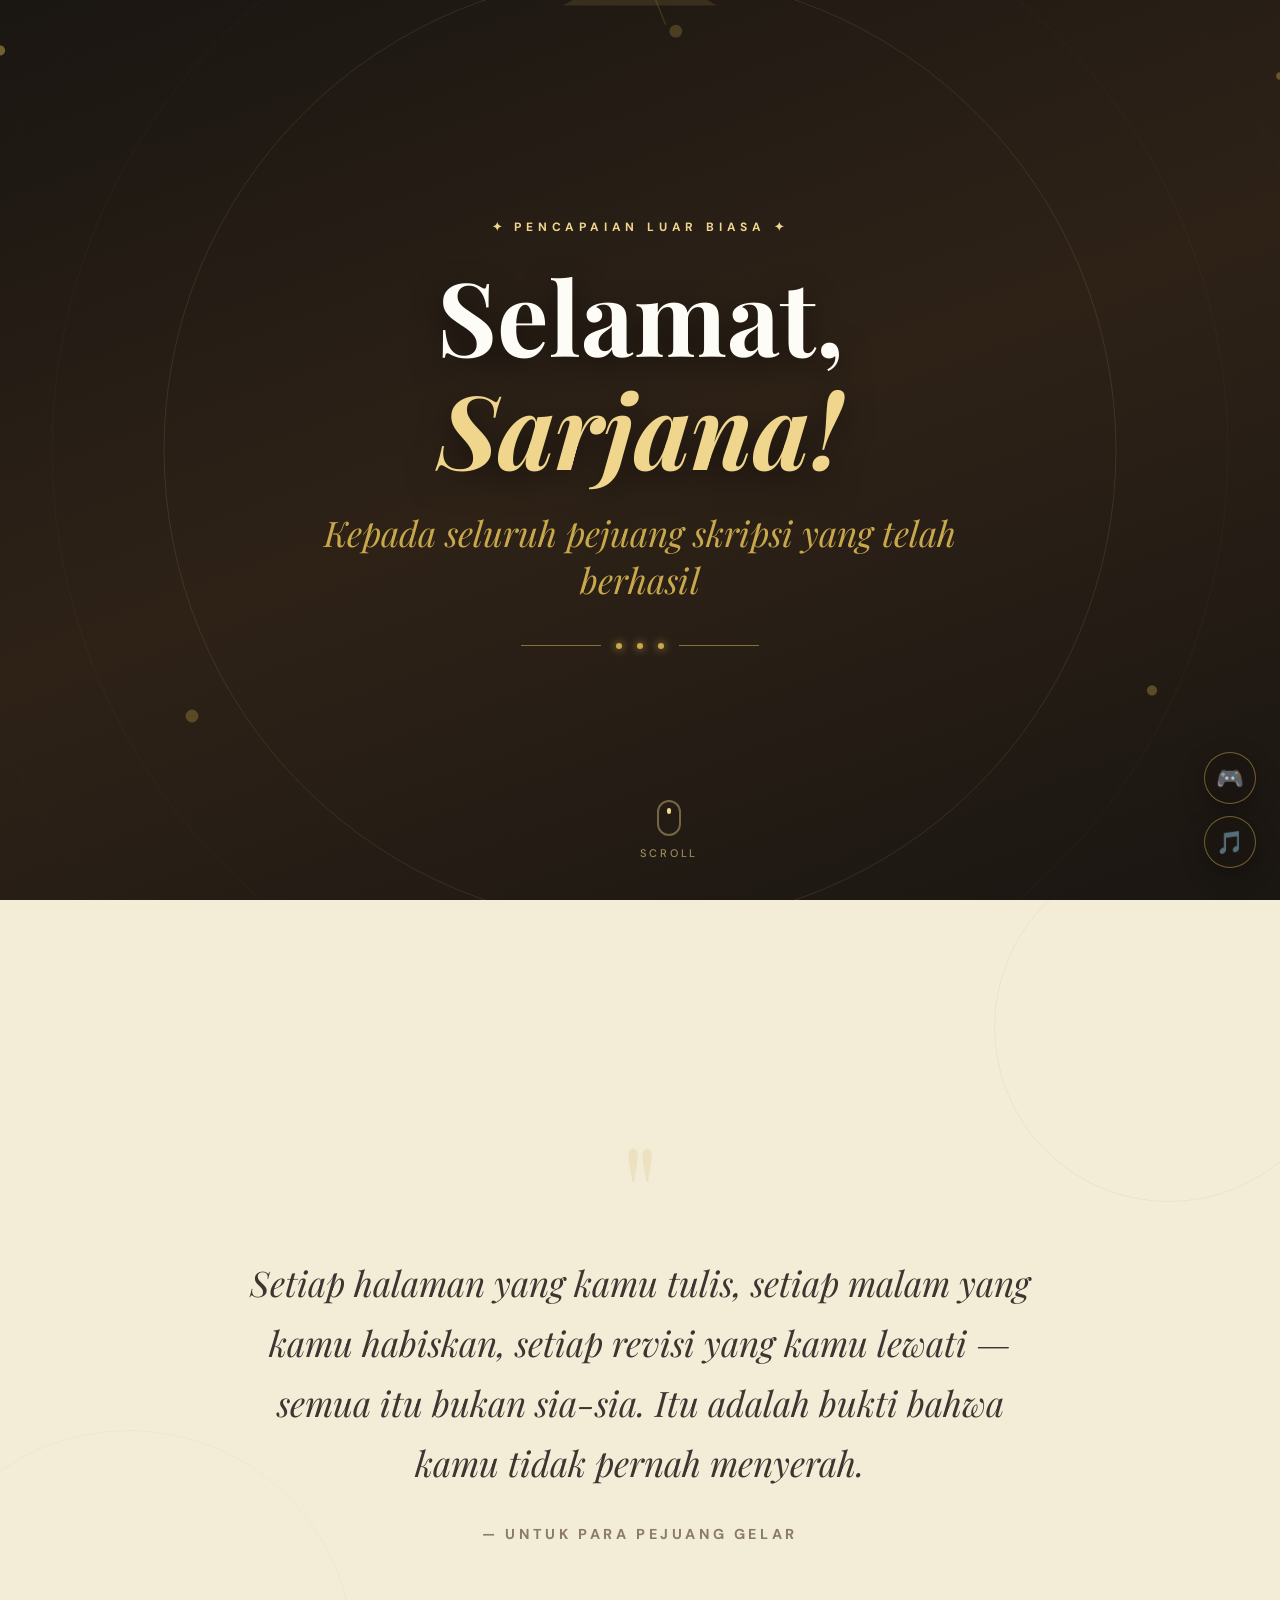
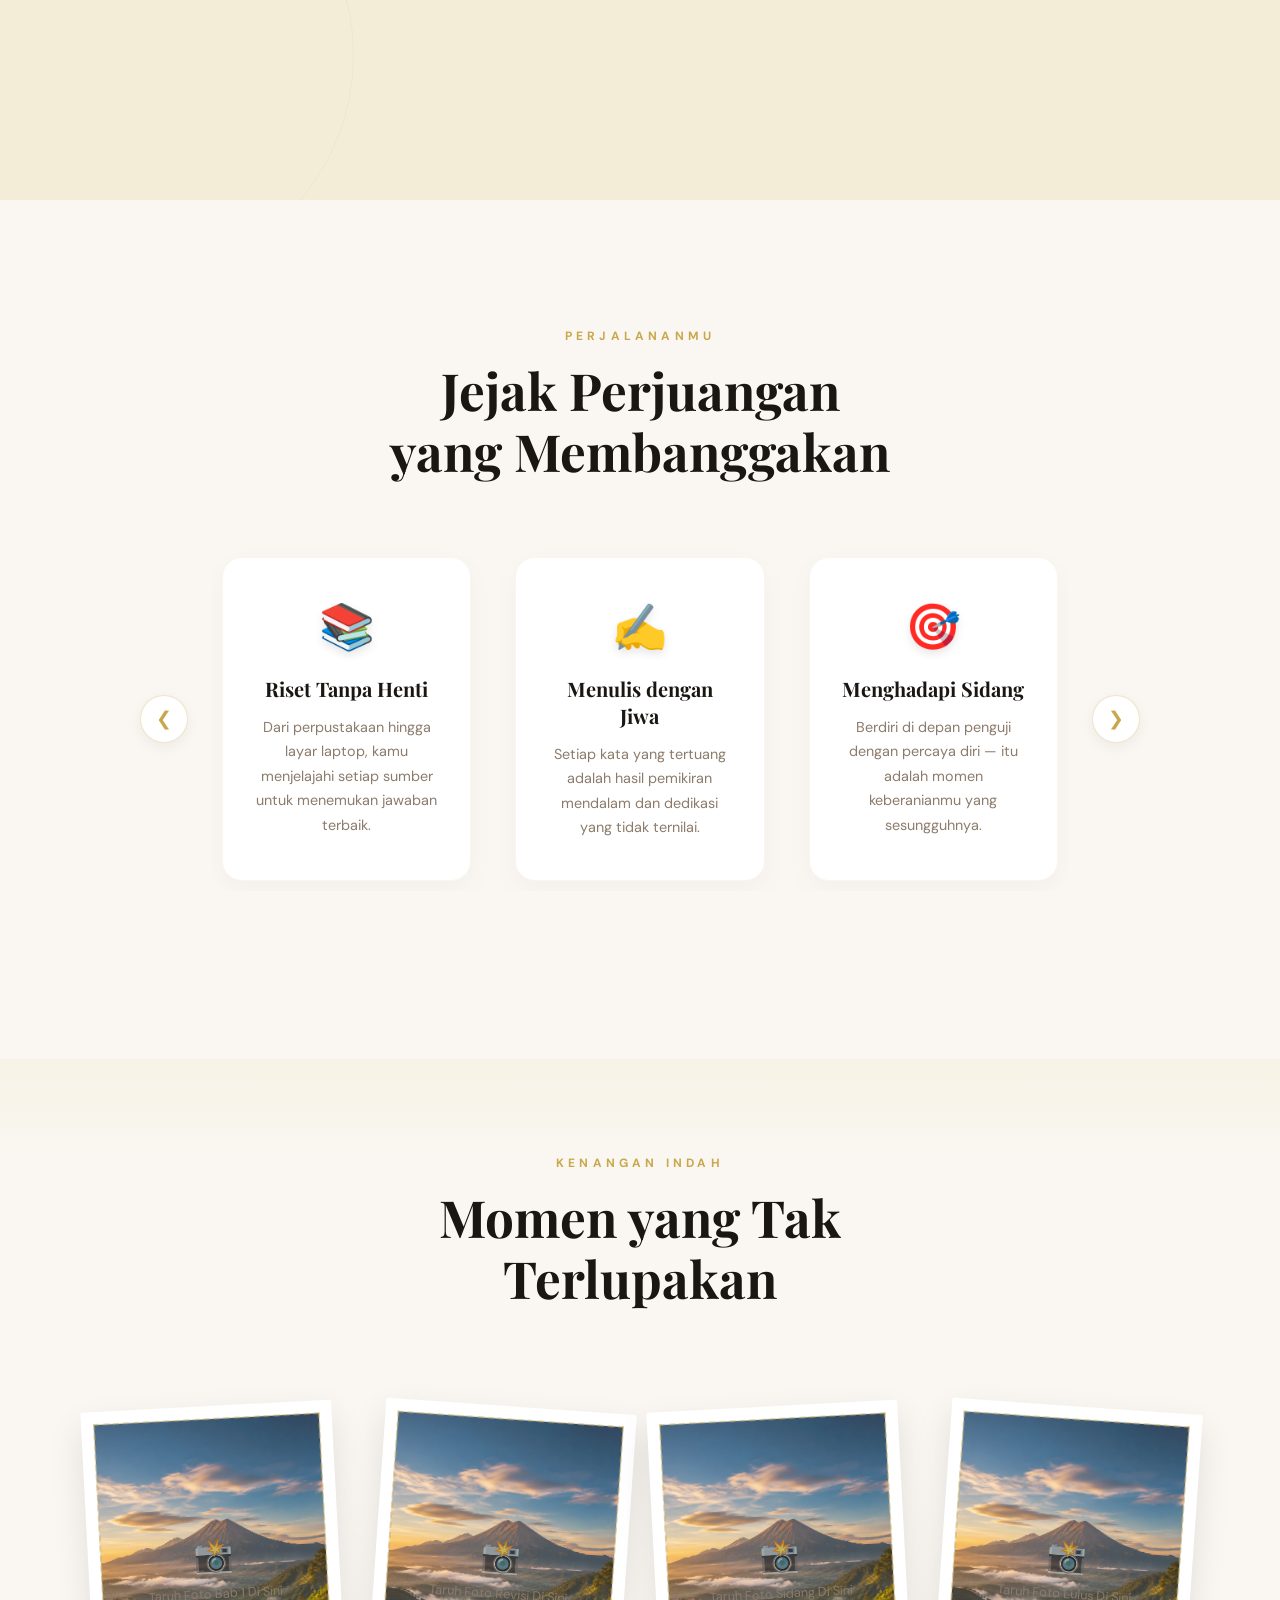
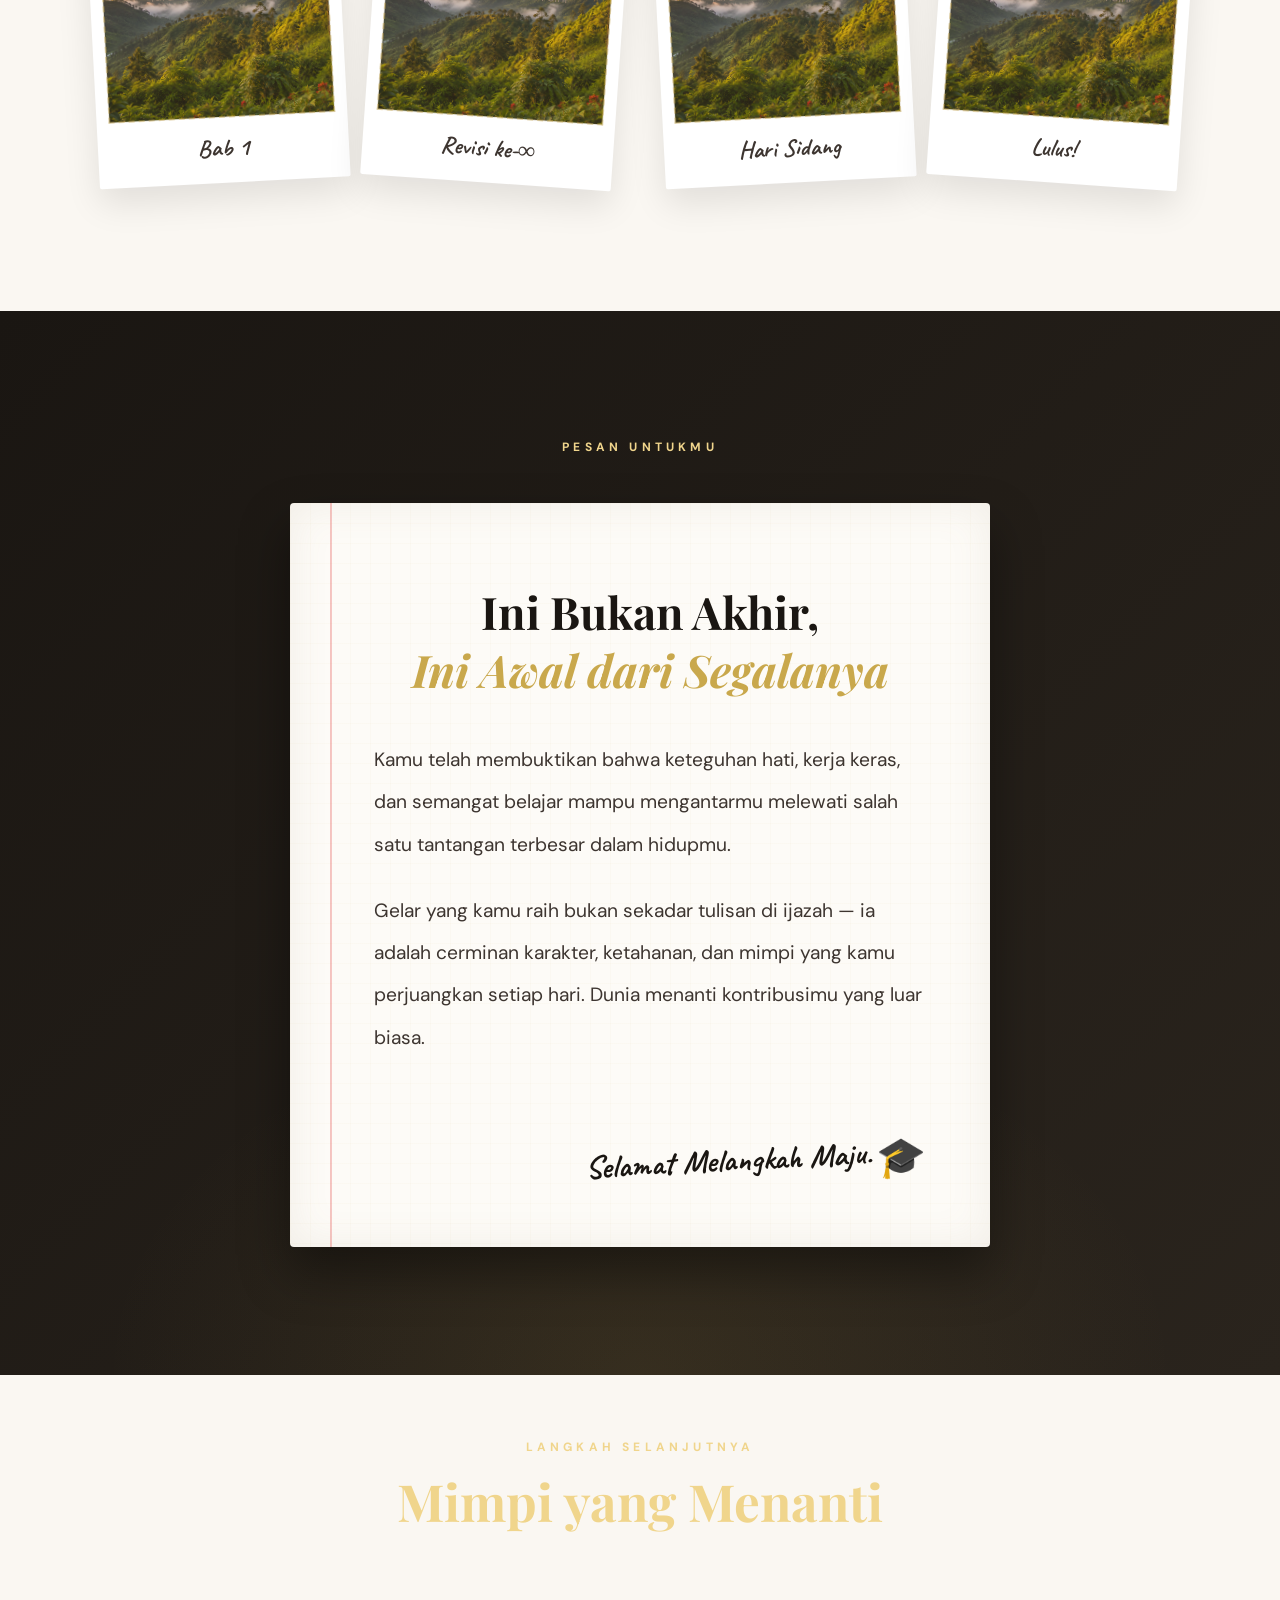
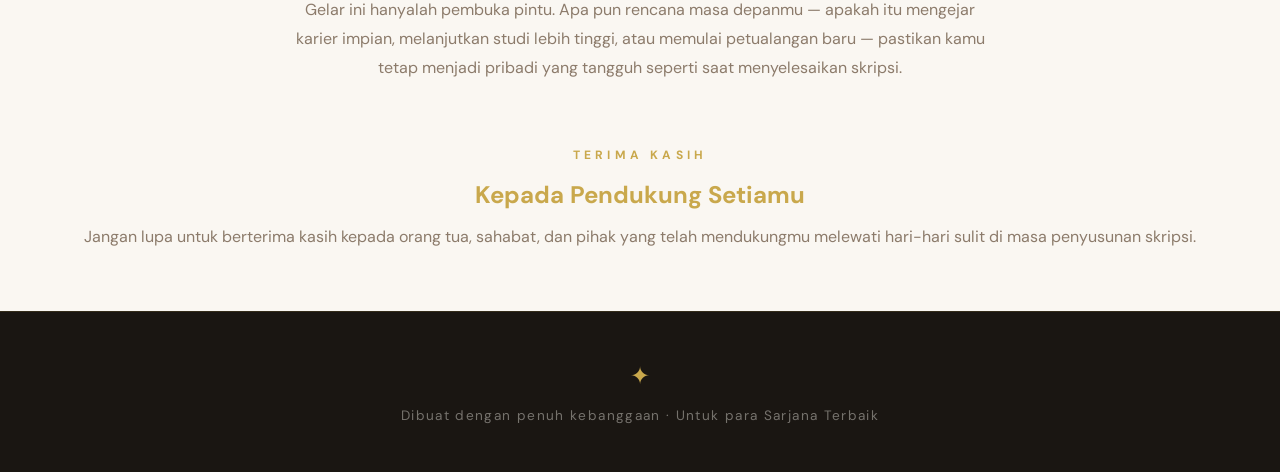
==== index.html @ 410474ee "Add files via upload" ====
<!DOCTYPE html>
<html lang="id">
<head>
<meta charset="UTF-8">
<meta name="viewport" content="width=device-width, initial-scale=1.0">
<title>Selamat Telah Menyelesaikan Skripsi 🎓</title>
<link href="https://fonts.googleapis.com/css2?family=Playfair+Display:ital,wght@0,400;0,700;1,400&family=DM+Sans:wght@300;400;500&family=Caveat:wght@400;700&display=swap" rel="stylesheet">
<link rel="stylesheet" href="style.css">
</head>
<body>

<!-- ══ LOADING SCREEN ══ -->
<div id="loading-screen">
  <div class="loader-cap">🎓</div>
  <div class="loader-text">Mempersiapkan kejutan untukmu...</div>
  <div class="loader-bar-wrap">
    <div class="loader-bar" id="loader-bar"></div>
  </div>
  <div class="loader-pct" id="loader-pct">0%</div>
</div>

<!-- ══ FLOATING TOOLBAR ══ -->
<div id="toolbar">
  <button class="tb-btn" id="game-btn" title="Mini Games">🎮</button>
  <button class="tb-btn" id="music-btn" title="Music Player">🎵</button>
</div>

<!-- ══ MUSIC PANEL ══ -->
<div id="music-panel">
  <p class="mp-title">♪ Now Playing</p>
  <p class="mp-song-name" id="mp-song-name">Graduation Song</p>
  <p class="mp-artist" id="mp-artist">🎓 Celebration Mix</p>
  <div class="mp-progress-wrap" id="mp-progress-wrap">
    <div class="mp-progress-fill" id="mp-progress-fill"></div>
  </div>
  <div class="mp-times">
    <span id="mp-time-now">0:00</span>
    <span id="mp-time-total">1:00</span>
  </div>
  <div class="mp-controls">
    <button class="mp-ctrl-btn" id="mp-prev" title="Previous">⏮</button>
    <button class="mp-ctrl-btn play-pause" id="mp-play-pause">▶</button>
    <button class="mp-ctrl-btn" id="mp-next" title="Next">⏭</button>
  </div>
  <div class="mp-playlist" id="mp-tracklist"></div>
</div>

<!-- ══ GAME OVERLAY ══ -->
<div id="game-overlay">
  <div id="game-modal">
    <div class="gm-header">
      <span class="gm-title">Mini Games Sarjana</span>
      <button class="gm-close" id="gm-close">✕</button>
    </div>
    <div class="gm-tabs">
      <div class="gm-tab active" data-game="game-memory">🃏 Memory</div>
      <div class="gm-tab" data-game="game-scramble">🔤 Kata Acak</div>
    </div>

    <!-- Memory Game -->
    <div class="gm-game active" id="game-memory">
      <div class="gm-score" id="mem-score-container">Pasang: <span id="mem-score">0</span> | Langkah: <span id="mem-moves">0</span></div>
      <div class="memory-board" id="memory-board"></div>
      <button class="scramble-submit" id="mem-restart" style="width:100%;margin-top:0.5rem">🔄 Main Lagi</button>
    </div>

    <!-- Word Scramble -->
    <div class="gm-game" id="game-scramble">
      <div class="gm-score">Skor: <span id="sc-score">0</span> | Percobaan: <span id="sc-attempts">0</span></div>
      <div class="scramble-word" id="sc-scrambled">LOADING</div>
      <p class="scramble-hint" id="sc-hint"></p>
      <div class="scramble-input-row">
        <input type="text" class="scramble-input" id="sc-input" placeholder="Ketik jawabanmu..." autocomplete="off">
        <button class="scramble-submit" id="sc-submit">Cek</button>
      </div>
      <p class="scramble-result" id="sc-result"></p>
      <div style="text-align: center;">
        <button class="mp-ctrl-btn" id="sc-skip" style="margin-top:0.5rem;font-size:0.8rem;color:var(--muted)">⏭ Lewati</button>
      </div>
    </div>
  </div>
</div>

<!-- ══════════════════════════════════════
     HERO — PARALLAX
══════════════════════════════════════ -->
<section class="parallax-hero" id="hero">
  <div class="layer layer-bg"></div>
  <div class="stars" id="stars"></div>

  <div class="layer layer-mid" id="layerMid">
    <svg viewBox="0 0 1400 900" fill="none" xmlns="http://www.w3.org/2000/svg" preserveAspectRatio="xMidYMid slice">
      <circle cx="700" cy="450" r="340" stroke="#C9A84C" stroke-width="0.6" opacity="0.18"/>
      <circle cx="700" cy="450" r="420" stroke="#C9A84C" stroke-width="0.4" opacity="0.1"/>
      <circle cx="700" cy="450" r="500" stroke="#C9A84C" stroke-width="0.3" opacity="0.07"/>
      <path d="M80 80 L130 80 L130 130" stroke="#C9A84C" stroke-width="1" opacity="0.35"/>
      <path d="M80 80 L80 130" stroke="#C9A84C" stroke-width="1" opacity="0.35"/>
      <path d="M1320 80 L1270 80 L1270 130" stroke="#C9A84C" stroke-width="1" opacity="0.35"/>
      <path d="M1320 80 L1320 130" stroke="#C9A84C" stroke-width="1" opacity="0.35"/>
      <path d="M80 820 L130 820 L130 770" stroke="#C9A84C" stroke-width="1" opacity="0.35"/>
      <path d="M80 820 L80 770" stroke="#C9A84C" stroke-width="1" opacity="0.35"/>
      <path d="M1320 820 L1270 820 L1270 770" stroke="#C9A84C" stroke-width="1" opacity="0.35"/>
      <path d="M1320 820 L1320 770" stroke="#C9A84C" stroke-width="1" opacity="0.35"/>
    </svg>
  </div>

  <div class="layer layer-front" id="layerFront">
    <svg viewBox="0 0 1400 900" fill="none" xmlns="http://www.w3.org/2000/svg" preserveAspectRatio="xMidYMid slice">
      <circle cx="200" cy="180" r="4" fill="#C9A84C" opacity="0.5"/>
      <circle cx="1200" cy="200" r="3" fill="#C9A84C" opacity="0.4"/>
      <circle cx="350" cy="700" r="5" fill="#C9A84C" opacity="0.3"/>
      <circle cx="1100" cy="680" r="4" fill="#C9A84C" opacity="0.35"/>
      <circle cx="150" cy="500" r="2.5" fill="#F0D58C" opacity="0.5"/>
      <circle cx="1280" cy="450" r="2.5" fill="#F0D58C" opacity="0.5"/>
      <rect x="644" y="100" width="112" height="10" rx="2" fill="#C9A84C" opacity="0.3"/>
      <polygon points="700,110 640,145 760,145" fill="#C9A84C" opacity="0.15"/>
      <line x1="700" y1="110" x2="720" y2="160" stroke="#C9A84C" stroke-width="1" opacity="0.2"/>
      <circle cx="728" cy="165" r="5" fill="#C9A84C" opacity="0.25"/>
    </svg>
  </div>

  <div class="hero-content">
    <p class="eyebrow">✦ Pencapaian Luar Biasa ✦</p>
    <h1 class="hero-title">Selamat,<br><em>Sarjana!</em></h1>
    <p class="hero-name">Kepada seluruh pejuang skripsi yang telah berhasil</p>
    <div class="divider-gold">
      <span class="divider-dot"></span>
      <span class="divider-dot"></span>
      <span class="divider-dot"></span>
    </div>
  </div>

  <div class="scroll-hint">
    <div class="scroll-arrow"></div>
    <span>Scroll</span>
  </div>

  <div class="confetti-wrap" id="confettiWrap"></div>
</section>

<!-- ══════════════════════════════════════
     QUOTE (SCROLL TRIGGERED + FALLING FLOWERS)
══════════════════════════════════════ -->
<section class="section-quote quote-scene" id="quoteScene">
  <div class="bg-deco"></div>
  <div class="bg-deco2"></div>

  <div class="quote-inner reveal">
      <span class="big-quote">"</span>
      <p class="quote-text">
          Setiap halaman yang kamu tulis,
          setiap malam yang kamu habiskan,
          setiap revisi yang kamu lewati —
          semua itu bukan sia-sia.
          Itu adalah bukti bahwa kamu tidak pernah menyerah.
      </p>
      <p class="quote-attr">
          — Untuk para pejuang gelar
      </p>
  </div>
</section>

<!-- ══════════════════════════════════════
     MILESTONES
══════════════════════════════════════ -->
<section class="section-milestones">
  <p class="section-label reveal">Perjalananmu</p>
  <h2 class="section-heading reveal">Jejak Perjuangan<br>yang Membanggakan</h2>
  
  <div class="carousel-container reveal">
    <button class="carousel-btn carousel-prev" id="carousel-prev" aria-label="Previous">❮</button>
    <div class="carousel-wrapper">
      <div class="carousel-track" id="carousel-track">
        <div class="carousel-card">
          <div class="card">
            <span class="card-icon">📚</span>
            <p class="card-title">Riset Tanpa Henti</p>
            <p class="card-desc">Dari perpustakaan hingga layar laptop, kamu menjelajahi setiap sumber untuk menemukan jawaban terbaik.</p>
          </div>
        </div>
        <div class="carousel-card">
          <div class="card">
            <span class="card-icon">✍️</span>
            <p class="card-title">Menulis dengan Jiwa</p>
            <p class="card-desc">Setiap kata yang tertuang adalah hasil pemikiran mendalam dan dedikasi yang tidak ternilai.</p>
          </div>
        </div>
        <div class="carousel-card">
          <div class="card">
            <span class="card-icon">🎯</span>
            <p class="card-title">Menghadapi Sidang</p>
            <p class="card-desc">Berdiri di depan penguji dengan percaya diri — itu adalah momen keberanianmu yang sesungguhnya.</p>
          </div>
        </div>
        <div class="carousel-card">
          <div class="card">
            <span class="card-icon">🏆</span>
            <p class="card-title">Meraih Gelar</p>
            <p class="card-desc">Sebuah titel yang kini melekat pada namamu, bukti nyata dari kerja keras bertahun-tahun.</p>
          </div>
        </div>
      </div>
    </div>
    <button class="carousel-btn carousel-next" id="carousel-next" aria-label="Next">❯</button>
  </div>
  <div class="carousel-dots" id="carousel-dots"></div>
</section>

<!-- ══════════════════════════════════════
     IMAGE GALLERY — TEMPLATE POLAROID
     Ini adalah area di mana kamu bisa 
     memasang foto kamu sendiri
══════════════════════════════════════ -->
<section class="section-gallery">
  <p class="section-label reveal" style="text-align: center; color: var(--gold); font-size:12px; font-weight:700; letter-spacing:0.35em;">Kenangan Indah</p>
  <h2 class="section-heading reveal">Momen yang Tak<br>Terlupakan</h2>

  <div class="gallery-grid">
    
    <!-- TEMPLATE FOTO 1 -->
    <div class="gallery-item reveal">
      <div class="gallery-img-wrap">
        
        <!-- MASUKKAN LINK FOTO ASLI DI ATRIBUT src DI BAWAH INI -->
        <!-- Contoh: <img src="foto-bab1-aku.jpg" ...> -->
        <img src="example.png" alt="Foto Bab 1" class="gallery-img">
        
        <div class="placeholder-text-wrap">
          <div class="placeholder-icon">📸</div>
          <p class="placeholder-text">Taruh Foto Bab 1 Di Sini</p>
        </div>
        
        <div class="gallery-caption">Bab 1</div>
      </div>
    </div>

    <!-- TEMPLATE FOTO 2 -->
    <div class="gallery-item reveal" style="transition-delay: 0.1s">
      <div class="gallery-img-wrap">
        
        <!-- MASUKKAN LINK FOTO ASLI DI ATRIBUT src DI BAWAH INI -->
        <img src="example.png" alt="Revisi ke-∞" class="gallery-img">
        
        <div class="placeholder-text-wrap">
          <div class="placeholder-icon">📸</div>
          <p class="placeholder-text">Taruh Foto Revisi Di Sini</p>
        </div>

        <div class="gallery-caption">Revisi ke-∞</div>
      </div>
    </div>

    <!-- TEMPLATE FOTO 3 -->
    <div class="gallery-item reveal" style="transition-delay: 0.2s">
      <div class="gallery-img-wrap">
        
        <!-- MASUKKAN LINK FOTO ASLI DI ATRIBUT src DI BAWAH INI -->
        <img src="example.png" alt="Hari Sidang" class="gallery-img">
        
        <div class="placeholder-text-wrap">
          <div class="placeholder-icon">📸</div>
          <p class="placeholder-text">Taruh Foto Sidang Di Sini</p>
        </div>

        <div class="gallery-caption">Hari Sidang</div>
      </div>
    </div>

    <!-- TEMPLATE FOTO 4 -->
    <div class="gallery-item reveal" style="transition-delay: 0.3s">
      <div class="gallery-img-wrap">
        
        <!-- MASUKKAN LINK FOTO ASLI DI ATRIBUT src DI BAWAH INI -->
        <img src="example.png" alt="Selamat Lulus" class="gallery-img">
        
        <div class="placeholder-text-wrap">
          <div class="placeholder-icon">📸</div>
          <p class="placeholder-text">Taruh Foto Lulus Di Sini</p>
        </div>

        <div class="gallery-caption">Lulus!</div>
      </div>
    </div>

  </div>
</section>

<!-- ══════════════════════════════════════
     MESSAGE — VINTAGE LETTER
══════════════════════════════════════ -->
<section class="section-message">
  <div class="message-inner">
    <p class="section-label reveal">Pesan Untukmu</p>
    
    <div class="letter-wrapper reveal">
      <div class="letter-content">
        <h4 class="message-heading">
          Ini Bukan Akhir,<br><em>Ini Awal dari Segalanya</em>
        </h4>
        
        <div class="letter-body">
          <p class="message-body">
            Kamu telah membuktikan bahwa keteguhan hati, kerja keras, dan semangat belajar mampu mengantarmu melewati salah 
            satu tantangan terbesar dalam hidupmu.
          </p>
          <p class="message-body">
            Gelar yang kamu raih bukan sekadar tulisan di ijazah — ia adalah cerminan karakter, ketahanan, dan mimpi yang kamu perjuangkan setiap hari. Dunia menanti kontribusimu yang luar biasa.
          </p>
        </div>
        
        <div class="letter-signature">
          <p class="message-sign">Selamat Melangkah Maju.</p>
          <div class="sign-mark">🎓</div>
        </div>
      </div>
    </div>
  </div>
</section>

<!-- ══════════════════════════════════════
     SEKSI HARAPAN MASA DEPAN
══════════════════════════════════════ -->
<section class="section-future reveal">
  <div class="message-inner" style="padding-top: 4rem;">
    <p class="section-label">Langkah Selanjutnya</p>
    <h2 class="section-heading" style="color: var(--gold-light);">Mimpi yang Menanti</h2>
    <p style="color: var(--muted); text-align: center; line-height: 1.8;">
      Gelar ini hanyalah pembuka pintu. Apa pun rencana masa depanmu — apakah itu mengejar karier impian, 
      melanjutkan studi lebih tinggi, atau memulai petualangan baru — pastikan kamu tetap menjadi pribadi 
      yang tangguh seperti saat menyelesaikan skripsi.
    </p>
  </div>
</section>

<!-- ══════════════════════════════════════
     SEKSI TESTIMONI / THANK YOU
══════════════════════════════════════ -->
<section class="section-thanks reveal" style="padding: 4rem 2rem; text-align: center;">
  <p class="section-label">Terima Kasih</p>
  <h3 style="color: var(--gold); font-size: 1.5rem; margin-bottom: 1rem;">Kepada Pendukung Setiamu</h3>
  <p style="color: var(--muted);">
    Jangan lupa untuk berterima kasih kepada orang tua, sahabat, dan pihak yang telah mendukungmu 
    melewati hari-hari sulit di masa penyusunan skripsi.
  </p>
</section>

<!-- ══════════════════════════════════════
     FOOTER
══════════════════════════════════════ -->
<footer>
  <span class="gold-mark">✦</span>
  <p>Dibuat dengan penuh kebanggaan · Untuk para Sarjana Terbaik</p>
</footer>

<script src="main.js"></script>
</body>
</html>
---- style.css ----
*, *::before, *::after { margin: 0; padding: 0; box-sizing: border-box; }

  :root {
    --gold: #C9A84C;
    --gold-light: #F0D58C;
    --gold-pale: #FDF6E3;
    --ink: #1A1612;
    --ink-soft: #3D3530;
    --muted: #8C7B6B;
    --cream: #FAF7F2;
    --parchment: #F3EDD8;
  }

  html { scroll-behavior: smooth; }

  body {
    font-family: 'DM Sans', sans-serif;
    background: var(--cream);
    color: var(--ink);
    overflow-x: hidden;
  }

  /* --- LOADING SCREEN --- */
  #loading-screen {
    position: fixed; inset: 0; z-index: 9999;
    background: #1A1612;
    display: flex; flex-direction: column; align-items: center; justify-content: center; gap: 2rem;
    transition: opacity 0.8s ease, visibility 0.8s ease;
  }
  #loading-screen.hide { opacity: 0; visibility: hidden; pointer-events: none; }
  .loader-cap { font-size: 4rem; animation: capBounce 1.2s ease-in-out infinite; }
  @keyframes capBounce {
    0%,100% { transform: translateY(0) rotate(-5deg); }
    50% { transform: translateY(-16px) rotate(5deg); }
  }
  .loader-text {
    font-family: 'Playfair Display', serif; font-size: clamp(1.2rem, 3vw, 1.8rem);
    color: var(--gold-light); letter-spacing: 0.05em; text-align: center;
  }
  .loader-bar-wrap {
    width: min(320px, 70vw); height: 4px; background: rgba(201,168,76,0.2);
    border-radius: 4px; overflow: hidden;
  }
  .loader-bar {
    height: 100%; width: 0%;
    background: linear-gradient(90deg, var(--gold), var(--gold-light));
    border-radius: 4px; transition: width 0.1s linear; box-shadow: 0 0 10px rgba(240, 213, 140, 0.5);
  }
  .loader-pct { font-size: 0.85rem; letter-spacing: 0.2em; color: rgba(240,213,140,0.7); font-weight: 500; }

  /* --- FLOATING TOOLBAR --- */
  #toolbar {
    position: fixed; bottom: 2rem; right: 1.5rem; z-index: 500;
    display: flex; flex-direction: column; align-items: flex-end; gap: 12px;
  }
  .tb-btn {
    width: 52px; height: 52px; border-radius: 50%;
    background: rgba(26, 22, 18, 0.85); backdrop-filter: blur(10px);
    border: 1px solid rgba(201,168,76,0.5); color: var(--gold-light);
    font-size: 1.4rem; cursor: pointer; display: flex; align-items: center; justify-content: center;
    transition: all 0.3s cubic-bezier(0.34,1.56,0.64,1); box-shadow: 0 8px 25px rgba(0,0,0,0.3);
  }
  .tb-btn:hover { transform: scale(1.1) translateY(-3px); background: rgba(42, 33, 26, 0.95); border-color: var(--gold); }
  .tb-btn.active { background: var(--gold); color: var(--ink); box-shadow: 0 8px 25px rgba(201,168,76,0.4); }

  /* --- MUSIC PANEL --- */
  #music-panel {
    position: fixed; bottom: 6.5rem; right: 1.5rem; z-index: 490; width: 300px;
    background: rgba(26, 22, 18, 0.9); backdrop-filter: blur(15px);
    border: 1px solid rgba(201,168,76,0.4); border-radius: 20px; padding: 1.5rem;
    transform: translateY(20px) scale(0.95); opacity: 0; pointer-events: none;
    transition: all 0.4s cubic-bezier(0.34,1.56,0.64,1); box-shadow: 0 15px 40px rgba(0,0,0,0.5);
  }
  #music-panel.open { transform: translateY(0) scale(1); opacity: 1; pointer-events: all; }
  .mp-title { font-family: 'Playfair Display', serif; font-size: 0.85rem; color: var(--gold); letter-spacing: 0.15em; text-transform: uppercase; margin-bottom: 1rem; text-align: center; }
  .mp-song-name { font-size: 1rem; color: #FEFCF6; text-align: center; margin-bottom: 0.3rem; font-weight: 500; white-space: nowrap; overflow: hidden; text-overflow: ellipsis; }
  .mp-artist { font-size: 0.8rem; color: var(--muted); text-align: center; margin-bottom: 1.2rem; }
  .mp-progress-wrap { width: 100%; height: 6px; background: rgba(255,255,255,0.1); border-radius: 3px; margin-bottom: 0.75rem; cursor: pointer; position: relative; overflow: hidden; }
  .mp-progress-fill { height: 100%; background: linear-gradient(90deg, var(--gold), var(--gold-light)); border-radius: 3px; width: 0%; transition: width 0.5s linear; pointer-events: none; }
  .mp-times { display: flex; justify-content: space-between; font-size: 0.7rem; color: var(--muted); margin-bottom: 1.2rem; }
  .mp-controls { display: flex; align-items: center; justify-content: center; gap: 20px; }
  .mp-ctrl-btn { background: none; border: none; color: rgba(240,213,140,0.7); font-size: 1.2rem; cursor: pointer; transition: color 0.2s, transform 0.2s; padding: 4px; }
  .mp-ctrl-btn:hover { color: var(--gold-light); transform: scale(1.15); }
  .mp-ctrl-btn.play-pause { width: 46px; height: 46px; border-radius: 50%; background: var(--gold); color: var(--ink); font-size: 1.1rem; display: flex; align-items: center; justify-content: center; box-shadow: 0 4px 15px rgba(201,168,76,0.3); }
  .mp-ctrl-btn.play-pause:hover { background: var(--gold-light); transform: scale(1.1); }
  .mp-playlist { margin-top: 1rem; border-top: 1px solid rgba(201,168,76,0.15); padding-top: 1rem; max-height: 130px; overflow-y: auto; }
  .mp-playlist::-webkit-scrollbar { width: 4px; }
  .mp-playlist::-webkit-scrollbar-thumb { background: var(--gold); border-radius: 4px; }
  .mp-track { padding: 8px 10px; font-size: 0.8rem; color: rgba(254,252,246,0.6); cursor: pointer; border-radius: 8px; transition: background 0.2s, color 0.2s; white-space: nowrap; overflow: hidden; text-overflow: ellipsis; margin-bottom: 4px; }
  .mp-track:hover { background: rgba(201,168,76,0.1); color: var(--gold-light); }
  .mp-track.active { color: var(--ink); background: var(--gold); font-weight: 500; }

  /* --- GAME MODAL --- */
  #game-overlay {
    position: fixed; inset: 0; z-index: 800; background: rgba(0,0,0,0.8); backdrop-filter: blur(5px);
    display: flex; align-items: center; justify-content: center; opacity: 0; pointer-events: none; transition: opacity 0.3s ease;
  }
  #game-overlay.open { opacity: 1; pointer-events: all; }
  #game-modal {
    background: var(--ink); border: 1px solid rgba(201,168,76,0.4); border-radius: 24px; padding: 2rem; width: min(500px, 90vw);
    transform: scale(0.9); transition: transform 0.4s cubic-bezier(0.34,1.56,0.64,1); box-shadow: 0 25px 50px rgba(0,0,0,0.5);
  }
  #game-overlay.open #game-modal { transform: scale(1); }
  .gm-header { display: flex; align-items: center; justify-content: space-between; margin-bottom: 1.5rem; }
  .gm-title { font-family: 'Playfair Display', serif; color: var(--gold); font-size: 1.3rem; font-weight: 700; }
  .gm-close {
    background: rgba(255,255,255,0.05); border: 1px solid rgba(255,255,255,0.1); color: var(--muted); width: 32px; height: 32px;
    border-radius: 50%; font-size: 1rem; cursor: pointer; display: flex; align-items: center; justify-content: center; transition: all 0.2s;
  }
  .gm-close:hover { color: var(--ink); background: var(--gold); border-color: var(--gold); transform: rotate(90deg); }
  .gm-tabs { display: flex; gap: 10px; margin-bottom: 1.5rem; }
  .gm-tab {
    flex: 1; padding: 10px; background: rgba(255,255,255,0.04); border: 1px solid rgba(201,168,76,0.15); border-radius: 12px;
    color: var(--muted); font-size: 0.85rem; font-weight: 500; cursor: pointer; transition: all 0.2s; text-align: center;
  }
  .gm-tab.active { background: rgba(201,168,76,0.15); border-color: var(--gold); color: var(--gold-light); }
  .gm-game { display: none; }
  .gm-game.active { display: block; animation: fadeIn 0.4s ease; }

  /* Memory & Scramble Game Styles */
  .memory-board { display: grid; grid-template-columns: repeat(4,1fr); gap: 10px; margin-bottom: 1.5rem; }
  .mem-card {
    aspect-ratio: 1; background: rgba(255,255,255,0.05); border: 1px solid rgba(201,168,76,0.2); border-radius: 12px;
    cursor: pointer; display: flex; align-items: center; justify-content: center; font-size: 2rem;
    transition: transform 0.4s cubic-bezier(0.4, 0, 0.2, 1), background 0.2s; transform-style: preserve-3d; user-select: none; box-shadow: 0 4px 6px rgba(0,0,0,0.1);
  }
  .mem-card.flipped { background: rgba(201,168,76,0.15); border-color: var(--gold); transform: rotateY(180deg); }
  .mem-card.matched { background: rgba(99,178,60,0.15); border-color: #63b23c; pointer-events: none; transform: rotateY(180deg) scale(0.95); }
  .mem-card .mem-emoji { transform: rotateY(180deg); display: none; }
  .mem-card.flipped .mem-emoji, .mem-card.matched .mem-emoji { display: block; }

  .scramble-word { font-family: 'Playfair Display', serif; font-size: 2.5rem; color: var(--gold-light); text-align: center; letter-spacing: 0.3em; margin: 1.5rem 0; text-shadow: 0 0 10px rgba(240, 213, 140, 0.3); }
  .scramble-hint { font-size: 0.85rem; color: var(--muted); text-align: center; margin-bottom: 1.5rem; }
  .scramble-input-row { display: flex; gap: 10px; }
  .scramble-input { flex: 1; padding: 10px 16px; background: rgba(255,255,255,0.05); border: 1px solid rgba(201,168,76,0.3); border-radius: 12px; color: #FEFCF6; font-size: 1rem; outline: none; transition: border-color 0.2s, background 0.2s; }
  .scramble-input:focus { border-color: var(--gold); background: rgba(255,255,255,0.08); }
  .scramble-submit { padding: 10px 20px; background: var(--gold); border: none; border-radius: 12px; color: var(--ink); font-weight: 700; cursor: pointer; font-size: 0.9rem; transition: background 0.2s, transform 0.2s; }
  .scramble-submit:hover { background: var(--gold-light); transform: translateY(-2px); }
  .scramble-submit:active { transform: translateY(0); }
  .scramble-result { text-align: center; font-size: 0.9rem; margin-top: 1rem; min-height: 1.2rem; font-weight: 500; }
  .gm-score { font-size: 0.85rem; color: var(--muted); text-align: center; margin-bottom: 0.5rem; background: rgba(0,0,0,0.2); padding: 8px; border-radius: 8px; }
  .gm-score span { color: var(--gold); font-weight: 700; }

  /* --- PARALLAX HERO --- */
  .parallax-hero { position: relative; height: 100vh; min-height: 600px; overflow: hidden; display: flex; align-items: center; justify-content: center; }
  .layer { position: absolute; inset: -20%; width: 140%; height: 140%; will-change: transform; }
  .layer-bg { background: linear-gradient(160deg, #1A1612 0%, #2E2217 50%, #1A1612 100%); inset: 0; width: 100%; height: 100%; }
  .stars { position: absolute; inset: -20%; width: 140%; height: 140%; will-change: transform; }
  .star { position: absolute; border-radius: 50%; background: #F0D58C; opacity: 0; animation: twinkle var(--dur, 3s) ease-in-out infinite var(--delay, 0s); }
  @keyframes twinkle { 0%, 100% { opacity: 0; transform: scale(0.8); } 50% { opacity: var(--max-opacity, 0.7); transform: scale(1); } }
  .layer-mid { will-change: transform; pointer-events: none; }
  .layer-mid svg { position: absolute; inset: 0; width: 100%; height: 100%; }
  .layer-front { pointer-events: none; }
  
  .hero-content { position: relative; z-index: 10; text-align: center; padding: 2rem; max-width: 800px; }
  .eyebrow { font-size: 12px; font-weight: 700; letter-spacing: 0.4em; text-transform: uppercase; color: var(--gold-light); margin-bottom: 1.5rem; opacity: 0; animation: fadeUp 0.8s ease forwards 0.3s; }
  .hero-title { font-family: 'Playfair Display', serif; font-size: clamp(3rem, 8vw, 6.5rem); font-weight: 700; color: #FEFCF6; line-height: 1.1; margin-bottom: 0.5rem; opacity: 0; animation: fadeUp 0.9s ease forwards 0.5s; text-shadow: 0 10px 30px rgba(0,0,0,0.5); }
  .hero-title em { font-style: italic; color: var(--gold-light); }
  .hero-name { font-family: 'Playfair Display', serif; font-size: clamp(1.3rem, 3.5vw, 2.2rem); font-weight: 400; font-style: italic; color: var(--gold); margin: 1.5rem 0 2.5rem; opacity: 0; animation: fadeUp 0.9s ease forwards 0.7s; }
  
  .divider-gold { display: flex; align-items: center; justify-content: center; gap: 15px; margin: 0 auto 2rem; opacity: 0; animation: fadeUp 0.9s ease forwards 0.9s; }
  .divider-gold::before, .divider-gold::after { content: ''; display: block; width: 80px; height: 1px; background: var(--gold); opacity: 0.6; }
  .divider-dot { width: 6px; height: 6px; border-radius: 50%; background: var(--gold); box-shadow: 0 0 8px var(--gold); }
  
  .scroll-hint { position: absolute; bottom: 2.5rem; left: 50%; transform: translateX(-50%); z-index: 10; display: flex; flex-direction: column; align-items: center; gap: 10px; opacity: 0; animation: fadeUp 1s ease forwards 1.5s; }
  .scroll-hint span { font-size: 11px; letter-spacing: 0.25em; text-transform: uppercase; color: rgba(240,213,140,0.6); font-weight: 500; }
  .scroll-arrow { width: 24px; height: 36px; border: 2px solid rgba(240,213,140,0.4); border-radius: 12px; position: relative; }
  .scroll-arrow::after { content: ''; position: absolute; top: 6px; left: 50%; transform: translateX(-50%); width: 4px; height: 6px; border-radius: 2px; background: var(--gold-light); animation: scrollDot 1.8s ease-in-out infinite; }
  @keyframes scrollDot { 0% { top: 6px; opacity: 1; height: 6px; } 80% { top: 20px; opacity: 0; height: 10px; } 100% { top: 6px; opacity: 0; height: 6px; } }

  /* --- CONFETTI --- */
  .confetti-wrap { position: absolute; inset: 0; pointer-events: none; overflow: hidden; }
  .confetti-p { position: absolute; width: 6px; height: 6px; border-radius: 1px; opacity: 0; animation: confettiFall linear infinite; }
  @keyframes confettiFall { 0% { transform: translateY(-20px) rotate(0deg); opacity: 0; } 10% { opacity: 1; } 90% { opacity: 0.8; } 100% { transform: translateY(110vh) rotate(720deg); opacity: 0; } }

  /* --- QUOTE SECTION --- */
  .section-quote { background: var(--parchment); padding: 8rem 2rem; overflow: hidden; position: relative; }
  .section-quote .bg-deco { position: absolute; top: -3rem; right: -4rem; width: 350px; height: 350px; border-radius: 50%; border: 1.5px solid rgba(201,168,76,0.15); pointer-events: none; }
  .section-quote .bg-deco2 { position: absolute; bottom: -5rem; left: -6rem; width: 450px; height: 450px; border-radius: 50%; border: 1.5px solid rgba(201,168,76,0.1); pointer-events: none; }
  .quote-inner { max-width: 800px; margin: 0 auto; text-align: center; position: relative; z-index: 10; }
  .big-quote { font-family: 'Playfair Display', serif; font-size: clamp(4rem, 10vw, 10rem); color: var(--gold); opacity: 0.15; line-height: 0.5; display: block; margin-bottom: 2rem; text-shadow: 0 5px 15px rgba(201,168,76,0.2); }
  .quote-text { font-family: 'Playfair Display', serif; font-size: clamp(1.4rem, 2.8vw, 2.2rem); font-style: italic; color: var(--ink-soft); line-height: 1.7; margin-bottom: 2rem; }
  .quote-attr { font-size: 0.9rem; letter-spacing: 0.25em; text-transform: uppercase; color: var(--muted); font-weight: 700; }

  /* --- ANIMASI BUNGA JATUH --- */
  .falling-petal { position: absolute; top: -50px; z-index: 5; pointer-events: none; user-select: none; animation: petalFall linear forwards; }
  @keyframes petalFall { 0% { transform: translateY(0) rotate(0deg) scale(0.8); opacity: 0; } 10% { opacity: var(--petal-opacity, 1); } 80% { opacity: var(--petal-opacity, 1); } 100% { transform: translateY(110vh) rotate(var(--petal-rotate, 360deg)) scale(1.2); opacity: 0; } }

  .quote-scene { min-height: 100vh; display: flex; align-items: center; justify-content: center; }
  .quote-scene.active .stem { height: 85%; }
  .quote-scene.active .stem::before { opacity: 1; transform: rotate(-25deg) scale(1); }
  .quote-scene.active .stem::after { opacity: 1; transform: rotate(25deg) scale(1); transition-delay: 1.5s; }
  .quote-scene.active .flower-1 { opacity: 1; transform: translate(-50%, -50%) scale(1); transition-delay: 2s; }
  .quote-scene.active .flower-2 { opacity: 1; transform: translate(-50%, -50%) scale(1); transition-delay: 2.5s; }
  .quote-scene.active .flower-3 { opacity: 1; transform: translate(-50%, -50%) scale(1); transition-delay: 3s; }
  @keyframes flowerFloat { 0%, 100% { transform: translate(-50%, -50%); } 50% { transform: translate(-50%, calc(-50% - 8px)); } }
  .quote-scene.active .flower { animation: flowerFloat 3s ease-in-out infinite alternate; animation-delay: 3.5s; }
.carousel-card {
    flex: 0 0 100%;
    min-width: 100%;
    padding: 0 10px;
    height: auto; /* Memastikan kartu menyesuaikan konten */
}
.card {
    background: #fff;
    border: 1px solid rgba(201,168,76,0.1);
    border-radius: 20px;
    padding: 2rem 1.5rem; /* Padding dikurangi sedikit agar lebih pas */
    text-align: center;
    height: 100%; /* Kartu mengikuti tinggi track */
    display: flex;
    flex-direction: column;
    justify-content: flex-start;
}
  /* --- MILESTONES --- */
  .section-milestones { background: var(--cream); padding: 8rem 2rem; }
  .section-label { text-align: center; font-size: 12px; font-weight: 700; letter-spacing: 0.35em; text-transform: uppercase; color: var(--gold); margin-bottom: 1rem; }
  .section-heading { font-family: 'Playfair Display', serif; font-size: clamp(2rem, 5vw, 3.2rem); font-weight: 700; color: var(--ink); text-align: center; margin-bottom: 4rem; line-height: 1.2; }
  .carousel-container { display: flex; align-items: center; justify-content: center; gap: 1.5rem; max-width: 1000px; margin: 0 auto; position: relative; }
  .carousel-wrapper { width: 100%; overflow: hidden; border-radius: 20px; padding: 10px 0; }
  .carousel-track { display: flex; transition: transform 0.6s cubic-bezier(0.34, 1.56, 0.64, 1); gap: 1.5rem; }
  .carousel-card { flex: 0 0 100%; min-width: 100%; }
  @media (min-width: 768px) { .carousel-card { flex: 0 0 calc(50% - 0.75rem); min-width: calc(50% - 0.75rem); } }
  @media (min-width: 1024px) { .carousel-card { flex: 0 0 calc(33.333% - 1rem); min-width: calc(33.333% - 1rem); } }
  .carousel-btn { background: #fff; border: 1px solid rgba(201, 168, 76, 0.3); color: var(--gold); width: 48px; height: 48px; border-radius: 50%; cursor: pointer; display: flex; align-items: center; justify-content: center; font-size: 1.2rem; transition: all 0.3s ease; flex-shrink: 0; box-shadow: 0 5px 15px rgba(0,0,0,0.05); z-index: 10; }
  .carousel-btn:hover { background: var(--gold); color: #fff; border-color: var(--gold); transform: scale(1.1); box-shadow: 0 8px 20px rgba(201,168,76,0.3); }
  .carousel-dots { display: flex; gap: 8px; justify-content: center; margin-top: 2.5rem; }
  .carousel-dot { width: 10px; height: 10px; border-radius: 50%; background: rgba(201, 168, 76, 0.3); cursor: pointer; transition: all 0.3s ease; }
  .carousel-dot.active { background: var(--gold); width: 30px; border-radius: 5px; }
  .card { background: #fff; border: 1px solid rgba(201,168,76,0.1); border-radius: 20px; padding: 2.5rem 2rem; text-align: center; transition: transform 0.4s ease, box-shadow 0.4s ease; position: relative; overflow: hidden; box-shadow: 0 10px 30px rgba(0,0,0,0.03); height: 100%; }
  @media (max-width: 768px) { .card { padding: 1.5rem 1rem; min-height: auto; } }
  .card::before { content: ''; position: absolute; top: 0; left: 0; right: 0; height: 4px; background: linear-gradient(90deg, transparent, var(--gold), transparent); opacity: 0; transition: opacity 0.4s; }
  .card:hover { transform: translateY(-8px); box-shadow: 0 20px 40px rgba(201,168,76,0.15); }
  .card:hover::before { opacity: 1; }
  .card-icon { font-size: 2.8rem; margin-bottom: 1.2rem; display: block; text-shadow: 0 4px 10px rgba(0,0,0,0.1); }
  @media (max-width: 768px) { .card-icon { font-size: 2rem; margin-bottom: 0.6rem; } }
  .card-title { font-family: 'Playfair Display', serif; font-size: 1.25rem; font-weight: 700; color: var(--ink); margin-bottom: 0.8rem; }
  @media (max-width: 768px) { .card-title { font-size: 1rem; margin-bottom: 0.5rem; } }
  .card-desc { font-size: 0.9rem; color: var(--muted); line-height: 1.7; }
  @media (max-width: 768px) { .card-desc { font-size: 0.8rem; line-height: 1.5; } }

  /* --- IMAGE GALLERY (POLAROID TEMPLATES) --- */
  .section-gallery { background-color: var(--cream); padding: 6rem 2rem 8rem; position: relative; }
  .section-gallery::before { content: ''; position: absolute; top: 0; left: 0; right: 0; height: 100px; background: linear-gradient(to bottom, rgba(243, 237, 216, 0.5), transparent); }
  .gallery-grid { display: grid; grid-template-columns: repeat(auto-fit, minmax(250px, 1fr)); gap: 3rem 2rem; max-width: 1100px; margin: 0 auto; padding-top: 2rem; }
  .gallery-item { position: relative; display: flex; justify-content: center; }
  
  .gallery-img-wrap {
    background: #fff; padding: 12px 12px 60px 12px; box-shadow: 0 15px 35px rgba(0,0,0,0.1); border-radius: 2px; position: relative;
    transition: transform 0.4s cubic-bezier(0.34, 1.56, 0.64, 1), box-shadow 0.4s; cursor: pointer; width: 100%; max-width: 300px;
  }
  .gallery-item:nth-child(odd) .gallery-img-wrap { transform: rotate(-3deg); }
  .gallery-item:nth-child(even) .gallery-img-wrap { transform: rotate(4deg); }
  .gallery-img-wrap:hover { transform: rotate(0deg) scale(1.05) translateY(-10px) !important; box-shadow: 0 25px 50px rgba(0,0,0,0.2); z-index: 10; }
  
  .gallery-img { width: 100%; height: 300px; object-fit: cover; background-color: #f5f5f5; border: 1px solid rgba(0,0,0,0.05); }
  
  /* Gaya teks instruksi pada template foto */
  .placeholder-text-wrap {
    position: absolute; top: 12px; left: 12px; right: 12px; height: 300px;
    display: flex; flex-direction: column; align-items: center; justify-content: center;
    background: rgba(201, 168, 76, 0.1); border: 2px dashed rgba(201, 168, 76, 0.4);
    pointer-events: none; /* Agar tidak mengganggu klik gambar */
  }
  .placeholder-icon { font-size: 2rem; margin-bottom: 0.5rem; opacity: 0.6; }
  .placeholder-text { font-family: 'DM Sans', sans-serif; font-size: 0.8rem; color: var(--muted); text-align: center; padding: 0 1rem; }

  .gallery-caption { position: absolute; bottom: 20px; left: 0; width: 100%; text-align: center; font-family: 'Caveat', cursive; font-size: 1.5rem; color: var(--ink-soft); font-weight: 700; }

  /* --- MESSAGE --- */
  .section-message { background: linear-gradient(135deg, #1A1612 0%, #2A241D 100%); padding: 8rem 2rem; position: relative; }
  .section-message::before { content: ''; position: absolute; inset: 0; background: radial-gradient(ellipse 60% 50% at 50% 100%, rgba(201,168,76,0.1) 0%, transparent 70%); pointer-events: none; }
  .message-inner { max-width: 700px; margin: 0 auto; text-align: center; position: relative; z-index: 1; }
  .message-inner .section-label { color: var(--gold-light); }
  .letter-wrapper { background-color: #FDFBF7; background-image: linear-gradient(90deg, rgba(201,168,76,0.03) 1px, transparent 1px), linear-gradient(rgba(201,168,76,0.03) 1px, transparent 1px); background-size: 20px 20px; padding: 5rem 4rem 4rem; margin: 3rem auto 0; box-shadow: 0 25px 50px rgba(0,0,0,0.4), inset 0 0 40px rgba(139, 115, 85, 0.1); position: relative; display: flex; flex-direction: column; justify-content: center; align-items: center; border-radius: 4px; }
  .letter-wrapper::before { content: ''; position: absolute; top: 0; bottom: 0; left: 40px; width: 2px; background-color: rgba(226, 75, 74, 0.3); }
  .letter-content { position: relative; z-index: 2; width: 100%; text-align: left; padding-left: 20px; }
  .message-heading { font-family: 'Playfair Display', serif; font-size: clamp(2rem, 4vw, 2.8rem); font-weight: 700; color: var(--ink); margin-bottom: 2.5rem; line-height: 1.3; text-align: center; }
  .message-heading em { color: var(--gold); font-style: italic; }
  .letter-body { margin: 2rem 0; position: relative; }
  .message-body { font-size: 1.2rem; line-height: 2.2; color: var(--ink-soft); margin-bottom: 1.5rem; font-family: 'DM Sans', sans-serif; font-weight: 400; }
  .letter-signature { margin-top: 4rem; text-align: right; }
  .message-sign { font-family: 'Caveat', cursive; font-size: 2rem; font-weight: 700; color: var(--ink); margin-top: 1rem; transform: rotate(-3deg); display: inline-block; }
  .sign-mark { font-size: 2.5rem; margin-top: 0.5rem; animation: floatMark 3s ease-in-out infinite; display: inline-block; }
  @keyframes floatMark { 0%, 100% { transform: translateY(0) rotate(5deg); } 50% { transform: translateY(-8px) rotate(-5deg); } }

  /* --- FOOTER --- */
  footer { background: var(--ink); border-top: 1px solid rgba(201,168,76,0.15); padding: 3rem 2rem; text-align: center; }
  footer p { font-size: 0.85rem; color: rgba(254,252,246,0.4); letter-spacing: 0.1em; font-family: 'DM Sans', sans-serif; }
  footer .gold-mark { color: var(--gold); font-size: 1.5rem; display: block; margin-bottom: 1rem; }

  /* --- SCROLL REVEAL & UTILS --- */
  .reveal { opacity: 0; transform: translateY(30px); transition: opacity 0.8s cubic-bezier(0.2, 0.8, 0.2, 1), transform 0.8s cubic-bezier(0.2, 0.8, 0.2, 1); }
  .reveal.visible { opacity: 1; transform: translateY(0); }
  @keyframes fadeUp { from { opacity: 0; transform: translateY(20px); } to { opacity: 1; transform: translateY(0); } }
  @keyframes fadeIn { from { opacity: 0; } to { opacity: 1; } }

  @media (max-width: 768px) {
    .letter-wrapper { padding: 3rem 2rem 2rem; margin-top: 2rem; }
    .letter-wrapper::before { left: 20px; }
    .letter-content { padding-left: 10px; }
    .message-body { font-size: 1.05rem; }
  }

  /* --- PERBAIKAN RESPONSIVE & CAROUSEL --- */
@media (max-width: 480px) {
  .hero-title { font-size: 2.5rem; }
  .carousel-card { padding: 0 5px; } /* Memberi ruang antar kartu */
  .section-heading { font-size: 1.8rem; }
  .gallery-grid { grid-template-columns: 1fr; } /* Foto jadi 1 kolom di HP */
}

/* Memastikan wrapper carousel tidak overflow */
.carousel-wrapper {
  width: 100%;
  overflow: hidden;
  padding: 10px 0;
  touch-action: pan-y; /* Membantu scroll vertikal saat menyentuh carousel */
}
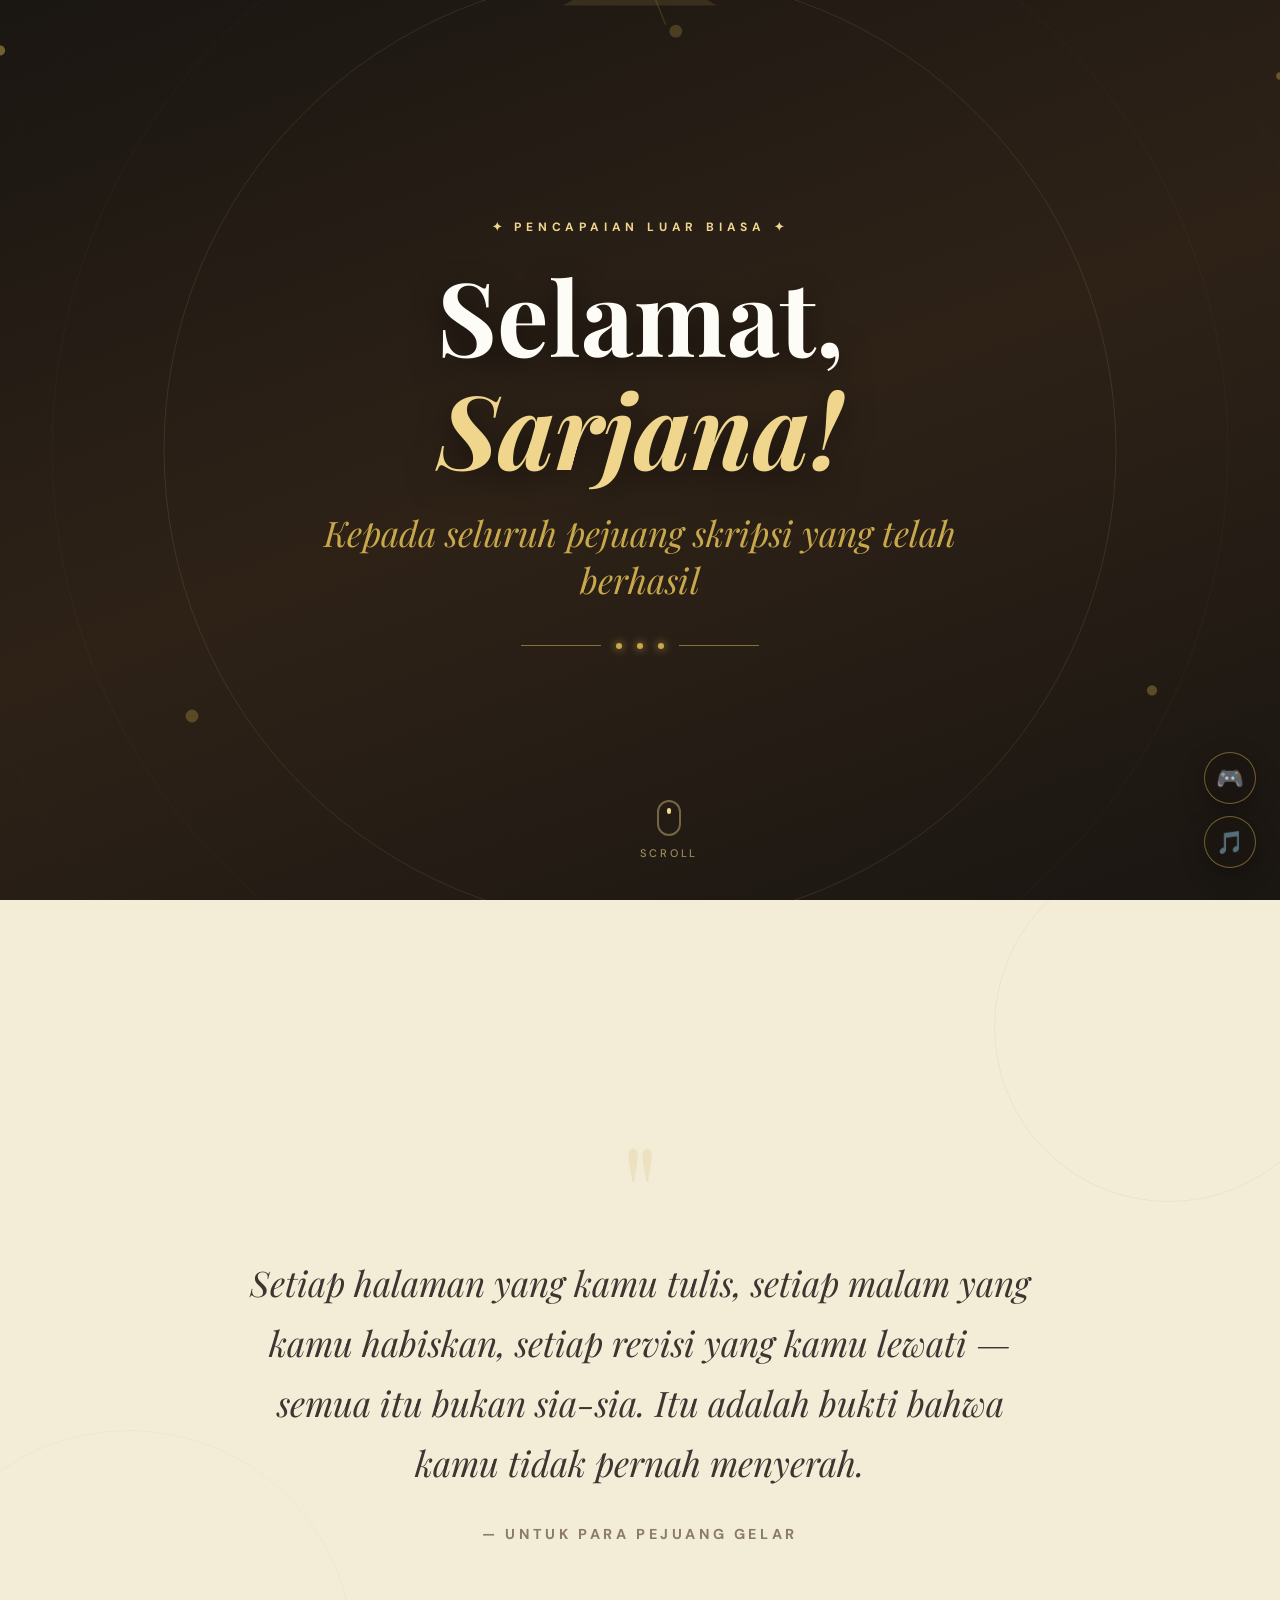
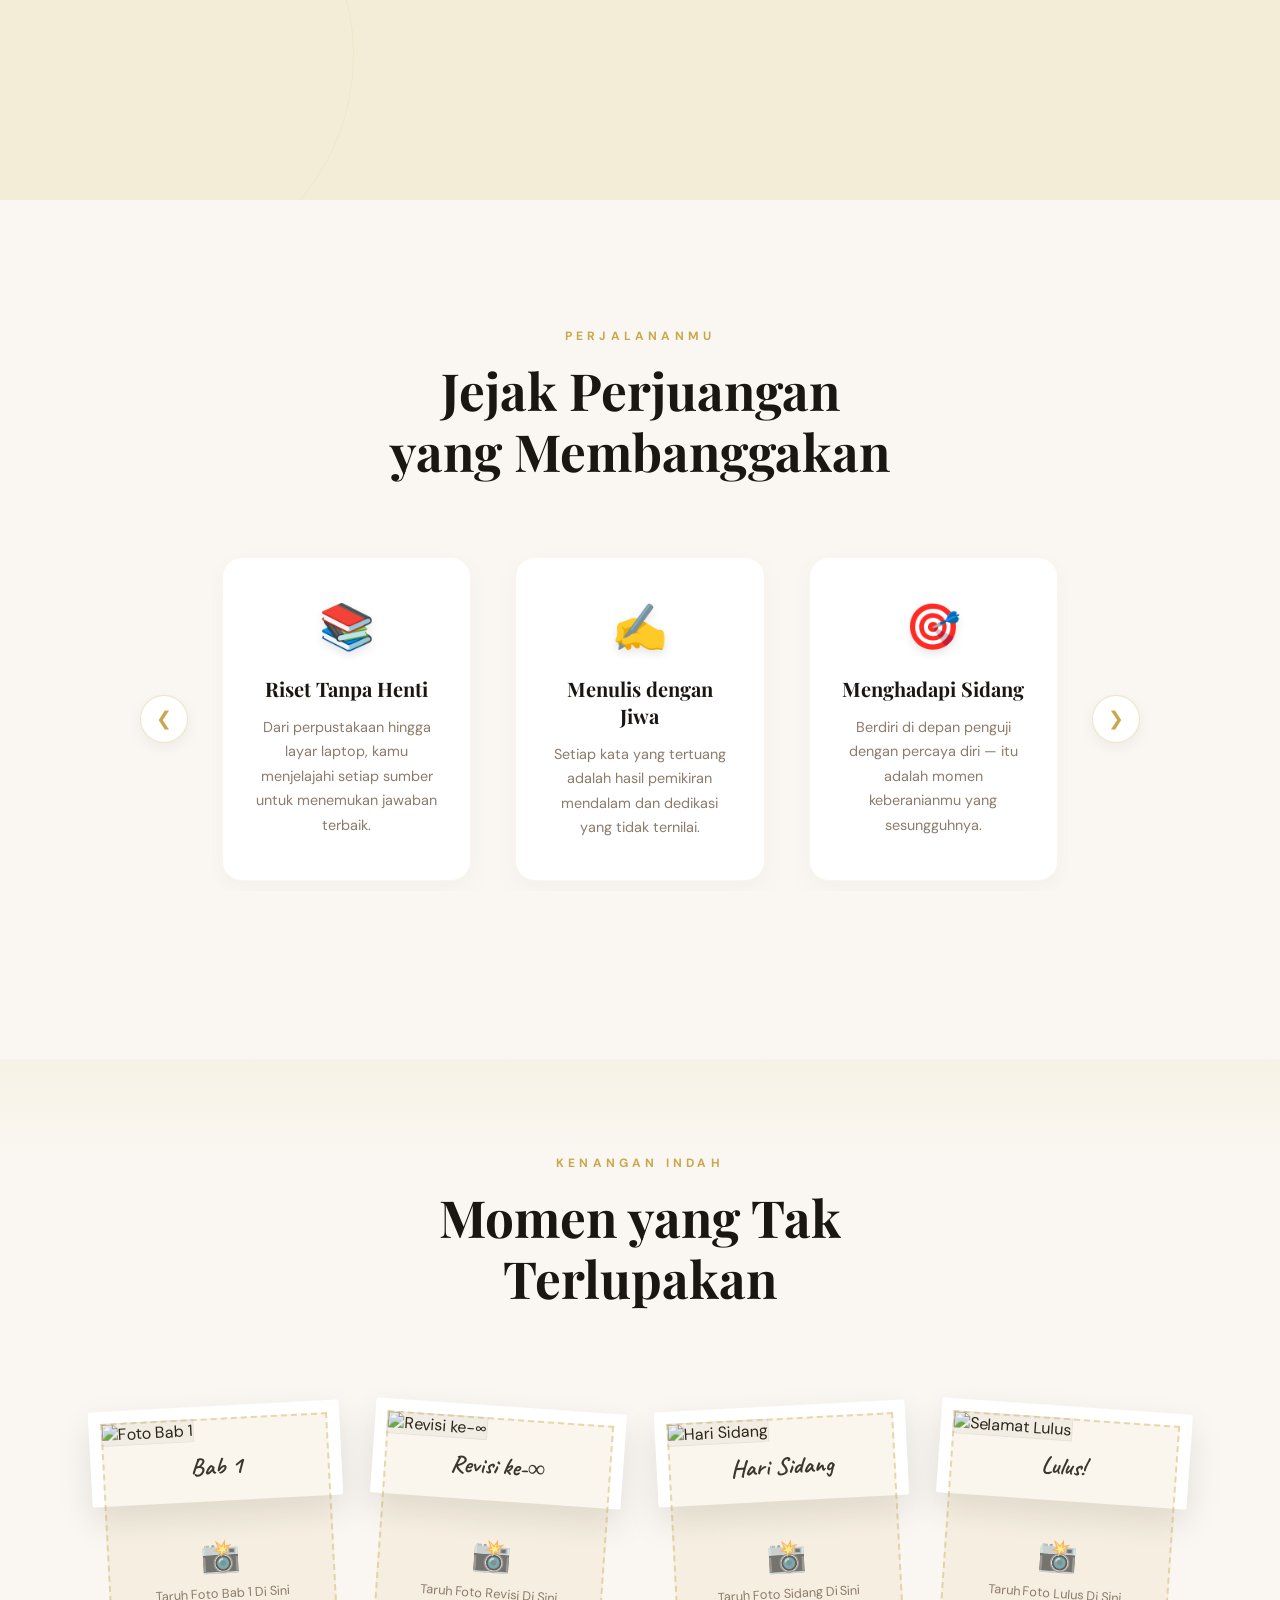
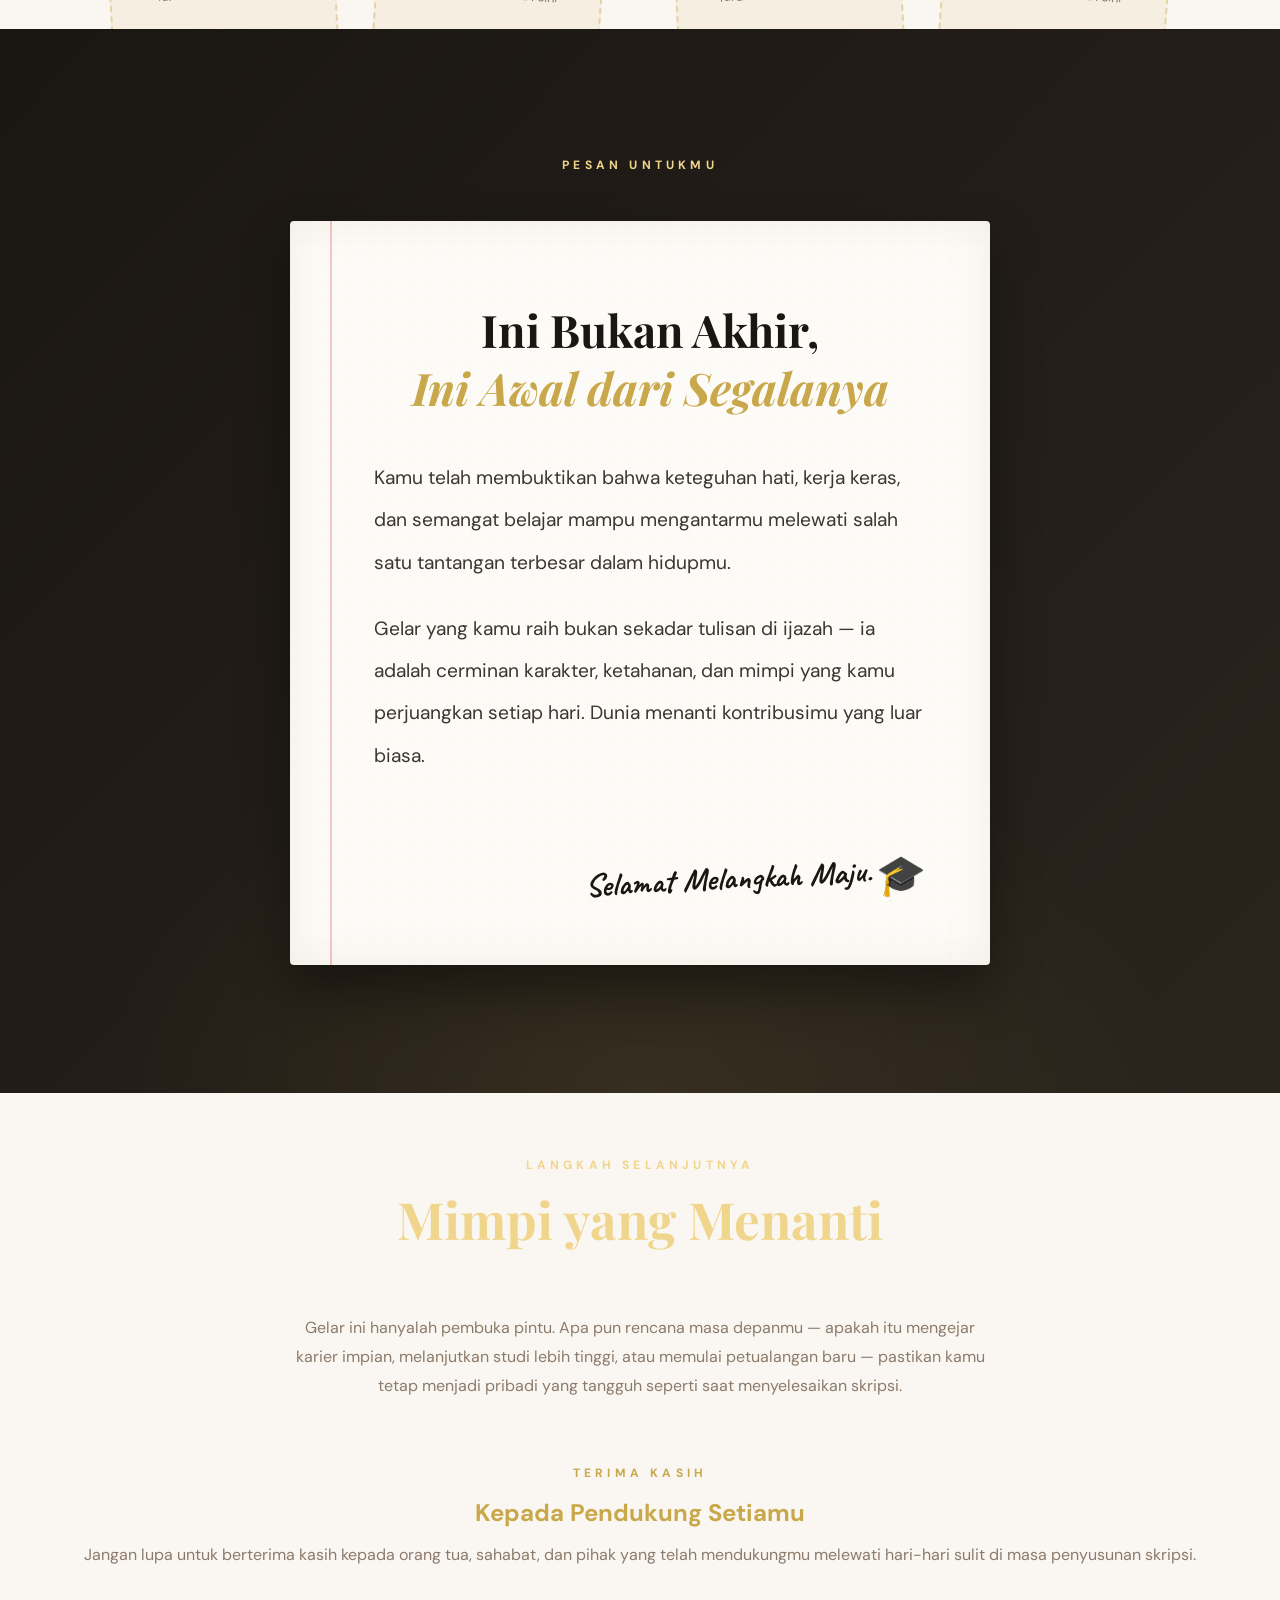
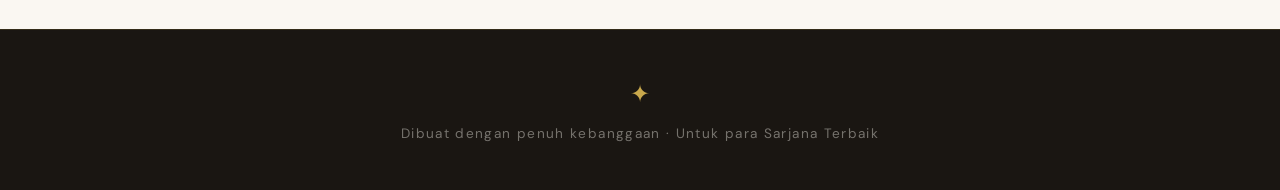
==== commit 1cf6afd8: "fitur lagu" ====
--- a/index.html
+++ b/index.html
@@ -1,357 +1,357 @@
-<!DOCTYPE html>
-<html lang="id">
-<head>
-<meta charset="UTF-8">
-<meta name="viewport" content="width=device-width, initial-scale=1.0">
-<title>Selamat Telah Menyelesaikan Skripsi 🎓</title>
-<link href="https://fonts.googleapis.com/css2?family=Playfair+Display:ital,wght@0,400;0,700;1,400&family=DM+Sans:wght@300;400;500&family=Caveat:wght@400;700&display=swap" rel="stylesheet">
-<link rel="stylesheet" href="style.css">
-</head>
-<body>
-
-<!-- ══ LOADING SCREEN ══ -->
-<div id="loading-screen">
-  <div class="loader-cap">🎓</div>
-  <div class="loader-text">Mempersiapkan kejutan untukmu...</div>
-  <div class="loader-bar-wrap">
-    <div class="loader-bar" id="loader-bar"></div>
-  </div>
-  <div class="loader-pct" id="loader-pct">0%</div>
-</div>
-
-<!-- ══ FLOATING TOOLBAR ══ -->
-<div id="toolbar">
-  <button class="tb-btn" id="game-btn" title="Mini Games">🎮</button>
-  <button class="tb-btn" id="music-btn" title="Music Player">🎵</button>
-</div>
-
-<!-- ══ MUSIC PANEL ══ -->
-<div id="music-panel">
-  <p class="mp-title">♪ Now Playing</p>
-  <p class="mp-song-name" id="mp-song-name">Graduation Song</p>
-  <p class="mp-artist" id="mp-artist">🎓 Celebration Mix</p>
-  <div class="mp-progress-wrap" id="mp-progress-wrap">
-    <div class="mp-progress-fill" id="mp-progress-fill"></div>
-  </div>
-  <div class="mp-times">
-    <span id="mp-time-now">0:00</span>
-    <span id="mp-time-total">1:00</span>
-  </div>
-  <div class="mp-controls">
-    <button class="mp-ctrl-btn" id="mp-prev" title="Previous">⏮</button>
-    <button class="mp-ctrl-btn play-pause" id="mp-play-pause">▶</button>
-    <button class="mp-ctrl-btn" id="mp-next" title="Next">⏭</button>
-  </div>
-  <div class="mp-playlist" id="mp-tracklist"></div>
-</div>
-
-<!-- ══ GAME OVERLAY ══ -->
-<div id="game-overlay">
-  <div id="game-modal">
-    <div class="gm-header">
-      <span class="gm-title">Mini Games Sarjana</span>
-      <button class="gm-close" id="gm-close">✕</button>
-    </div>
-    <div class="gm-tabs">
-      <div class="gm-tab active" data-game="game-memory">🃏 Memory</div>
-      <div class="gm-tab" data-game="game-scramble">🔤 Kata Acak</div>
-    </div>
-
-    <!-- Memory Game -->
-    <div class="gm-game active" id="game-memory">
-      <div class="gm-score" id="mem-score-container">Pasang: <span id="mem-score">0</span> | Langkah: <span id="mem-moves">0</span></div>
-      <div class="memory-board" id="memory-board"></div>
-      <button class="scramble-submit" id="mem-restart" style="width:100%;margin-top:0.5rem">🔄 Main Lagi</button>
-    </div>
-
-    <!-- Word Scramble -->
-    <div class="gm-game" id="game-scramble">
-      <div class="gm-score">Skor: <span id="sc-score">0</span> | Percobaan: <span id="sc-attempts">0</span></div>
-      <div class="scramble-word" id="sc-scrambled">LOADING</div>
-      <p class="scramble-hint" id="sc-hint"></p>
-      <div class="scramble-input-row">
-        <input type="text" class="scramble-input" id="sc-input" placeholder="Ketik jawabanmu..." autocomplete="off">
-        <button class="scramble-submit" id="sc-submit">Cek</button>
-      </div>
-      <p class="scramble-result" id="sc-result"></p>
-      <div style="text-align: center;">
-        <button class="mp-ctrl-btn" id="sc-skip" style="margin-top:0.5rem;font-size:0.8rem;color:var(--muted)">⏭ Lewati</button>
-      </div>
-    </div>
-  </div>
-</div>
-
-<!-- ══════════════════════════════════════
-     HERO — PARALLAX
-══════════════════════════════════════ -->
-<section class="parallax-hero" id="hero">
-  <div class="layer layer-bg"></div>
-  <div class="stars" id="stars"></div>
-
-  <div class="layer layer-mid" id="layerMid">
-    <svg viewBox="0 0 1400 900" fill="none" xmlns="http://www.w3.org/2000/svg" preserveAspectRatio="xMidYMid slice">
-      <circle cx="700" cy="450" r="340" stroke="#C9A84C" stroke-width="0.6" opacity="0.18"/>
-      <circle cx="700" cy="450" r="420" stroke="#C9A84C" stroke-width="0.4" opacity="0.1"/>
-      <circle cx="700" cy="450" r="500" stroke="#C9A84C" stroke-width="0.3" opacity="0.07"/>
-      <path d="M80 80 L130 80 L130 130" stroke="#C9A84C" stroke-width="1" opacity="0.35"/>
-      <path d="M80 80 L80 130" stroke="#C9A84C" stroke-width="1" opacity="0.35"/>
-      <path d="M1320 80 L1270 80 L1270 130" stroke="#C9A84C" stroke-width="1" opacity="0.35"/>
-      <path d="M1320 80 L1320 130" stroke="#C9A84C" stroke-width="1" opacity="0.35"/>
-      <path d="M80 820 L130 820 L130 770" stroke="#C9A84C" stroke-width="1" opacity="0.35"/>
-      <path d="M80 820 L80 770" stroke="#C9A84C" stroke-width="1" opacity="0.35"/>
-      <path d="M1320 820 L1270 820 L1270 770" stroke="#C9A84C" stroke-width="1" opacity="0.35"/>
-      <path d="M1320 820 L1320 770" stroke="#C9A84C" stroke-width="1" opacity="0.35"/>
-    </svg>
-  </div>
-
-  <div class="layer layer-front" id="layerFront">
-    <svg viewBox="0 0 1400 900" fill="none" xmlns="http://www.w3.org/2000/svg" preserveAspectRatio="xMidYMid slice">
-      <circle cx="200" cy="180" r="4" fill="#C9A84C" opacity="0.5"/>
-      <circle cx="1200" cy="200" r="3" fill="#C9A84C" opacity="0.4"/>
-      <circle cx="350" cy="700" r="5" fill="#C9A84C" opacity="0.3"/>
-      <circle cx="1100" cy="680" r="4" fill="#C9A84C" opacity="0.35"/>
-      <circle cx="150" cy="500" r="2.5" fill="#F0D58C" opacity="0.5"/>
-      <circle cx="1280" cy="450" r="2.5" fill="#F0D58C" opacity="0.5"/>
-      <rect x="644" y="100" width="112" height="10" rx="2" fill="#C9A84C" opacity="0.3"/>
-      <polygon points="700,110 640,145 760,145" fill="#C9A84C" opacity="0.15"/>
-      <line x1="700" y1="110" x2="720" y2="160" stroke="#C9A84C" stroke-width="1" opacity="0.2"/>
-      <circle cx="728" cy="165" r="5" fill="#C9A84C" opacity="0.25"/>
-    </svg>
-  </div>
-
-  <div class="hero-content">
-    <p class="eyebrow">✦ Pencapaian Luar Biasa ✦</p>
-    <h1 class="hero-title">Selamat,<br><em>Sarjana!</em></h1>
-    <p class="hero-name">Kepada seluruh pejuang skripsi yang telah berhasil</p>
-    <div class="divider-gold">
-      <span class="divider-dot"></span>
-      <span class="divider-dot"></span>
-      <span class="divider-dot"></span>
-    </div>
-  </div>
-
-  <div class="scroll-hint">
-    <div class="scroll-arrow"></div>
-    <span>Scroll</span>
-  </div>
-
-  <div class="confetti-wrap" id="confettiWrap"></div>
-</section>
-
-<!-- ══════════════════════════════════════
-     QUOTE (SCROLL TRIGGERED + FALLING FLOWERS)
-══════════════════════════════════════ -->
-<section class="section-quote quote-scene" id="quoteScene">
-  <div class="bg-deco"></div>
-  <div class="bg-deco2"></div>
-
-  <div class="quote-inner reveal">
-      <span class="big-quote">"</span>
-      <p class="quote-text">
-          Setiap halaman yang kamu tulis,
-          setiap malam yang kamu habiskan,
-          setiap revisi yang kamu lewati —
-          semua itu bukan sia-sia.
-          Itu adalah bukti bahwa kamu tidak pernah menyerah.
-      </p>
-      <p class="quote-attr">
-          — Untuk para pejuang gelar
-      </p>
-  </div>
-</section>
-
-<!-- ══════════════════════════════════════
-     MILESTONES
-══════════════════════════════════════ -->
-<section class="section-milestones">
-  <p class="section-label reveal">Perjalananmu</p>
-  <h2 class="section-heading reveal">Jejak Perjuangan<br>yang Membanggakan</h2>
-  
-  <div class="carousel-container reveal">
-    <button class="carousel-btn carousel-prev" id="carousel-prev" aria-label="Previous">❮</button>
-    <div class="carousel-wrapper">
-      <div class="carousel-track" id="carousel-track">
-        <div class="carousel-card">
-          <div class="card">
-            <span class="card-icon">📚</span>
-            <p class="card-title">Riset Tanpa Henti</p>
-            <p class="card-desc">Dari perpustakaan hingga layar laptop, kamu menjelajahi setiap sumber untuk menemukan jawaban terbaik.</p>
-          </div>
-        </div>
-        <div class="carousel-card">
-          <div class="card">
-            <span class="card-icon">✍️</span>
-            <p class="card-title">Menulis dengan Jiwa</p>
-            <p class="card-desc">Setiap kata yang tertuang adalah hasil pemikiran mendalam dan dedikasi yang tidak ternilai.</p>
-          </div>
-        </div>
-        <div class="carousel-card">
-          <div class="card">
-            <span class="card-icon">🎯</span>
-            <p class="card-title">Menghadapi Sidang</p>
-            <p class="card-desc">Berdiri di depan penguji dengan percaya diri — itu adalah momen keberanianmu yang sesungguhnya.</p>
-          </div>
-        </div>
-        <div class="carousel-card">
-          <div class="card">
-            <span class="card-icon">🏆</span>
-            <p class="card-title">Meraih Gelar</p>
-            <p class="card-desc">Sebuah titel yang kini melekat pada namamu, bukti nyata dari kerja keras bertahun-tahun.</p>
-          </div>
-        </div>
-      </div>
-    </div>
-    <button class="carousel-btn carousel-next" id="carousel-next" aria-label="Next">❯</button>
-  </div>
-  <div class="carousel-dots" id="carousel-dots"></div>
-</section>
-
-<!-- ══════════════════════════════════════
-     IMAGE GALLERY — TEMPLATE POLAROID
-     Ini adalah area di mana kamu bisa 
-     memasang foto kamu sendiri
-══════════════════════════════════════ -->
-<section class="section-gallery">
-  <p class="section-label reveal" style="text-align: center; color: var(--gold); font-size:12px; font-weight:700; letter-spacing:0.35em;">Kenangan Indah</p>
-  <h2 class="section-heading reveal">Momen yang Tak<br>Terlupakan</h2>
-
-  <div class="gallery-grid">
-    
-    <!-- TEMPLATE FOTO 1 -->
-    <div class="gallery-item reveal">
-      <div class="gallery-img-wrap">
-        
-        <!-- MASUKKAN LINK FOTO ASLI DI ATRIBUT src DI BAWAH INI -->
-        <!-- Contoh: <img src="foto-bab1-aku.jpg" ...> -->
-        <img src="example.png" alt="Foto Bab 1" class="gallery-img">
-        
-        <div class="placeholder-text-wrap">
-          <div class="placeholder-icon">📸</div>
-          <p class="placeholder-text">Taruh Foto Bab 1 Di Sini</p>
-        </div>
-        
-        <div class="gallery-caption">Bab 1</div>
-      </div>
-    </div>
-
-    <!-- TEMPLATE FOTO 2 -->
-    <div class="gallery-item reveal" style="transition-delay: 0.1s">
-      <div class="gallery-img-wrap">
-        
-        <!-- MASUKKAN LINK FOTO ASLI DI ATRIBUT src DI BAWAH INI -->
-        <img src="example.png" alt="Revisi ke-∞" class="gallery-img">
-        
-        <div class="placeholder-text-wrap">
-          <div class="placeholder-icon">📸</div>
-          <p class="placeholder-text">Taruh Foto Revisi Di Sini</p>
-        </div>
-
-        <div class="gallery-caption">Revisi ke-∞</div>
-      </div>
-    </div>
-
-    <!-- TEMPLATE FOTO 3 -->
-    <div class="gallery-item reveal" style="transition-delay: 0.2s">
-      <div class="gallery-img-wrap">
-        
-        <!-- MASUKKAN LINK FOTO ASLI DI ATRIBUT src DI BAWAH INI -->
-        <img src="example.png" alt="Hari Sidang" class="gallery-img">
-        
-        <div class="placeholder-text-wrap">
-          <div class="placeholder-icon">📸</div>
-          <p class="placeholder-text">Taruh Foto Sidang Di Sini</p>
-        </div>
-
-        <div class="gallery-caption">Hari Sidang</div>
-      </div>
-    </div>
-
-    <!-- TEMPLATE FOTO 4 -->
-    <div class="gallery-item reveal" style="transition-delay: 0.3s">
-      <div class="gallery-img-wrap">
-        
-        <!-- MASUKKAN LINK FOTO ASLI DI ATRIBUT src DI BAWAH INI -->
-        <img src="example.png" alt="Selamat Lulus" class="gallery-img">
-        
-        <div class="placeholder-text-wrap">
-          <div class="placeholder-icon">📸</div>
-          <p class="placeholder-text">Taruh Foto Lulus Di Sini</p>
-        </div>
-
-        <div class="gallery-caption">Lulus!</div>
-      </div>
-    </div>
-
-  </div>
-</section>
-
-<!-- ══════════════════════════════════════
-     MESSAGE — VINTAGE LETTER
-══════════════════════════════════════ -->
-<section class="section-message">
-  <div class="message-inner">
-    <p class="section-label reveal">Pesan Untukmu</p>
-    
-    <div class="letter-wrapper reveal">
-      <div class="letter-content">
-        <h4 class="message-heading">
-          Ini Bukan Akhir,<br><em>Ini Awal dari Segalanya</em>
-        </h4>
-        
-        <div class="letter-body">
-          <p class="message-body">
-            Kamu telah membuktikan bahwa keteguhan hati, kerja keras, dan semangat belajar mampu mengantarmu melewati salah 
-            satu tantangan terbesar dalam hidupmu.
-          </p>
-          <p class="message-body">
-            Gelar yang kamu raih bukan sekadar tulisan di ijazah — ia adalah cerminan karakter, ketahanan, dan mimpi yang kamu perjuangkan setiap hari. Dunia menanti kontribusimu yang luar biasa.
-          </p>
-        </div>
-        
-        <div class="letter-signature">
-          <p class="message-sign">Selamat Melangkah Maju.</p>
-          <div class="sign-mark">🎓</div>
-        </div>
-      </div>
-    </div>
-  </div>
-</section>
-
-<!-- ══════════════════════════════════════
-     SEKSI HARAPAN MASA DEPAN
-══════════════════════════════════════ -->
-<section class="section-future reveal">
-  <div class="message-inner" style="padding-top: 4rem;">
-    <p class="section-label">Langkah Selanjutnya</p>
-    <h2 class="section-heading" style="color: var(--gold-light);">Mimpi yang Menanti</h2>
-    <p style="color: var(--muted); text-align: center; line-height: 1.8;">
-      Gelar ini hanyalah pembuka pintu. Apa pun rencana masa depanmu — apakah itu mengejar karier impian, 
-      melanjutkan studi lebih tinggi, atau memulai petualangan baru — pastikan kamu tetap menjadi pribadi 
-      yang tangguh seperti saat menyelesaikan skripsi.
-    </p>
-  </div>
-</section>
-
-<!-- ══════════════════════════════════════
-     SEKSI TESTIMONI / THANK YOU
-══════════════════════════════════════ -->
-<section class="section-thanks reveal" style="padding: 4rem 2rem; text-align: center;">
-  <p class="section-label">Terima Kasih</p>
-  <h3 style="color: var(--gold); font-size: 1.5rem; margin-bottom: 1rem;">Kepada Pendukung Setiamu</h3>
-  <p style="color: var(--muted);">
-    Jangan lupa untuk berterima kasih kepada orang tua, sahabat, dan pihak yang telah mendukungmu 
-    melewati hari-hari sulit di masa penyusunan skripsi.
-  </p>
-</section>
-
-<!-- ══════════════════════════════════════
-     FOOTER
-══════════════════════════════════════ -->
-<footer>
-  <span class="gold-mark">✦</span>
-  <p>Dibuat dengan penuh kebanggaan · Untuk para Sarjana Terbaik</p>
-</footer>
-
-<script src="main.js"></script>
-</body>
+<!DOCTYPE html>
+<html lang="id">
+<head>
+<meta charset="UTF-8">
+<meta name="viewport" content="width=device-width, initial-scale=1.0">
+<title>Selamat Telah Menyelesaikan Skripsi 🎓</title>
+<link href="https://fonts.googleapis.com/css2?family=Playfair+Display:ital,wght@0,400;0,700;1,400&family=DM+Sans:wght@300;400;500&family=Caveat:wght@400;700&display=swap" rel="stylesheet">
+<link rel="stylesheet" href="style.css">
+</head>
+<body>
+
+<!-- ══ LOADING SCREEN ══ -->
+<div id="loading-screen">
+  <div class="loader-cap">🎓</div>
+  <div class="loader-text">Mempersiapkan kejutan untukmu...</div>
+  <div class="loader-bar-wrap">
+    <div class="loader-bar" id="loader-bar"></div>
+  </div>
+  <div class="loader-pct" id="loader-pct">0%</div>
+</div>
+
+<!-- ══ FLOATING TOOLBAR ══ -->
+<div id="toolbar">
+  <button class="tb-btn" id="game-btn" title="Mini Games">🎮</button>
+  <button class="tb-btn" id="music-btn" title="Music Player">🎵</button>
+</div>
+
+<!-- ══ MUSIC PANEL ══ -->
+<div id="music-panel">
+  <p class="mp-title">♪ Now Playing</p>
+  <p class="mp-song-name" id="mp-song-name">Graduation Song</p>
+  <p class="mp-artist" id="mp-artist">🎓 Celebration Mix</p>
+  <div class="mp-progress-wrap" id="mp-progress-wrap">
+    <div class="mp-progress-fill" id="mp-progress-fill"></div>
+  </div>
+  <div class="mp-times">
+    <span id="mp-time-now">0:00</span>
+    <span id="mp-time-total">1:00</span>
+  </div>
+  <div class="mp-controls">
+    <button class="mp-ctrl-btn" id="mp-prev" title="Previous">⏮</button>
+    <button class="mp-ctrl-btn play-pause" id="mp-play-pause">▶</button>
+    <button class="mp-ctrl-btn" id="mp-next" title="Next">⏭</button>
+  </div>
+  <div class="mp-playlist" id="mp-tracklist"></div>
+</div>
+
+<!-- ══ GAME OVERLAY ══ -->
+<div id="game-overlay">
+  <div id="game-modal">
+    <div class="gm-header">
+      <span class="gm-title">Mini Games Sarjana</span>
+      <button class="gm-close" id="gm-close">✕</button>
+    </div>
+    <div class="gm-tabs">
+      <div class="gm-tab active" data-game="game-memory">🃏 Memory</div>
+      <div class="gm-tab" data-game="game-scramble">🔤 Kata Acak</div>
+    </div>
+
+    <!-- Memory Game -->
+    <div class="gm-game active" id="game-memory">
+      <div class="gm-score" id="mem-score-container">Pasang: <span id="mem-score">0</span> | Langkah: <span id="mem-moves">0</span></div>
+      <div class="memory-board" id="memory-board"></div>
+      <button class="scramble-submit" id="mem-restart" style="width:100%;margin-top:0.5rem">🔄 Main Lagi</button>
+    </div>
+
+    <!-- Word Scramble -->
+    <div class="gm-game" id="game-scramble">
+      <div class="gm-score">Skor: <span id="sc-score">0</span> | Percobaan: <span id="sc-attempts">0</span></div>
+      <div class="scramble-word" id="sc-scrambled">LOADING</div>
+      <p class="scramble-hint" id="sc-hint"></p>
+      <div class="scramble-input-row">
+        <input type="text" class="scramble-input" id="sc-input" placeholder="Ketik jawabanmu..." autocomplete="off">
+        <button class="scramble-submit" id="sc-submit">Cek</button>
+      </div>
+      <p class="scramble-result" id="sc-result"></p>
+      <div style="text-align: center;">
+        <button class="mp-ctrl-btn" id="sc-skip" style="margin-top:0.5rem;font-size:0.8rem;color:var(--muted)">⏭ Lewati</button>
+      </div>
+    </div>
+  </div>
+</div>
+
+<!-- ══════════════════════════════════════
+     HERO — PARALLAX
+══════════════════════════════════════ -->
+<section class="parallax-hero" id="hero">
+  <div class="layer layer-bg"></div>
+  <div class="stars" id="stars"></div>
+
+  <div class="layer layer-mid" id="layerMid">
+    <svg viewBox="0 0 1400 900" fill="none" xmlns="http://www.w3.org/2000/svg" preserveAspectRatio="xMidYMid slice">
+      <circle cx="700" cy="450" r="340" stroke="#C9A84C" stroke-width="0.6" opacity="0.18"/>
+      <circle cx="700" cy="450" r="420" stroke="#C9A84C" stroke-width="0.4" opacity="0.1"/>
+      <circle cx="700" cy="450" r="500" stroke="#C9A84C" stroke-width="0.3" opacity="0.07"/>
+      <path d="M80 80 L130 80 L130 130" stroke="#C9A84C" stroke-width="1" opacity="0.35"/>
+      <path d="M80 80 L80 130" stroke="#C9A84C" stroke-width="1" opacity="0.35"/>
+      <path d="M1320 80 L1270 80 L1270 130" stroke="#C9A84C" stroke-width="1" opacity="0.35"/>
+      <path d="M1320 80 L1320 130" stroke="#C9A84C" stroke-width="1" opacity="0.35"/>
+      <path d="M80 820 L130 820 L130 770" stroke="#C9A84C" stroke-width="1" opacity="0.35"/>
+      <path d="M80 820 L80 770" stroke="#C9A84C" stroke-width="1" opacity="0.35"/>
+      <path d="M1320 820 L1270 820 L1270 770" stroke="#C9A84C" stroke-width="1" opacity="0.35"/>
+      <path d="M1320 820 L1320 770" stroke="#C9A84C" stroke-width="1" opacity="0.35"/>
+    </svg>
+  </div>
+
+  <div class="layer layer-front" id="layerFront">
+    <svg viewBox="0 0 1400 900" fill="none" xmlns="http://www.w3.org/2000/svg" preserveAspectRatio="xMidYMid slice">
+      <circle cx="200" cy="180" r="4" fill="#C9A84C" opacity="0.5"/>
+      <circle cx="1200" cy="200" r="3" fill="#C9A84C" opacity="0.4"/>
+      <circle cx="350" cy="700" r="5" fill="#C9A84C" opacity="0.3"/>
+      <circle cx="1100" cy="680" r="4" fill="#C9A84C" opacity="0.35"/>
+      <circle cx="150" cy="500" r="2.5" fill="#F0D58C" opacity="0.5"/>
+      <circle cx="1280" cy="450" r="2.5" fill="#F0D58C" opacity="0.5"/>
+      <rect x="644" y="100" width="112" height="10" rx="2" fill="#C9A84C" opacity="0.3"/>
+      <polygon points="700,110 640,145 760,145" fill="#C9A84C" opacity="0.15"/>
+      <line x1="700" y1="110" x2="720" y2="160" stroke="#C9A84C" stroke-width="1" opacity="0.2"/>
+      <circle cx="728" cy="165" r="5" fill="#C9A84C" opacity="0.25"/>
+    </svg>
+  </div>
+
+  <div class="hero-content">
+    <p class="eyebrow">✦ Pencapaian Luar Biasa ✦</p>
+    <h1 class="hero-title">Selamat,<br><em>Sarjana!</em></h1>
+    <p class="hero-name">Kepada seluruh pejuang skripsi yang telah berhasil</p>
+    <div class="divider-gold">
+      <span class="divider-dot"></span>
+      <span class="divider-dot"></span>
+      <span class="divider-dot"></span>
+    </div>
+  </div>
+
+  <div class="scroll-hint">
+    <div class="scroll-arrow"></div>
+    <span>Scroll</span>
+  </div>
+
+  <div class="confetti-wrap" id="confettiWrap"></div>
+</section>
+
+<!-- ══════════════════════════════════════
+     QUOTE (SCROLL TRIGGERED + FALLING FLOWERS)
+══════════════════════════════════════ -->
+<section class="section-quote quote-scene" id="quoteScene">
+  <div class="bg-deco"></div>
+  <div class="bg-deco2"></div>
+
+  <div class="quote-inner reveal">
+      <span class="big-quote">"</span>
+      <p class="quote-text">
+          Setiap halaman yang kamu tulis,
+          setiap malam yang kamu habiskan,
+          setiap revisi yang kamu lewati —
+          semua itu bukan sia-sia.
+          Itu adalah bukti bahwa kamu tidak pernah menyerah.
+      </p>
+      <p class="quote-attr">
+          — Untuk para pejuang gelar
+      </p>
+  </div>
+</section>
+
+<!-- ══════════════════════════════════════
+     MILESTONES
+══════════════════════════════════════ -->
+<section class="section-milestones">
+  <p class="section-label reveal">Perjalananmu</p>
+  <h2 class="section-heading reveal">Jejak Perjuangan<br>yang Membanggakan</h2>
+  
+  <div class="carousel-container reveal">
+    <button class="carousel-btn carousel-prev" id="carousel-prev" aria-label="Previous">❮</button>
+    <div class="carousel-wrapper">
+      <div class="carousel-track" id="carousel-track">
+        <div class="carousel-card">
+          <div class="card">
+            <span class="card-icon">📚</span>
+            <p class="card-title">Riset Tanpa Henti</p>
+            <p class="card-desc">Dari perpustakaan hingga layar laptop, kamu menjelajahi setiap sumber untuk menemukan jawaban terbaik.</p>
+          </div>
+        </div>
+        <div class="carousel-card">
+          <div class="card">
+            <span class="card-icon">✍️</span>
+            <p class="card-title">Menulis dengan Jiwa</p>
+            <p class="card-desc">Setiap kata yang tertuang adalah hasil pemikiran mendalam dan dedikasi yang tidak ternilai.</p>
+          </div>
+        </div>
+        <div class="carousel-card">
+          <div class="card">
+            <span class="card-icon">🎯</span>
+            <p class="card-title">Menghadapi Sidang</p>
+            <p class="card-desc">Berdiri di depan penguji dengan percaya diri — itu adalah momen keberanianmu yang sesungguhnya.</p>
+          </div>
+        </div>
+        <div class="carousel-card">
+          <div class="card">
+            <span class="card-icon">🏆</span>
+            <p class="card-title">Meraih Gelar</p>
+            <p class="card-desc">Sebuah titel yang kini melekat pada namamu, bukti nyata dari kerja keras bertahun-tahun.</p>
+          </div>
+        </div>
+      </div>
+    </div>
+    <button class="carousel-btn carousel-next" id="carousel-next" aria-label="Next">❯</button>
+  </div>
+  <div class="carousel-dots" id="carousel-dots"></div>
+</section>
+
+<!-- ══════════════════════════════════════
+     IMAGE GALLERY — TEMPLATE POLAROID
+     Ini adalah area di mana kamu bisa 
+     memasang foto kamu sendiri
+══════════════════════════════════════ -->
+<section class="section-gallery">
+  <p class="section-label reveal" style="text-align: center; color: var(--gold); font-size:12px; font-weight:700; letter-spacing:0.35em;">Kenangan Indah</p>
+  <h2 class="section-heading reveal">Momen yang Tak<br>Terlupakan</h2>
+
+  <div class="gallery-grid">
+    
+    <!-- TEMPLATE FOTO 1 -->
+    <div class="gallery-item reveal">
+      <div class="gallery-img-wrap">
+        
+        <!-- MASUKKAN LINK FOTO ASLI DI ATRIBUT src DI BAWAH INI -->
+        <!-- Contoh: <img src="foto-bab1-aku.jpg" ...> -->
+        <img src="ChatGPT Image Jun 22, 2026, 12_27_37 AM.png" alt="Foto Bab 1" class="gallery-img">
+        
+        <div class="placeholder-text-wrap">
+          <div class="placeholder-icon">📸</div>
+          <p class="placeholder-text">Taruh Foto Bab 1 Di Sini</p>
+        </div>
+        
+        <div class="gallery-caption">Bab 1</div>
+      </div>
+    </div>
+
+    <!-- TEMPLATE FOTO 2 -->
+    <div class="gallery-item reveal" style="transition-delay: 0.1s">
+      <div class="gallery-img-wrap">
+        
+        <!-- MASUKKAN LINK FOTO ASLI DI ATRIBUT src DI BAWAH INI -->
+        <img src="ChatGPT Image Jun 22, 2026, 12_27_37 AM.png" alt="Revisi ke-∞" class="gallery-img">
+        
+        <div class="placeholder-text-wrap">
+          <div class="placeholder-icon">📸</div>
+          <p class="placeholder-text">Taruh Foto Revisi Di Sini</p>
+        </div>
+
+        <div class="gallery-caption">Revisi ke-∞</div>
+      </div>
+    </div>
+
+    <!-- TEMPLATE FOTO 3 -->
+    <div class="gallery-item reveal" style="transition-delay: 0.2s">
+      <div class="gallery-img-wrap">
+        
+        <!-- MASUKKAN LINK FOTO ASLI DI ATRIBUT src DI BAWAH INI -->
+        <img src="ChatGPT Image Jun 22, 2026, 12_27_37 AM.png" alt="Hari Sidang" class="gallery-img">
+        
+        <div class="placeholder-text-wrap">
+          <div class="placeholder-icon">📸</div>
+          <p class="placeholder-text">Taruh Foto Sidang Di Sini</p>
+        </div>
+
+        <div class="gallery-caption">Hari Sidang</div>
+      </div>
+    </div>
+
+    <!-- TEMPLATE FOTO 4 -->
+    <div class="gallery-item reveal" style="transition-delay: 0.3s">
+      <div class="gallery-img-wrap">
+        
+        <!-- MASUKKAN LINK FOTO ASLI DI ATRIBUT src DI BAWAH INI -->
+        <img src="ChatGPT Image Jun 22, 2026, 12_27_37 AM.png" alt="Selamat Lulus" class="gallery-img">
+        
+        <div class="placeholder-text-wrap">
+          <div class="placeholder-icon">📸</div>
+          <p class="placeholder-text">Taruh Foto Lulus Di Sini</p>
+        </div>
+
+        <div class="gallery-caption">Lulus!</div>
+      </div>
+    </div>
+
+  </div>
+</section>
+
+<!-- ══════════════════════════════════════
+     MESSAGE — VINTAGE LETTER
+══════════════════════════════════════ -->
+<section class="section-message">
+  <div class="message-inner">
+    <p class="section-label reveal">Pesan Untukmu</p>
+    
+    <div class="letter-wrapper reveal">
+      <div class="letter-content">
+        <h4 class="message-heading">
+          Ini Bukan Akhir,<br><em>Ini Awal dari Segalanya</em>
+        </h4>
+        
+        <div class="letter-body">
+          <p class="message-body">
+            Kamu telah membuktikan bahwa keteguhan hati, kerja keras, dan semangat belajar mampu mengantarmu melewati salah 
+            satu tantangan terbesar dalam hidupmu.
+          </p>
+          <p class="message-body">
+            Gelar yang kamu raih bukan sekadar tulisan di ijazah — ia adalah cerminan karakter, ketahanan, dan mimpi yang kamu perjuangkan setiap hari. Dunia menanti kontribusimu yang luar biasa.
+          </p>
+        </div>
+        
+        <div class="letter-signature">
+          <p class="message-sign">Selamat Melangkah Maju.</p>
+          <div class="sign-mark">🎓</div>
+        </div>
+      </div>
+    </div>
+  </div>
+</section>
+
+<!-- ══════════════════════════════════════
+     SEKSI HARAPAN MASA DEPAN
+══════════════════════════════════════ -->
+<section class="section-future reveal">
+  <div class="message-inner" style="padding-top: 4rem;">
+    <p class="section-label">Langkah Selanjutnya</p>
+    <h2 class="section-heading" style="color: var(--gold-light);">Mimpi yang Menanti</h2>
+    <p style="color: var(--muted); text-align: center; line-height: 1.8;">
+      Gelar ini hanyalah pembuka pintu. Apa pun rencana masa depanmu — apakah itu mengejar karier impian, 
+      melanjutkan studi lebih tinggi, atau memulai petualangan baru — pastikan kamu tetap menjadi pribadi 
+      yang tangguh seperti saat menyelesaikan skripsi.
+    </p>
+  </div>
+</section>
+
+<!-- ══════════════════════════════════════
+     SEKSI TESTIMONI / THANK YOU
+══════════════════════════════════════ -->
+<section class="section-thanks reveal" style="padding: 4rem 2rem; text-align: center;">
+  <p class="section-label">Terima Kasih</p>
+  <h3 style="color: var(--gold); font-size: 1.5rem; margin-bottom: 1rem;">Kepada Pendukung Setiamu</h3>
+  <p style="color: var(--muted);">
+    Jangan lupa untuk berterima kasih kepada orang tua, sahabat, dan pihak yang telah mendukungmu 
+    melewati hari-hari sulit di masa penyusunan skripsi.
+  </p>
+</section>
+
+<!-- ══════════════════════════════════════
+     FOOTER
+══════════════════════════════════════ -->
+<footer>
+  <span class="gold-mark">✦</span>
+  <p>Dibuat dengan penuh kebanggaan · Untuk para Sarjana Terbaik</p>
+</footer>
+
+<script src="main.js"></script>
+</body>
 </html>
--- a/style.css
+++ b/style.css
@@ -1,319 +1,319 @@
-*, *::before, *::after { margin: 0; padding: 0; box-sizing: border-box; }
-
-  :root {
-    --gold: #C9A84C;
-    --gold-light: #F0D58C;
-    --gold-pale: #FDF6E3;
-    --ink: #1A1612;
-    --ink-soft: #3D3530;
-    --muted: #8C7B6B;
-    --cream: #FAF7F2;
-    --parchment: #F3EDD8;
-  }
-
-  html { scroll-behavior: smooth; }
-
-  body {
-    font-family: 'DM Sans', sans-serif;
-    background: var(--cream);
-    color: var(--ink);
-    overflow-x: hidden;
-  }
-
-  /* --- LOADING SCREEN --- */
-  #loading-screen {
-    position: fixed; inset: 0; z-index: 9999;
-    background: #1A1612;
-    display: flex; flex-direction: column; align-items: center; justify-content: center; gap: 2rem;
-    transition: opacity 0.8s ease, visibility 0.8s ease;
-  }
-  #loading-screen.hide { opacity: 0; visibility: hidden; pointer-events: none; }
-  .loader-cap { font-size: 4rem; animation: capBounce 1.2s ease-in-out infinite; }
-  @keyframes capBounce {
-    0%,100% { transform: translateY(0) rotate(-5deg); }
-    50% { transform: translateY(-16px) rotate(5deg); }
-  }
-  .loader-text {
-    font-family: 'Playfair Display', serif; font-size: clamp(1.2rem, 3vw, 1.8rem);
-    color: var(--gold-light); letter-spacing: 0.05em; text-align: center;
-  }
-  .loader-bar-wrap {
-    width: min(320px, 70vw); height: 4px; background: rgba(201,168,76,0.2);
-    border-radius: 4px; overflow: hidden;
-  }
-  .loader-bar {
-    height: 100%; width: 0%;
-    background: linear-gradient(90deg, var(--gold), var(--gold-light));
-    border-radius: 4px; transition: width 0.1s linear; box-shadow: 0 0 10px rgba(240, 213, 140, 0.5);
-  }
-  .loader-pct { font-size: 0.85rem; letter-spacing: 0.2em; color: rgba(240,213,140,0.7); font-weight: 500; }
-
-  /* --- FLOATING TOOLBAR --- */
-  #toolbar {
-    position: fixed; bottom: 2rem; right: 1.5rem; z-index: 500;
-    display: flex; flex-direction: column; align-items: flex-end; gap: 12px;
-  }
-  .tb-btn {
-    width: 52px; height: 52px; border-radius: 50%;
-    background: rgba(26, 22, 18, 0.85); backdrop-filter: blur(10px);
-    border: 1px solid rgba(201,168,76,0.5); color: var(--gold-light);
-    font-size: 1.4rem; cursor: pointer; display: flex; align-items: center; justify-content: center;
-    transition: all 0.3s cubic-bezier(0.34,1.56,0.64,1); box-shadow: 0 8px 25px rgba(0,0,0,0.3);
-  }
-  .tb-btn:hover { transform: scale(1.1) translateY(-3px); background: rgba(42, 33, 26, 0.95); border-color: var(--gold); }
-  .tb-btn.active { background: var(--gold); color: var(--ink); box-shadow: 0 8px 25px rgba(201,168,76,0.4); }
-
-  /* --- MUSIC PANEL --- */
-  #music-panel {
-    position: fixed; bottom: 6.5rem; right: 1.5rem; z-index: 490; width: 300px;
-    background: rgba(26, 22, 18, 0.9); backdrop-filter: blur(15px);
-    border: 1px solid rgba(201,168,76,0.4); border-radius: 20px; padding: 1.5rem;
-    transform: translateY(20px) scale(0.95); opacity: 0; pointer-events: none;
-    transition: all 0.4s cubic-bezier(0.34,1.56,0.64,1); box-shadow: 0 15px 40px rgba(0,0,0,0.5);
-  }
-  #music-panel.open { transform: translateY(0) scale(1); opacity: 1; pointer-events: all; }
-  .mp-title { font-family: 'Playfair Display', serif; font-size: 0.85rem; color: var(--gold); letter-spacing: 0.15em; text-transform: uppercase; margin-bottom: 1rem; text-align: center; }
-  .mp-song-name { font-size: 1rem; color: #FEFCF6; text-align: center; margin-bottom: 0.3rem; font-weight: 500; white-space: nowrap; overflow: hidden; text-overflow: ellipsis; }
-  .mp-artist { font-size: 0.8rem; color: var(--muted); text-align: center; margin-bottom: 1.2rem; }
-  .mp-progress-wrap { width: 100%; height: 6px; background: rgba(255,255,255,0.1); border-radius: 3px; margin-bottom: 0.75rem; cursor: pointer; position: relative; overflow: hidden; }
-  .mp-progress-fill { height: 100%; background: linear-gradient(90deg, var(--gold), var(--gold-light)); border-radius: 3px; width: 0%; transition: width 0.5s linear; pointer-events: none; }
-  .mp-times { display: flex; justify-content: space-between; font-size: 0.7rem; color: var(--muted); margin-bottom: 1.2rem; }
-  .mp-controls { display: flex; align-items: center; justify-content: center; gap: 20px; }
-  .mp-ctrl-btn { background: none; border: none; color: rgba(240,213,140,0.7); font-size: 1.2rem; cursor: pointer; transition: color 0.2s, transform 0.2s; padding: 4px; }
-  .mp-ctrl-btn:hover { color: var(--gold-light); transform: scale(1.15); }
-  .mp-ctrl-btn.play-pause { width: 46px; height: 46px; border-radius: 50%; background: var(--gold); color: var(--ink); font-size: 1.1rem; display: flex; align-items: center; justify-content: center; box-shadow: 0 4px 15px rgba(201,168,76,0.3); }
-  .mp-ctrl-btn.play-pause:hover { background: var(--gold-light); transform: scale(1.1); }
-  .mp-playlist { margin-top: 1rem; border-top: 1px solid rgba(201,168,76,0.15); padding-top: 1rem; max-height: 130px; overflow-y: auto; }
-  .mp-playlist::-webkit-scrollbar { width: 4px; }
-  .mp-playlist::-webkit-scrollbar-thumb { background: var(--gold); border-radius: 4px; }
-  .mp-track { padding: 8px 10px; font-size: 0.8rem; color: rgba(254,252,246,0.6); cursor: pointer; border-radius: 8px; transition: background 0.2s, color 0.2s; white-space: nowrap; overflow: hidden; text-overflow: ellipsis; margin-bottom: 4px; }
-  .mp-track:hover { background: rgba(201,168,76,0.1); color: var(--gold-light); }
-  .mp-track.active { color: var(--ink); background: var(--gold); font-weight: 500; }
-
-  /* --- GAME MODAL --- */
-  #game-overlay {
-    position: fixed; inset: 0; z-index: 800; background: rgba(0,0,0,0.8); backdrop-filter: blur(5px);
-    display: flex; align-items: center; justify-content: center; opacity: 0; pointer-events: none; transition: opacity 0.3s ease;
-  }
-  #game-overlay.open { opacity: 1; pointer-events: all; }
-  #game-modal {
-    background: var(--ink); border: 1px solid rgba(201,168,76,0.4); border-radius: 24px; padding: 2rem; width: min(500px, 90vw);
-    transform: scale(0.9); transition: transform 0.4s cubic-bezier(0.34,1.56,0.64,1); box-shadow: 0 25px 50px rgba(0,0,0,0.5);
-  }
-  #game-overlay.open #game-modal { transform: scale(1); }
-  .gm-header { display: flex; align-items: center; justify-content: space-between; margin-bottom: 1.5rem; }
-  .gm-title { font-family: 'Playfair Display', serif; color: var(--gold); font-size: 1.3rem; font-weight: 700; }
-  .gm-close {
-    background: rgba(255,255,255,0.05); border: 1px solid rgba(255,255,255,0.1); color: var(--muted); width: 32px; height: 32px;
-    border-radius: 50%; font-size: 1rem; cursor: pointer; display: flex; align-items: center; justify-content: center; transition: all 0.2s;
-  }
-  .gm-close:hover { color: var(--ink); background: var(--gold); border-color: var(--gold); transform: rotate(90deg); }
-  .gm-tabs { display: flex; gap: 10px; margin-bottom: 1.5rem; }
-  .gm-tab {
-    flex: 1; padding: 10px; background: rgba(255,255,255,0.04); border: 1px solid rgba(201,168,76,0.15); border-radius: 12px;
-    color: var(--muted); font-size: 0.85rem; font-weight: 500; cursor: pointer; transition: all 0.2s; text-align: center;
-  }
-  .gm-tab.active { background: rgba(201,168,76,0.15); border-color: var(--gold); color: var(--gold-light); }
-  .gm-game { display: none; }
-  .gm-game.active { display: block; animation: fadeIn 0.4s ease; }
-
-  /* Memory & Scramble Game Styles */
-  .memory-board { display: grid; grid-template-columns: repeat(4,1fr); gap: 10px; margin-bottom: 1.5rem; }
-  .mem-card {
-    aspect-ratio: 1; background: rgba(255,255,255,0.05); border: 1px solid rgba(201,168,76,0.2); border-radius: 12px;
-    cursor: pointer; display: flex; align-items: center; justify-content: center; font-size: 2rem;
-    transition: transform 0.4s cubic-bezier(0.4, 0, 0.2, 1), background 0.2s; transform-style: preserve-3d; user-select: none; box-shadow: 0 4px 6px rgba(0,0,0,0.1);
-  }
-  .mem-card.flipped { background: rgba(201,168,76,0.15); border-color: var(--gold); transform: rotateY(180deg); }
-  .mem-card.matched { background: rgba(99,178,60,0.15); border-color: #63b23c; pointer-events: none; transform: rotateY(180deg) scale(0.95); }
-  .mem-card .mem-emoji { transform: rotateY(180deg); display: none; }
-  .mem-card.flipped .mem-emoji, .mem-card.matched .mem-emoji { display: block; }
-
-  .scramble-word { font-family: 'Playfair Display', serif; font-size: 2.5rem; color: var(--gold-light); text-align: center; letter-spacing: 0.3em; margin: 1.5rem 0; text-shadow: 0 0 10px rgba(240, 213, 140, 0.3); }
-  .scramble-hint { font-size: 0.85rem; color: var(--muted); text-align: center; margin-bottom: 1.5rem; }
-  .scramble-input-row { display: flex; gap: 10px; }
-  .scramble-input { flex: 1; padding: 10px 16px; background: rgba(255,255,255,0.05); border: 1px solid rgba(201,168,76,0.3); border-radius: 12px; color: #FEFCF6; font-size: 1rem; outline: none; transition: border-color 0.2s, background 0.2s; }
-  .scramble-input:focus { border-color: var(--gold); background: rgba(255,255,255,0.08); }
-  .scramble-submit { padding: 10px 20px; background: var(--gold); border: none; border-radius: 12px; color: var(--ink); font-weight: 700; cursor: pointer; font-size: 0.9rem; transition: background 0.2s, transform 0.2s; }
-  .scramble-submit:hover { background: var(--gold-light); transform: translateY(-2px); }
-  .scramble-submit:active { transform: translateY(0); }
-  .scramble-result { text-align: center; font-size: 0.9rem; margin-top: 1rem; min-height: 1.2rem; font-weight: 500; }
-  .gm-score { font-size: 0.85rem; color: var(--muted); text-align: center; margin-bottom: 0.5rem; background: rgba(0,0,0,0.2); padding: 8px; border-radius: 8px; }
-  .gm-score span { color: var(--gold); font-weight: 700; }
-
-  /* --- PARALLAX HERO --- */
-  .parallax-hero { position: relative; height: 100vh; min-height: 600px; overflow: hidden; display: flex; align-items: center; justify-content: center; }
-  .layer { position: absolute; inset: -20%; width: 140%; height: 140%; will-change: transform; }
-  .layer-bg { background: linear-gradient(160deg, #1A1612 0%, #2E2217 50%, #1A1612 100%); inset: 0; width: 100%; height: 100%; }
-  .stars { position: absolute; inset: -20%; width: 140%; height: 140%; will-change: transform; }
-  .star { position: absolute; border-radius: 50%; background: #F0D58C; opacity: 0; animation: twinkle var(--dur, 3s) ease-in-out infinite var(--delay, 0s); }
-  @keyframes twinkle { 0%, 100% { opacity: 0; transform: scale(0.8); } 50% { opacity: var(--max-opacity, 0.7); transform: scale(1); } }
-  .layer-mid { will-change: transform; pointer-events: none; }
-  .layer-mid svg { position: absolute; inset: 0; width: 100%; height: 100%; }
-  .layer-front { pointer-events: none; }
-  
-  .hero-content { position: relative; z-index: 10; text-align: center; padding: 2rem; max-width: 800px; }
-  .eyebrow { font-size: 12px; font-weight: 700; letter-spacing: 0.4em; text-transform: uppercase; color: var(--gold-light); margin-bottom: 1.5rem; opacity: 0; animation: fadeUp 0.8s ease forwards 0.3s; }
-  .hero-title { font-family: 'Playfair Display', serif; font-size: clamp(3rem, 8vw, 6.5rem); font-weight: 700; color: #FEFCF6; line-height: 1.1; margin-bottom: 0.5rem; opacity: 0; animation: fadeUp 0.9s ease forwards 0.5s; text-shadow: 0 10px 30px rgba(0,0,0,0.5); }
-  .hero-title em { font-style: italic; color: var(--gold-light); }
-  .hero-name { font-family: 'Playfair Display', serif; font-size: clamp(1.3rem, 3.5vw, 2.2rem); font-weight: 400; font-style: italic; color: var(--gold); margin: 1.5rem 0 2.5rem; opacity: 0; animation: fadeUp 0.9s ease forwards 0.7s; }
-  
-  .divider-gold { display: flex; align-items: center; justify-content: center; gap: 15px; margin: 0 auto 2rem; opacity: 0; animation: fadeUp 0.9s ease forwards 0.9s; }
-  .divider-gold::before, .divider-gold::after { content: ''; display: block; width: 80px; height: 1px; background: var(--gold); opacity: 0.6; }
-  .divider-dot { width: 6px; height: 6px; border-radius: 50%; background: var(--gold); box-shadow: 0 0 8px var(--gold); }
-  
-  .scroll-hint { position: absolute; bottom: 2.5rem; left: 50%; transform: translateX(-50%); z-index: 10; display: flex; flex-direction: column; align-items: center; gap: 10px; opacity: 0; animation: fadeUp 1s ease forwards 1.5s; }
-  .scroll-hint span { font-size: 11px; letter-spacing: 0.25em; text-transform: uppercase; color: rgba(240,213,140,0.6); font-weight: 500; }
-  .scroll-arrow { width: 24px; height: 36px; border: 2px solid rgba(240,213,140,0.4); border-radius: 12px; position: relative; }
-  .scroll-arrow::after { content: ''; position: absolute; top: 6px; left: 50%; transform: translateX(-50%); width: 4px; height: 6px; border-radius: 2px; background: var(--gold-light); animation: scrollDot 1.8s ease-in-out infinite; }
-  @keyframes scrollDot { 0% { top: 6px; opacity: 1; height: 6px; } 80% { top: 20px; opacity: 0; height: 10px; } 100% { top: 6px; opacity: 0; height: 6px; } }
-
-  /* --- CONFETTI --- */
-  .confetti-wrap { position: absolute; inset: 0; pointer-events: none; overflow: hidden; }
-  .confetti-p { position: absolute; width: 6px; height: 6px; border-radius: 1px; opacity: 0; animation: confettiFall linear infinite; }
-  @keyframes confettiFall { 0% { transform: translateY(-20px) rotate(0deg); opacity: 0; } 10% { opacity: 1; } 90% { opacity: 0.8; } 100% { transform: translateY(110vh) rotate(720deg); opacity: 0; } }
-
-  /* --- QUOTE SECTION --- */
-  .section-quote { background: var(--parchment); padding: 8rem 2rem; overflow: hidden; position: relative; }
-  .section-quote .bg-deco { position: absolute; top: -3rem; right: -4rem; width: 350px; height: 350px; border-radius: 50%; border: 1.5px solid rgba(201,168,76,0.15); pointer-events: none; }
-  .section-quote .bg-deco2 { position: absolute; bottom: -5rem; left: -6rem; width: 450px; height: 450px; border-radius: 50%; border: 1.5px solid rgba(201,168,76,0.1); pointer-events: none; }
-  .quote-inner { max-width: 800px; margin: 0 auto; text-align: center; position: relative; z-index: 10; }
-  .big-quote { font-family: 'Playfair Display', serif; font-size: clamp(4rem, 10vw, 10rem); color: var(--gold); opacity: 0.15; line-height: 0.5; display: block; margin-bottom: 2rem; text-shadow: 0 5px 15px rgba(201,168,76,0.2); }
-  .quote-text { font-family: 'Playfair Display', serif; font-size: clamp(1.4rem, 2.8vw, 2.2rem); font-style: italic; color: var(--ink-soft); line-height: 1.7; margin-bottom: 2rem; }
-  .quote-attr { font-size: 0.9rem; letter-spacing: 0.25em; text-transform: uppercase; color: var(--muted); font-weight: 700; }
-
-  /* --- ANIMASI BUNGA JATUH --- */
-  .falling-petal { position: absolute; top: -50px; z-index: 5; pointer-events: none; user-select: none; animation: petalFall linear forwards; }
-  @keyframes petalFall { 0% { transform: translateY(0) rotate(0deg) scale(0.8); opacity: 0; } 10% { opacity: var(--petal-opacity, 1); } 80% { opacity: var(--petal-opacity, 1); } 100% { transform: translateY(110vh) rotate(var(--petal-rotate, 360deg)) scale(1.2); opacity: 0; } }
-
-  .quote-scene { min-height: 100vh; display: flex; align-items: center; justify-content: center; }
-  .quote-scene.active .stem { height: 85%; }
-  .quote-scene.active .stem::before { opacity: 1; transform: rotate(-25deg) scale(1); }
-  .quote-scene.active .stem::after { opacity: 1; transform: rotate(25deg) scale(1); transition-delay: 1.5s; }
-  .quote-scene.active .flower-1 { opacity: 1; transform: translate(-50%, -50%) scale(1); transition-delay: 2s; }
-  .quote-scene.active .flower-2 { opacity: 1; transform: translate(-50%, -50%) scale(1); transition-delay: 2.5s; }
-  .quote-scene.active .flower-3 { opacity: 1; transform: translate(-50%, -50%) scale(1); transition-delay: 3s; }
-  @keyframes flowerFloat { 0%, 100% { transform: translate(-50%, -50%); } 50% { transform: translate(-50%, calc(-50% - 8px)); } }
-  .quote-scene.active .flower { animation: flowerFloat 3s ease-in-out infinite alternate; animation-delay: 3.5s; }
-.carousel-card {
-    flex: 0 0 100%;
-    min-width: 100%;
-    padding: 0 10px;
-    height: auto; /* Memastikan kartu menyesuaikan konten */
-}
-.card {
-    background: #fff;
-    border: 1px solid rgba(201,168,76,0.1);
-    border-radius: 20px;
-    padding: 2rem 1.5rem; /* Padding dikurangi sedikit agar lebih pas */
-    text-align: center;
-    height: 100%; /* Kartu mengikuti tinggi track */
-    display: flex;
-    flex-direction: column;
-    justify-content: flex-start;
-}
-  /* --- MILESTONES --- */
-  .section-milestones { background: var(--cream); padding: 8rem 2rem; }
-  .section-label { text-align: center; font-size: 12px; font-weight: 700; letter-spacing: 0.35em; text-transform: uppercase; color: var(--gold); margin-bottom: 1rem; }
-  .section-heading { font-family: 'Playfair Display', serif; font-size: clamp(2rem, 5vw, 3.2rem); font-weight: 700; color: var(--ink); text-align: center; margin-bottom: 4rem; line-height: 1.2; }
-  .carousel-container { display: flex; align-items: center; justify-content: center; gap: 1.5rem; max-width: 1000px; margin: 0 auto; position: relative; }
-  .carousel-wrapper { width: 100%; overflow: hidden; border-radius: 20px; padding: 10px 0; }
-  .carousel-track { display: flex; transition: transform 0.6s cubic-bezier(0.34, 1.56, 0.64, 1); gap: 1.5rem; }
-  .carousel-card { flex: 0 0 100%; min-width: 100%; }
-  @media (min-width: 768px) { .carousel-card { flex: 0 0 calc(50% - 0.75rem); min-width: calc(50% - 0.75rem); } }
-  @media (min-width: 1024px) { .carousel-card { flex: 0 0 calc(33.333% - 1rem); min-width: calc(33.333% - 1rem); } }
-  .carousel-btn { background: #fff; border: 1px solid rgba(201, 168, 76, 0.3); color: var(--gold); width: 48px; height: 48px; border-radius: 50%; cursor: pointer; display: flex; align-items: center; justify-content: center; font-size: 1.2rem; transition: all 0.3s ease; flex-shrink: 0; box-shadow: 0 5px 15px rgba(0,0,0,0.05); z-index: 10; }
-  .carousel-btn:hover { background: var(--gold); color: #fff; border-color: var(--gold); transform: scale(1.1); box-shadow: 0 8px 20px rgba(201,168,76,0.3); }
-  .carousel-dots { display: flex; gap: 8px; justify-content: center; margin-top: 2.5rem; }
-  .carousel-dot { width: 10px; height: 10px; border-radius: 50%; background: rgba(201, 168, 76, 0.3); cursor: pointer; transition: all 0.3s ease; }
-  .carousel-dot.active { background: var(--gold); width: 30px; border-radius: 5px; }
-  .card { background: #fff; border: 1px solid rgba(201,168,76,0.1); border-radius: 20px; padding: 2.5rem 2rem; text-align: center; transition: transform 0.4s ease, box-shadow 0.4s ease; position: relative; overflow: hidden; box-shadow: 0 10px 30px rgba(0,0,0,0.03); height: 100%; }
-  @media (max-width: 768px) { .card { padding: 1.5rem 1rem; min-height: auto; } }
-  .card::before { content: ''; position: absolute; top: 0; left: 0; right: 0; height: 4px; background: linear-gradient(90deg, transparent, var(--gold), transparent); opacity: 0; transition: opacity 0.4s; }
-  .card:hover { transform: translateY(-8px); box-shadow: 0 20px 40px rgba(201,168,76,0.15); }
-  .card:hover::before { opacity: 1; }
-  .card-icon { font-size: 2.8rem; margin-bottom: 1.2rem; display: block; text-shadow: 0 4px 10px rgba(0,0,0,0.1); }
-  @media (max-width: 768px) { .card-icon { font-size: 2rem; margin-bottom: 0.6rem; } }
-  .card-title { font-family: 'Playfair Display', serif; font-size: 1.25rem; font-weight: 700; color: var(--ink); margin-bottom: 0.8rem; }
-  @media (max-width: 768px) { .card-title { font-size: 1rem; margin-bottom: 0.5rem; } }
-  .card-desc { font-size: 0.9rem; color: var(--muted); line-height: 1.7; }
-  @media (max-width: 768px) { .card-desc { font-size: 0.8rem; line-height: 1.5; } }
-
-  /* --- IMAGE GALLERY (POLAROID TEMPLATES) --- */
-  .section-gallery { background-color: var(--cream); padding: 6rem 2rem 8rem; position: relative; }
-  .section-gallery::before { content: ''; position: absolute; top: 0; left: 0; right: 0; height: 100px; background: linear-gradient(to bottom, rgba(243, 237, 216, 0.5), transparent); }
-  .gallery-grid { display: grid; grid-template-columns: repeat(auto-fit, minmax(250px, 1fr)); gap: 3rem 2rem; max-width: 1100px; margin: 0 auto; padding-top: 2rem; }
-  .gallery-item { position: relative; display: flex; justify-content: center; }
-  
-  .gallery-img-wrap {
-    background: #fff; padding: 12px 12px 60px 12px; box-shadow: 0 15px 35px rgba(0,0,0,0.1); border-radius: 2px; position: relative;
-    transition: transform 0.4s cubic-bezier(0.34, 1.56, 0.64, 1), box-shadow 0.4s; cursor: pointer; width: 100%; max-width: 300px;
-  }
-  .gallery-item:nth-child(odd) .gallery-img-wrap { transform: rotate(-3deg); }
-  .gallery-item:nth-child(even) .gallery-img-wrap { transform: rotate(4deg); }
-  .gallery-img-wrap:hover { transform: rotate(0deg) scale(1.05) translateY(-10px) !important; box-shadow: 0 25px 50px rgba(0,0,0,0.2); z-index: 10; }
-  
-  .gallery-img { width: 100%; height: 300px; object-fit: cover; background-color: #f5f5f5; border: 1px solid rgba(0,0,0,0.05); }
-  
-  /* Gaya teks instruksi pada template foto */
-  .placeholder-text-wrap {
-    position: absolute; top: 12px; left: 12px; right: 12px; height: 300px;
-    display: flex; flex-direction: column; align-items: center; justify-content: center;
-    background: rgba(201, 168, 76, 0.1); border: 2px dashed rgba(201, 168, 76, 0.4);
-    pointer-events: none; /* Agar tidak mengganggu klik gambar */
-  }
-  .placeholder-icon { font-size: 2rem; margin-bottom: 0.5rem; opacity: 0.6; }
-  .placeholder-text { font-family: 'DM Sans', sans-serif; font-size: 0.8rem; color: var(--muted); text-align: center; padding: 0 1rem; }
-
-  .gallery-caption { position: absolute; bottom: 20px; left: 0; width: 100%; text-align: center; font-family: 'Caveat', cursive; font-size: 1.5rem; color: var(--ink-soft); font-weight: 700; }
-
-  /* --- MESSAGE --- */
-  .section-message { background: linear-gradient(135deg, #1A1612 0%, #2A241D 100%); padding: 8rem 2rem; position: relative; }
-  .section-message::before { content: ''; position: absolute; inset: 0; background: radial-gradient(ellipse 60% 50% at 50% 100%, rgba(201,168,76,0.1) 0%, transparent 70%); pointer-events: none; }
-  .message-inner { max-width: 700px; margin: 0 auto; text-align: center; position: relative; z-index: 1; }
-  .message-inner .section-label { color: var(--gold-light); }
-  .letter-wrapper { background-color: #FDFBF7; background-image: linear-gradient(90deg, rgba(201,168,76,0.03) 1px, transparent 1px), linear-gradient(rgba(201,168,76,0.03) 1px, transparent 1px); background-size: 20px 20px; padding: 5rem 4rem 4rem; margin: 3rem auto 0; box-shadow: 0 25px 50px rgba(0,0,0,0.4), inset 0 0 40px rgba(139, 115, 85, 0.1); position: relative; display: flex; flex-direction: column; justify-content: center; align-items: center; border-radius: 4px; }
-  .letter-wrapper::before { content: ''; position: absolute; top: 0; bottom: 0; left: 40px; width: 2px; background-color: rgba(226, 75, 74, 0.3); }
-  .letter-content { position: relative; z-index: 2; width: 100%; text-align: left; padding-left: 20px; }
-  .message-heading { font-family: 'Playfair Display', serif; font-size: clamp(2rem, 4vw, 2.8rem); font-weight: 700; color: var(--ink); margin-bottom: 2.5rem; line-height: 1.3; text-align: center; }
-  .message-heading em { color: var(--gold); font-style: italic; }
-  .letter-body { margin: 2rem 0; position: relative; }
-  .message-body { font-size: 1.2rem; line-height: 2.2; color: var(--ink-soft); margin-bottom: 1.5rem; font-family: 'DM Sans', sans-serif; font-weight: 400; }
-  .letter-signature { margin-top: 4rem; text-align: right; }
-  .message-sign { font-family: 'Caveat', cursive; font-size: 2rem; font-weight: 700; color: var(--ink); margin-top: 1rem; transform: rotate(-3deg); display: inline-block; }
-  .sign-mark { font-size: 2.5rem; margin-top: 0.5rem; animation: floatMark 3s ease-in-out infinite; display: inline-block; }
-  @keyframes floatMark { 0%, 100% { transform: translateY(0) rotate(5deg); } 50% { transform: translateY(-8px) rotate(-5deg); } }
-
-  /* --- FOOTER --- */
-  footer { background: var(--ink); border-top: 1px solid rgba(201,168,76,0.15); padding: 3rem 2rem; text-align: center; }
-  footer p { font-size: 0.85rem; color: rgba(254,252,246,0.4); letter-spacing: 0.1em; font-family: 'DM Sans', sans-serif; }
-  footer .gold-mark { color: var(--gold); font-size: 1.5rem; display: block; margin-bottom: 1rem; }
-
-  /* --- SCROLL REVEAL & UTILS --- */
-  .reveal { opacity: 0; transform: translateY(30px); transition: opacity 0.8s cubic-bezier(0.2, 0.8, 0.2, 1), transform 0.8s cubic-bezier(0.2, 0.8, 0.2, 1); }
-  .reveal.visible { opacity: 1; transform: translateY(0); }
-  @keyframes fadeUp { from { opacity: 0; transform: translateY(20px); } to { opacity: 1; transform: translateY(0); } }
-  @keyframes fadeIn { from { opacity: 0; } to { opacity: 1; } }
-
-  @media (max-width: 768px) {
-    .letter-wrapper { padding: 3rem 2rem 2rem; margin-top: 2rem; }
-    .letter-wrapper::before { left: 20px; }
-    .letter-content { padding-left: 10px; }
-    .message-body { font-size: 1.05rem; }
-  }
-
-  /* --- PERBAIKAN RESPONSIVE & CAROUSEL --- */
-@media (max-width: 480px) {
-  .hero-title { font-size: 2.5rem; }
-  .carousel-card { padding: 0 5px; } /* Memberi ruang antar kartu */
-  .section-heading { font-size: 1.8rem; }
-  .gallery-grid { grid-template-columns: 1fr; } /* Foto jadi 1 kolom di HP */
-}
-
-/* Memastikan wrapper carousel tidak overflow */
-.carousel-wrapper {
-  width: 100%;
-  overflow: hidden;
-  padding: 10px 0;
-  touch-action: pan-y; /* Membantu scroll vertikal saat menyentuh carousel */
+*, *::before, *::after { margin: 0; padding: 0; box-sizing: border-box; }
+
+  :root {
+    --gold: #C9A84C;
+    --gold-light: #F0D58C;
+    --gold-pale: #FDF6E3;
+    --ink: #1A1612;
+    --ink-soft: #3D3530;
+    --muted: #8C7B6B;
+    --cream: #FAF7F2;
+    --parchment: #F3EDD8;
+  }
+
+  html { scroll-behavior: smooth; }
+
+  body {
+    font-family: 'DM Sans', sans-serif;
+    background: var(--cream);
+    color: var(--ink);
+    overflow-x: hidden;
+  }
+
+  /* --- LOADING SCREEN --- */
+  #loading-screen {
+    position: fixed; inset: 0; z-index: 9999;
+    background: #1A1612;
+    display: flex; flex-direction: column; align-items: center; justify-content: center; gap: 2rem;
+    transition: opacity 0.8s ease, visibility 0.8s ease;
+  }
+  #loading-screen.hide { opacity: 0; visibility: hidden; pointer-events: none; }
+  .loader-cap { font-size: 4rem; animation: capBounce 1.2s ease-in-out infinite; }
+  @keyframes capBounce {
+    0%,100% { transform: translateY(0) rotate(-5deg); }
+    50% { transform: translateY(-16px) rotate(5deg); }
+  }
+  .loader-text {
+    font-family: 'Playfair Display', serif; font-size: clamp(1.2rem, 3vw, 1.8rem);
+    color: var(--gold-light); letter-spacing: 0.05em; text-align: center;
+  }
+  .loader-bar-wrap {
+    width: min(320px, 70vw); height: 4px; background: rgba(201,168,76,0.2);
+    border-radius: 4px; overflow: hidden;
+  }
+  .loader-bar {
+    height: 100%; width: 0%;
+    background: linear-gradient(90deg, var(--gold), var(--gold-light));
+    border-radius: 4px; transition: width 0.1s linear; box-shadow: 0 0 10px rgba(240, 213, 140, 0.5);
+  }
+  .loader-pct { font-size: 0.85rem; letter-spacing: 0.2em; color: rgba(240,213,140,0.7); font-weight: 500; }
+
+  /* --- FLOATING TOOLBAR --- */
+  #toolbar {
+    position: fixed; bottom: 2rem; right: 1.5rem; z-index: 500;
+    display: flex; flex-direction: column; align-items: flex-end; gap: 12px;
+  }
+  .tb-btn {
+    width: 52px; height: 52px; border-radius: 50%;
+    background: rgba(26, 22, 18, 0.85); backdrop-filter: blur(10px);
+    border: 1px solid rgba(201,168,76,0.5); color: var(--gold-light);
+    font-size: 1.4rem; cursor: pointer; display: flex; align-items: center; justify-content: center;
+    transition: all 0.3s cubic-bezier(0.34,1.56,0.64,1); box-shadow: 0 8px 25px rgba(0,0,0,0.3);
+  }
+  .tb-btn:hover { transform: scale(1.1) translateY(-3px); background: rgba(42, 33, 26, 0.95); border-color: var(--gold); }
+  .tb-btn.active { background: var(--gold); color: var(--ink); box-shadow: 0 8px 25px rgba(201,168,76,0.4); }
+
+  /* --- MUSIC PANEL --- */
+  #music-panel {
+    position: fixed; bottom: 6.5rem; right: 1.5rem; z-index: 490; width: 300px;
+    background: rgba(26, 22, 18, 0.9); backdrop-filter: blur(15px);
+    border: 1px solid rgba(201,168,76,0.4); border-radius: 20px; padding: 1.5rem;
+    transform: translateY(20px) scale(0.95); opacity: 0; pointer-events: none;
+    transition: all 0.4s cubic-bezier(0.34,1.56,0.64,1); box-shadow: 0 15px 40px rgba(0,0,0,0.5);
+  }
+  #music-panel.open { transform: translateY(0) scale(1); opacity: 1; pointer-events: all; }
+  .mp-title { font-family: 'Playfair Display', serif; font-size: 0.85rem; color: var(--gold); letter-spacing: 0.15em; text-transform: uppercase; margin-bottom: 1rem; text-align: center; }
+  .mp-song-name { font-size: 1rem; color: #FEFCF6; text-align: center; margin-bottom: 0.3rem; font-weight: 500; white-space: nowrap; overflow: hidden; text-overflow: ellipsis; }
+  .mp-artist { font-size: 0.8rem; color: var(--muted); text-align: center; margin-bottom: 1.2rem; }
+  .mp-progress-wrap { width: 100%; height: 6px; background: rgba(255,255,255,0.1); border-radius: 3px; margin-bottom: 0.75rem; cursor: pointer; position: relative; overflow: hidden; }
+  .mp-progress-fill { height: 100%; background: linear-gradient(90deg, var(--gold), var(--gold-light)); border-radius: 3px; width: 0%; transition: width 0.5s linear; pointer-events: none; }
+  .mp-times { display: flex; justify-content: space-between; font-size: 0.7rem; color: var(--muted); margin-bottom: 1.2rem; }
+  .mp-controls { display: flex; align-items: center; justify-content: center; gap: 20px; }
+  .mp-ctrl-btn { background: none; border: none; color: rgba(240,213,140,0.7); font-size: 1.2rem; cursor: pointer; transition: color 0.2s, transform 0.2s; padding: 4px; }
+  .mp-ctrl-btn:hover { color: var(--gold-light); transform: scale(1.15); }
+  .mp-ctrl-btn.play-pause { width: 46px; height: 46px; border-radius: 50%; background: var(--gold); color: var(--ink); font-size: 1.1rem; display: flex; align-items: center; justify-content: center; box-shadow: 0 4px 15px rgba(201,168,76,0.3); }
+  .mp-ctrl-btn.play-pause:hover { background: var(--gold-light); transform: scale(1.1); }
+  .mp-playlist { margin-top: 1rem; border-top: 1px solid rgba(201,168,76,0.15); padding-top: 1rem; max-height: 130px; overflow-y: auto; }
+  .mp-playlist::-webkit-scrollbar { width: 4px; }
+  .mp-playlist::-webkit-scrollbar-thumb { background: var(--gold); border-radius: 4px; }
+  .mp-track { padding: 8px 10px; font-size: 0.8rem; color: rgba(254,252,246,0.6); cursor: pointer; border-radius: 8px; transition: background 0.2s, color 0.2s; white-space: nowrap; overflow: hidden; text-overflow: ellipsis; margin-bottom: 4px; }
+  .mp-track:hover { background: rgba(201,168,76,0.1); color: var(--gold-light); }
+  .mp-track.active { color: var(--ink); background: var(--gold); font-weight: 500; }
+
+  /* --- GAME MODAL --- */
+  #game-overlay {
+    position: fixed; inset: 0; z-index: 800; background: rgba(0,0,0,0.8); backdrop-filter: blur(5px);
+    display: flex; align-items: center; justify-content: center; opacity: 0; pointer-events: none; transition: opacity 0.3s ease;
+  }
+  #game-overlay.open { opacity: 1; pointer-events: all; }
+  #game-modal {
+    background: var(--ink); border: 1px solid rgba(201,168,76,0.4); border-radius: 24px; padding: 2rem; width: min(500px, 90vw);
+    transform: scale(0.9); transition: transform 0.4s cubic-bezier(0.34,1.56,0.64,1); box-shadow: 0 25px 50px rgba(0,0,0,0.5);
+  }
+  #game-overlay.open #game-modal { transform: scale(1); }
+  .gm-header { display: flex; align-items: center; justify-content: space-between; margin-bottom: 1.5rem; }
+  .gm-title { font-family: 'Playfair Display', serif; color: var(--gold); font-size: 1.3rem; font-weight: 700; }
+  .gm-close {
+    background: rgba(255,255,255,0.05); border: 1px solid rgba(255,255,255,0.1); color: var(--muted); width: 32px; height: 32px;
+    border-radius: 50%; font-size: 1rem; cursor: pointer; display: flex; align-items: center; justify-content: center; transition: all 0.2s;
+  }
+  .gm-close:hover { color: var(--ink); background: var(--gold); border-color: var(--gold); transform: rotate(90deg); }
+  .gm-tabs { display: flex; gap: 10px; margin-bottom: 1.5rem; }
+  .gm-tab {
+    flex: 1; padding: 10px; background: rgba(255,255,255,0.04); border: 1px solid rgba(201,168,76,0.15); border-radius: 12px;
+    color: var(--muted); font-size: 0.85rem; font-weight: 500; cursor: pointer; transition: all 0.2s; text-align: center;
+  }
+  .gm-tab.active { background: rgba(201,168,76,0.15); border-color: var(--gold); color: var(--gold-light); }
+  .gm-game { display: none; }
+  .gm-game.active { display: block; animation: fadeIn 0.4s ease; }
+
+  /* Memory & Scramble Game Styles */
+  .memory-board { display: grid; grid-template-columns: repeat(4,1fr); gap: 10px; margin-bottom: 1.5rem; }
+  .mem-card {
+    aspect-ratio: 1; background: rgba(255,255,255,0.05); border: 1px solid rgba(201,168,76,0.2); border-radius: 12px;
+    cursor: pointer; display: flex; align-items: center; justify-content: center; font-size: 2rem;
+    transition: transform 0.4s cubic-bezier(0.4, 0, 0.2, 1), background 0.2s; transform-style: preserve-3d; user-select: none; box-shadow: 0 4px 6px rgba(0,0,0,0.1);
+  }
+  .mem-card.flipped { background: rgba(201,168,76,0.15); border-color: var(--gold); transform: rotateY(180deg); }
+  .mem-card.matched { background: rgba(99,178,60,0.15); border-color: #63b23c; pointer-events: none; transform: rotateY(180deg) scale(0.95); }
+  .mem-card .mem-emoji { transform: rotateY(180deg); display: none; }
+  .mem-card.flipped .mem-emoji, .mem-card.matched .mem-emoji { display: block; }
+
+  .scramble-word { font-family: 'Playfair Display', serif; font-size: 2.5rem; color: var(--gold-light); text-align: center; letter-spacing: 0.3em; margin: 1.5rem 0; text-shadow: 0 0 10px rgba(240, 213, 140, 0.3); }
+  .scramble-hint { font-size: 0.85rem; color: var(--muted); text-align: center; margin-bottom: 1.5rem; }
+  .scramble-input-row { display: flex; gap: 10px; }
+  .scramble-input { flex: 1; padding: 10px 16px; background: rgba(255,255,255,0.05); border: 1px solid rgba(201,168,76,0.3); border-radius: 12px; color: #FEFCF6; font-size: 1rem; outline: none; transition: border-color 0.2s, background 0.2s; }
+  .scramble-input:focus { border-color: var(--gold); background: rgba(255,255,255,0.08); }
+  .scramble-submit { padding: 10px 20px; background: var(--gold); border: none; border-radius: 12px; color: var(--ink); font-weight: 700; cursor: pointer; font-size: 0.9rem; transition: background 0.2s, transform 0.2s; }
+  .scramble-submit:hover { background: var(--gold-light); transform: translateY(-2px); }
+  .scramble-submit:active { transform: translateY(0); }
+  .scramble-result { text-align: center; font-size: 0.9rem; margin-top: 1rem; min-height: 1.2rem; font-weight: 500; }
+  .gm-score { font-size: 0.85rem; color: var(--muted); text-align: center; margin-bottom: 0.5rem; background: rgba(0,0,0,0.2); padding: 8px; border-radius: 8px; }
+  .gm-score span { color: var(--gold); font-weight: 700; }
+
+  /* --- PARALLAX HERO --- */
+  .parallax-hero { position: relative; height: 100vh; min-height: 600px; overflow: hidden; display: flex; align-items: center; justify-content: center; }
+  .layer { position: absolute; inset: -20%; width: 140%; height: 140%; will-change: transform; }
+  .layer-bg { background: linear-gradient(160deg, #1A1612 0%, #2E2217 50%, #1A1612 100%); inset: 0; width: 100%; height: 100%; }
+  .stars { position: absolute; inset: -20%; width: 140%; height: 140%; will-change: transform; }
+  .star { position: absolute; border-radius: 50%; background: #F0D58C; opacity: 0; animation: twinkle var(--dur, 3s) ease-in-out infinite var(--delay, 0s); }
+  @keyframes twinkle { 0%, 100% { opacity: 0; transform: scale(0.8); } 50% { opacity: var(--max-opacity, 0.7); transform: scale(1); } }
+  .layer-mid { will-change: transform; pointer-events: none; }
+  .layer-mid svg { position: absolute; inset: 0; width: 100%; height: 100%; }
+  .layer-front { pointer-events: none; }
+  
+  .hero-content { position: relative; z-index: 10; text-align: center; padding: 2rem; max-width: 800px; }
+  .eyebrow { font-size: 12px; font-weight: 700; letter-spacing: 0.4em; text-transform: uppercase; color: var(--gold-light); margin-bottom: 1.5rem; opacity: 0; animation: fadeUp 0.8s ease forwards 0.3s; }
+  .hero-title { font-family: 'Playfair Display', serif; font-size: clamp(3rem, 8vw, 6.5rem); font-weight: 700; color: #FEFCF6; line-height: 1.1; margin-bottom: 0.5rem; opacity: 0; animation: fadeUp 0.9s ease forwards 0.5s; text-shadow: 0 10px 30px rgba(0,0,0,0.5); }
+  .hero-title em { font-style: italic; color: var(--gold-light); }
+  .hero-name { font-family: 'Playfair Display', serif; font-size: clamp(1.3rem, 3.5vw, 2.2rem); font-weight: 400; font-style: italic; color: var(--gold); margin: 1.5rem 0 2.5rem; opacity: 0; animation: fadeUp 0.9s ease forwards 0.7s; }
+  
+  .divider-gold { display: flex; align-items: center; justify-content: center; gap: 15px; margin: 0 auto 2rem; opacity: 0; animation: fadeUp 0.9s ease forwards 0.9s; }
+  .divider-gold::before, .divider-gold::after { content: ''; display: block; width: 80px; height: 1px; background: var(--gold); opacity: 0.6; }
+  .divider-dot { width: 6px; height: 6px; border-radius: 50%; background: var(--gold); box-shadow: 0 0 8px var(--gold); }
+  
+  .scroll-hint { position: absolute; bottom: 2.5rem; left: 50%; transform: translateX(-50%); z-index: 10; display: flex; flex-direction: column; align-items: center; gap: 10px; opacity: 0; animation: fadeUp 1s ease forwards 1.5s; }
+  .scroll-hint span { font-size: 11px; letter-spacing: 0.25em; text-transform: uppercase; color: rgba(240,213,140,0.6); font-weight: 500; }
+  .scroll-arrow { width: 24px; height: 36px; border: 2px solid rgba(240,213,140,0.4); border-radius: 12px; position: relative; }
+  .scroll-arrow::after { content: ''; position: absolute; top: 6px; left: 50%; transform: translateX(-50%); width: 4px; height: 6px; border-radius: 2px; background: var(--gold-light); animation: scrollDot 1.8s ease-in-out infinite; }
+  @keyframes scrollDot { 0% { top: 6px; opacity: 1; height: 6px; } 80% { top: 20px; opacity: 0; height: 10px; } 100% { top: 6px; opacity: 0; height: 6px; } }
+
+  /* --- CONFETTI --- */
+  .confetti-wrap { position: absolute; inset: 0; pointer-events: none; overflow: hidden; }
+  .confetti-p { position: absolute; width: 6px; height: 6px; border-radius: 1px; opacity: 0; animation: confettiFall linear infinite; }
+  @keyframes confettiFall { 0% { transform: translateY(-20px) rotate(0deg); opacity: 0; } 10% { opacity: 1; } 90% { opacity: 0.8; } 100% { transform: translateY(110vh) rotate(720deg); opacity: 0; } }
+
+  /* --- QUOTE SECTION --- */
+  .section-quote { background: var(--parchment); padding: 8rem 2rem; overflow: hidden; position: relative; }
+  .section-quote .bg-deco { position: absolute; top: -3rem; right: -4rem; width: 350px; height: 350px; border-radius: 50%; border: 1.5px solid rgba(201,168,76,0.15); pointer-events: none; }
+  .section-quote .bg-deco2 { position: absolute; bottom: -5rem; left: -6rem; width: 450px; height: 450px; border-radius: 50%; border: 1.5px solid rgba(201,168,76,0.1); pointer-events: none; }
+  .quote-inner { max-width: 800px; margin: 0 auto; text-align: center; position: relative; z-index: 10; }
+  .big-quote { font-family: 'Playfair Display', serif; font-size: clamp(4rem, 10vw, 10rem); color: var(--gold); opacity: 0.15; line-height: 0.5; display: block; margin-bottom: 2rem; text-shadow: 0 5px 15px rgba(201,168,76,0.2); }
+  .quote-text { font-family: 'Playfair Display', serif; font-size: clamp(1.4rem, 2.8vw, 2.2rem); font-style: italic; color: var(--ink-soft); line-height: 1.7; margin-bottom: 2rem; }
+  .quote-attr { font-size: 0.9rem; letter-spacing: 0.25em; text-transform: uppercase; color: var(--muted); font-weight: 700; }
+
+  /* --- ANIMASI BUNGA JATUH --- */
+  .falling-petal { position: absolute; top: -50px; z-index: 5; pointer-events: none; user-select: none; animation: petalFall linear forwards; }
+  @keyframes petalFall { 0% { transform: translateY(0) rotate(0deg) scale(0.8); opacity: 0; } 10% { opacity: var(--petal-opacity, 1); } 80% { opacity: var(--petal-opacity, 1); } 100% { transform: translateY(110vh) rotate(var(--petal-rotate, 360deg)) scale(1.2); opacity: 0; } }
+
+  .quote-scene { min-height: 100vh; display: flex; align-items: center; justify-content: center; }
+  .quote-scene.active .stem { height: 85%; }
+  .quote-scene.active .stem::before { opacity: 1; transform: rotate(-25deg) scale(1); }
+  .quote-scene.active .stem::after { opacity: 1; transform: rotate(25deg) scale(1); transition-delay: 1.5s; }
+  .quote-scene.active .flower-1 { opacity: 1; transform: translate(-50%, -50%) scale(1); transition-delay: 2s; }
+  .quote-scene.active .flower-2 { opacity: 1; transform: translate(-50%, -50%) scale(1); transition-delay: 2.5s; }
+  .quote-scene.active .flower-3 { opacity: 1; transform: translate(-50%, -50%) scale(1); transition-delay: 3s; }
+  @keyframes flowerFloat { 0%, 100% { transform: translate(-50%, -50%); } 50% { transform: translate(-50%, calc(-50% - 8px)); } }
+  .quote-scene.active .flower { animation: flowerFloat 3s ease-in-out infinite alternate; animation-delay: 3.5s; }
+.carousel-card {
+    flex: 0 0 100%;
+    min-width: 100%;
+    padding: 0 10px;
+    height: auto; /* Memastikan kartu menyesuaikan konten */
+}
+.card {
+    background: #fff;
+    border: 1px solid rgba(201,168,76,0.1);
+    border-radius: 20px;
+    padding: 2rem 1.5rem; /* Padding dikurangi sedikit agar lebih pas */
+    text-align: center;
+    height: 100%; /* Kartu mengikuti tinggi track */
+    display: flex;
+    flex-direction: column;
+    justify-content: flex-start;
+}
+  /* --- MILESTONES --- */
+  .section-milestones { background: var(--cream); padding: 8rem 2rem; }
+  .section-label { text-align: center; font-size: 12px; font-weight: 700; letter-spacing: 0.35em; text-transform: uppercase; color: var(--gold); margin-bottom: 1rem; }
+  .section-heading { font-family: 'Playfair Display', serif; font-size: clamp(2rem, 5vw, 3.2rem); font-weight: 700; color: var(--ink); text-align: center; margin-bottom: 4rem; line-height: 1.2; }
+  .carousel-container { display: flex; align-items: center; justify-content: center; gap: 1.5rem; max-width: 1000px; margin: 0 auto; position: relative; }
+  .carousel-wrapper { width: 100%; overflow: hidden; border-radius: 20px; padding: 10px 0; }
+  .carousel-track { display: flex; transition: transform 0.6s cubic-bezier(0.34, 1.56, 0.64, 1); gap: 1.5rem; }
+  .carousel-card { flex: 0 0 100%; min-width: 100%; }
+  @media (min-width: 768px) { .carousel-card { flex: 0 0 calc(50% - 0.75rem); min-width: calc(50% - 0.75rem); } }
+  @media (min-width: 1024px) { .carousel-card { flex: 0 0 calc(33.333% - 1rem); min-width: calc(33.333% - 1rem); } }
+  .carousel-btn { background: #fff; border: 1px solid rgba(201, 168, 76, 0.3); color: var(--gold); width: 48px; height: 48px; border-radius: 50%; cursor: pointer; display: flex; align-items: center; justify-content: center; font-size: 1.2rem; transition: all 0.3s ease; flex-shrink: 0; box-shadow: 0 5px 15px rgba(0,0,0,0.05); z-index: 10; }
+  .carousel-btn:hover { background: var(--gold); color: #fff; border-color: var(--gold); transform: scale(1.1); box-shadow: 0 8px 20px rgba(201,168,76,0.3); }
+  .carousel-dots { display: flex; gap: 8px; justify-content: center; margin-top: 2.5rem; }
+  .carousel-dot { width: 10px; height: 10px; border-radius: 50%; background: rgba(201, 168, 76, 0.3); cursor: pointer; transition: all 0.3s ease; }
+  .carousel-dot.active { background: var(--gold); width: 30px; border-radius: 5px; }
+  .card { background: #fff; border: 1px solid rgba(201,168,76,0.1); border-radius: 20px; padding: 2.5rem 2rem; text-align: center; transition: transform 0.4s ease, box-shadow 0.4s ease; position: relative; overflow: hidden; box-shadow: 0 10px 30px rgba(0,0,0,0.03); height: 100%; }
+  @media (max-width: 768px) { .card { padding: 1.5rem 1rem; min-height: auto; } }
+  .card::before { content: ''; position: absolute; top: 0; left: 0; right: 0; height: 4px; background: linear-gradient(90deg, transparent, var(--gold), transparent); opacity: 0; transition: opacity 0.4s; }
+  .card:hover { transform: translateY(-8px); box-shadow: 0 20px 40px rgba(201,168,76,0.15); }
+  .card:hover::before { opacity: 1; }
+  .card-icon { font-size: 2.8rem; margin-bottom: 1.2rem; display: block; text-shadow: 0 4px 10px rgba(0,0,0,0.1); }
+  @media (max-width: 768px) { .card-icon { font-size: 2rem; margin-bottom: 0.6rem; } }
+  .card-title { font-family: 'Playfair Display', serif; font-size: 1.25rem; font-weight: 700; color: var(--ink); margin-bottom: 0.8rem; }
+  @media (max-width: 768px) { .card-title { font-size: 1rem; margin-bottom: 0.5rem; } }
+  .card-desc { font-size: 0.9rem; color: var(--muted); line-height: 1.7; }
+  @media (max-width: 768px) { .card-desc { font-size: 0.8rem; line-height: 1.5; } }
+
+  /* --- IMAGE GALLERY (POLAROID TEMPLATES) --- */
+  .section-gallery { background-color: var(--cream); padding: 6rem 2rem 8rem; position: relative; }
+  .section-gallery::before { content: ''; position: absolute; top: 0; left: 0; right: 0; height: 100px; background: linear-gradient(to bottom, rgba(243, 237, 216, 0.5), transparent); }
+  .gallery-grid { display: grid; grid-template-columns: repeat(auto-fit, minmax(250px, 1fr)); gap: 3rem 2rem; max-width: 1100px; margin: 0 auto; padding-top: 2rem; }
+  .gallery-item { position: relative; display: flex; justify-content: center; }
+  
+  .gallery-img-wrap {
+    background: #fff; padding: 12px 12px 60px 12px; box-shadow: 0 15px 35px rgba(0,0,0,0.1); border-radius: 2px; position: relative;
+    transition: transform 0.4s cubic-bezier(0.34, 1.56, 0.64, 1), box-shadow 0.4s; cursor: pointer; width: 100%; max-width: 300px;
+  }
+  .gallery-item:nth-child(odd) .gallery-img-wrap { transform: rotate(-3deg); }
+  .gallery-item:nth-child(even) .gallery-img-wrap { transform: rotate(4deg); }
+  .gallery-img-wrap:hover { transform: rotate(0deg) scale(1.05) translateY(-10px) !important; box-shadow: 0 25px 50px rgba(0,0,0,0.2); z-index: 10; }
+  
+  .gallery-img { width: 100%; height: 300px; object-fit: cover; background-color: #f5f5f5; border: 1px solid rgba(0,0,0,0.05); }
+  
+  /* Gaya teks instruksi pada template foto */
+  .placeholder-text-wrap {
+    position: absolute; top: 12px; left: 12px; right: 12px; height: 300px;
+    display: flex; flex-direction: column; align-items: center; justify-content: center;
+    background: rgba(201, 168, 76, 0.1); border: 2px dashed rgba(201, 168, 76, 0.4);
+    pointer-events: none; /* Agar tidak mengganggu klik gambar */
+  }
+  .placeholder-icon { font-size: 2rem; margin-bottom: 0.5rem; opacity: 0.6; }
+  .placeholder-text { font-family: 'DM Sans', sans-serif; font-size: 0.8rem; color: var(--muted); text-align: center; padding: 0 1rem; }
+
+  .gallery-caption { position: absolute; bottom: 20px; left: 0; width: 100%; text-align: center; font-family: 'Caveat', cursive; font-size: 1.5rem; color: var(--ink-soft); font-weight: 700; }
+
+  /* --- MESSAGE --- */
+  .section-message { background: linear-gradient(135deg, #1A1612 0%, #2A241D 100%); padding: 8rem 2rem; position: relative; }
+  .section-message::before { content: ''; position: absolute; inset: 0; background: radial-gradient(ellipse 60% 50% at 50% 100%, rgba(201,168,76,0.1) 0%, transparent 70%); pointer-events: none; }
+  .message-inner { max-width: 700px; margin: 0 auto; text-align: center; position: relative; z-index: 1; }
+  .message-inner .section-label { color: var(--gold-light); }
+  .letter-wrapper { background-color: #FDFBF7; background-image: linear-gradient(90deg, rgba(201,168,76,0.03) 1px, transparent 1px), linear-gradient(rgba(201,168,76,0.03) 1px, transparent 1px); background-size: 20px 20px; padding: 5rem 4rem 4rem; margin: 3rem auto 0; box-shadow: 0 25px 50px rgba(0,0,0,0.4), inset 0 0 40px rgba(139, 115, 85, 0.1); position: relative; display: flex; flex-direction: column; justify-content: center; align-items: center; border-radius: 4px; }
+  .letter-wrapper::before { content: ''; position: absolute; top: 0; bottom: 0; left: 40px; width: 2px; background-color: rgba(226, 75, 74, 0.3); }
+  .letter-content { position: relative; z-index: 2; width: 100%; text-align: left; padding-left: 20px; }
+  .message-heading { font-family: 'Playfair Display', serif; font-size: clamp(2rem, 4vw, 2.8rem); font-weight: 700; color: var(--ink); margin-bottom: 2.5rem; line-height: 1.3; text-align: center; }
+  .message-heading em { color: var(--gold); font-style: italic; }
+  .letter-body { margin: 2rem 0; position: relative; }
+  .message-body { font-size: 1.2rem; line-height: 2.2; color: var(--ink-soft); margin-bottom: 1.5rem; font-family: 'DM Sans', sans-serif; font-weight: 400; }
+  .letter-signature { margin-top: 4rem; text-align: right; }
+  .message-sign { font-family: 'Caveat', cursive; font-size: 2rem; font-weight: 700; color: var(--ink); margin-top: 1rem; transform: rotate(-3deg); display: inline-block; }
+  .sign-mark { font-size: 2.5rem; margin-top: 0.5rem; animation: floatMark 3s ease-in-out infinite; display: inline-block; }
+  @keyframes floatMark { 0%, 100% { transform: translateY(0) rotate(5deg); } 50% { transform: translateY(-8px) rotate(-5deg); } }
+
+  /* --- FOOTER --- */
+  footer { background: var(--ink); border-top: 1px solid rgba(201,168,76,0.15); padding: 3rem 2rem; text-align: center; }
+  footer p { font-size: 0.85rem; color: rgba(254,252,246,0.4); letter-spacing: 0.1em; font-family: 'DM Sans', sans-serif; }
+  footer .gold-mark { color: var(--gold); font-size: 1.5rem; display: block; margin-bottom: 1rem; }
+
+  /* --- SCROLL REVEAL & UTILS --- */
+  .reveal { opacity: 0; transform: translateY(30px); transition: opacity 0.8s cubic-bezier(0.2, 0.8, 0.2, 1), transform 0.8s cubic-bezier(0.2, 0.8, 0.2, 1); }
+  .reveal.visible { opacity: 1; transform: translateY(0); }
+  @keyframes fadeUp { from { opacity: 0; transform: translateY(20px); } to { opacity: 1; transform: translateY(0); } }
+  @keyframes fadeIn { from { opacity: 0; } to { opacity: 1; } }
+
+  @media (max-width: 768px) {
+    .letter-wrapper { padding: 3rem 2rem 2rem; margin-top: 2rem; }
+    .letter-wrapper::before { left: 20px; }
+    .letter-content { padding-left: 10px; }
+    .message-body { font-size: 1.05rem; }
+  }
+
+  /* --- PERBAIKAN RESPONSIVE & CAROUSEL --- */
+@media (max-width: 480px) {
+  .hero-title { font-size: 2.5rem; }
+  .carousel-card { padding: 0 5px; } /* Memberi ruang antar kartu */
+  .section-heading { font-size: 1.8rem; }
+  .gallery-grid { grid-template-columns: 1fr; } /* Foto jadi 1 kolom di HP */
+}
+
+/* Memastikan wrapper carousel tidak overflow */
+.carousel-wrapper {
+  width: 100%;
+  overflow: hidden;
+  padding: 10px 0;
+  touch-action: pan-y; /* Membantu scroll vertikal saat menyentuh carousel */
 }
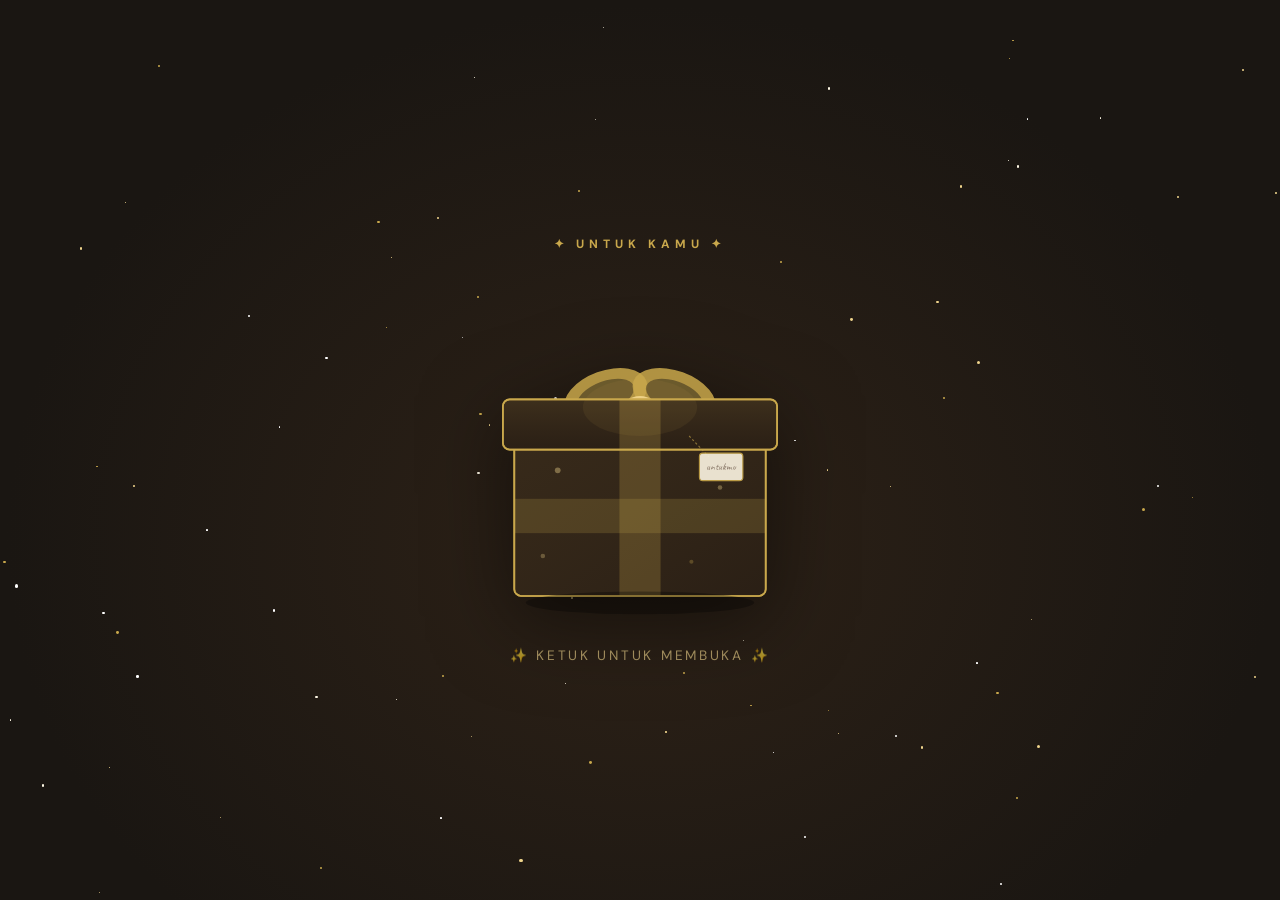
==== commit fa9e94c9: "benerin penamaan" ====
--- a/index.html
+++ b/index.html
@@ -3,355 +3,620 @@
 <head>
 <meta charset="UTF-8">
 <meta name="viewport" content="width=device-width, initial-scale=1.0">
-<title>Selamat Telah Menyelesaikan Skripsi 🎓</title>
+<title>Kotak Misteri</title>
 <link href="https://fonts.googleapis.com/css2?family=Playfair+Display:ital,wght@0,400;0,700;1,400&family=DM+Sans:wght@300;400;500&family=Caveat:wght@400;700&display=swap" rel="stylesheet">
-<link rel="stylesheet" href="style.css">
+<style>
+*,*::before,*::after{margin:0;padding:0;box-sizing:border-box;}
+
+:root {
+  --gold: #C9A84C;
+  --gold-light: #F0D58C;
+  --gold-pale: #FDF6E3;
+  --ink: #1A1612;
+  --ink-soft: #3D3530;
+  --muted: #8C7B6B;
+  --cream: #FAF7F2;
+  --parchment: #F3EDD8;
+}
+
+html,body{width:100%;height:100%;overflow:hidden;}
+
+body {
+  font-family: 'DM Sans', sans-serif;
+  background: radial-gradient(ellipse at 50% 60%, #2E2217 0%, #1A1612 70%);
+  display: flex;
+  align-items: center;
+  justify-content: center;
+  min-height: 100vh;
+  position: relative;
+}
+
+/* ── STARS ── */
+#stars-bg {
+  position: fixed;
+  inset: 0;
+  pointer-events: none;
+  overflow: hidden;
+  z-index: 0;
+}
+.star-p {
+  position: absolute;
+  border-radius: 50%;
+  background: #F0D58C;
+  animation: twinkle var(--d,3s) ease-in-out infinite var(--dl,0s);
+}
+@keyframes twinkle {
+  0%,100%{opacity:0;transform:scale(0.7);}
+  50%{opacity:var(--op,0.6);transform:scale(1);}
+}
+
+/* ── FLOATING PETALS ── */
+.petal {
+  position: fixed;
+  font-size: var(--fs,1.2rem);
+  pointer-events: none;
+  z-index: 0;
+  animation: petalFall var(--dur,8s) linear infinite var(--delay,0s);
+  opacity: 0;
+}
+@keyframes petalFall {
+  0%{transform:translateY(-60px) rotate(0deg) translateX(0);opacity:0;}
+  10%{opacity:0.7;}
+  85%{opacity:0.5;}
+  100%{transform:translateY(105vh) rotate(var(--rot,360deg)) translateX(var(--dx,20px));opacity:0;}
+}
+
+/* ── MAIN SCENE ── */
+#scene {
+  position: relative;
+  z-index: 10;
+  display: flex;
+  flex-direction: column;
+  align-items: center;
+  gap: 1.5rem;
+}
+
+.intro-label {
+  font-size: 12px;
+  font-weight: 700;
+  letter-spacing: 0.4em;
+  text-transform: uppercase;
+  color: var(--gold);
+  opacity: 0;
+  animation: fadeUp 0.9s ease forwards 0.3s;
+}
+
+/* ── BOX ── */
+#gift-wrap {
+  cursor: pointer;
+  position: relative;
+  opacity: 0;
+  animation: fadeUp 1s ease forwards 0.6s;
+  user-select: none;
+  background: transparent;
+  border: none;
+  outline: none;
+  -webkit-tap-highlight-color: transparent;
+}
+
+#gift-svg {
+  width: min(320px, 80vw);
+  height: auto;
+  filter: drop-shadow(0 20px 40px rgba(0,0,0,0.5));
+  transition: transform 0.3s ease;
+}
+
+#gift-wrap:hover #gift-svg {
+  transform: scale(1.03) translateY(-4px);
+}
+
+.shine-box { display: none; }
+
+.click-hint {
+  font-size: 0.85rem;
+  color: rgba(240,213,140,0.6);
+  letter-spacing: 0.2em;
+  text-transform: uppercase;
+  opacity: 0;
+  animation: fadeUp 1s ease forwards 1s, pulseHint 2s ease-in-out infinite 2s;
+}
+@keyframes pulseHint {
+  0%,100%{opacity:0.5;}
+  50%{opacity:1;}
+}
+@keyframes fadeUp {
+  from{opacity:0;transform:translateY(20px);}
+  to{opacity:1;transform:translateY(0);}
+}
+
+/* ── LID OPEN ── */
+#lid {
+  transform-origin: center bottom;
+  transition: transform 0.7s cubic-bezier(0.34, 1.56, 0.64, 1);
+}
+.lid-open #lid {
+  transform: rotate(-140deg) translateY(-10px);
+}
+
+/* ── LETTER OVERLAY ── */
+#letter-overlay {
+  position: fixed;
+  inset: 0;
+  z-index: 999;
+  background: rgba(16, 12, 8, 0.0);
+  display: flex;
+  align-items: center;
+  justify-content: center;
+  padding: 1.5rem;
+  pointer-events: none;
+  transition: background 0.6s ease;
+}
+#letter-overlay.show {
+  background: rgba(16, 12, 8, 0.85);
+  pointer-events: all;
+  backdrop-filter: blur(8px);
+}
+
+#letter-card {
+  background: #FDFBF7;
+  background-image: 
+    linear-gradient(90deg, rgba(201,168,76,0.03) 1px, transparent 1px),
+    linear-gradient(rgba(201,168,76,0.03) 1px, transparent 1px);
+  background-size: 22px 22px;
+  border-radius: 4px;
+  padding: 3.5rem 3rem 3rem;
+  max-width: 600px;
+  width: 100%;
+  position: relative;
+  box-shadow: 0 40px 80px rgba(0,0,0,0.5), inset 0 0 40px rgba(139,115,85,0.08);
+  transform: scale(0.85) translateY(40px);
+  opacity: 0;
+  transition: transform 0.6s cubic-bezier(0.34, 1.56, 0.64, 1) 0.2s, opacity 0.5s ease 0.2s;
+  max-height: 90vh;
+  overflow-y: auto;
+}
+#letter-card::-webkit-scrollbar{width:4px;}
+#letter-card::-webkit-scrollbar-thumb{background:var(--gold);border-radius:4px;}
+
+#letter-overlay.show #letter-card {
+  transform: scale(1) translateY(0);
+  opacity: 1;
+}
+
+/* Red margin line */
+#letter-card::before {
+  content: '';
+  position: absolute;
+  top: 0; bottom: 0; left: 48px;
+  width: 2px;
+  background: rgba(226,75,74,0.3);
+}
+
+.letter-eyebrow {
+  font-size: 11px;
+  font-weight: 700;
+  letter-spacing: 0.4em;
+  text-transform: uppercase;
+  color: var(--gold);
+  margin-bottom: 1.5rem;
+  padding-left: 24px;
+}
+
+.letter-heading {
+  font-family: 'Playfair Display', serif;
+  font-size: clamp(1.6rem, 4vw, 2.4rem);
+  font-weight: 700;
+  color: var(--ink);
+  line-height: 1.25;
+  margin-bottom: 2rem;
+  padding-left: 24px;
+}
+.letter-heading em {
+  font-style: italic;
+  color: var(--gold);
+}
+
+.letter-body-wrap {
+  padding-left: 24px;
+}
+
+.letter-p {
+  font-size: 1.05rem;
+  line-height: 2;
+  color: var(--ink-soft);
+  margin-bottom: 1.2rem;
+  font-family: 'DM Sans', sans-serif;
+}
+
+.divider-letter {
+  display: flex;
+  align-items: center;
+  gap: 12px;
+  margin: 2rem 0;
+}
+.divider-letter::before,.divider-letter::after {
+  content:'';flex:1;height:1px;background:rgba(201,168,76,0.3);
+}
+.divider-letter span {
+  font-size: 1rem;
+  color: var(--gold);
+}
+
+.letter-sign {
+  font-family: 'Caveat', cursive;
+  font-size: 2rem;
+  font-weight: 700;
+  color: var(--ink);
+  display: inline-block;
+  transform: rotate(-2deg);
+  margin-top: 1.5rem;
+}
+
+.letter-emoji {
+  display: block;
+  font-size: 2rem;
+  margin-top: 0.5rem;
+  animation: floatMoji 3s ease-in-out infinite;
+}
+@keyframes floatMoji {
+  0%,100%{transform:translateY(0) rotate(5deg);}
+  50%{transform:translateY(-8px) rotate(-5deg);}
+}
+
+/* ── CLOSE BTN ── */
+#close-btn {
+  position: sticky;
+  top: -3.5rem;
+  right: 0;
+  float: right;
+  width: 36px; height: 36px;
+  border-radius: 50%;
+  background: rgba(255,255,255,0.08);
+  border: 1px solid rgba(201,168,76,0.3);
+  color: var(--muted);
+  font-size: 1rem;
+  cursor: pointer;
+  display: flex; align-items: center; justify-content: center;
+  transition: all 0.25s;
+  flex-shrink: 0;
+}
+#close-btn:hover {
+  background: var(--gold);
+  color: var(--ink);
+  transform: rotate(90deg);
+  border-color: var(--gold);
+}
+
+/* ── PARTICLES BURST ── */
+.burst-p {
+  position: fixed;
+  pointer-events: none;
+  z-index: 500;
+  border-radius: 2px;
+  animation: burstFly var(--bd, 1s) ease-out forwards;
+}
+@keyframes burstFly {
+  0%{transform:translate(0,0) rotate(0deg) scale(1);opacity:1;}
+  100%{transform:translate(var(--bx,0px),var(--by,-120px)) rotate(var(--br,360deg)) scale(0.3);opacity:0;}
+}
+
+/* ── CONFETTI MINI ── */
+.conf-mini {
+  position: fixed;
+  pointer-events: none;
+  z-index: 501;
+  animation: confMini linear forwards;
+  opacity: 0;
+}
+@keyframes confMini {
+  0%{transform:translateY(0) rotate(0deg);opacity:0;}
+  10%{opacity:1;}
+  80%{opacity:0.8;}
+  100%{transform:translateY(60vh) rotate(720deg);opacity:0;}
+}
+
+/* ── REDIRECT OVERLAY ── */
+#redirect-overlay {
+  position: fixed;
+  inset: 0;
+  z-index: 9999;
+  background: #1A1612;
+  display: flex;
+  flex-direction: column;
+  align-items: center;
+  justify-content: center;
+  gap: 1.5rem;
+  opacity: 0;
+  pointer-events: none;
+  transition: opacity 0.8s ease;
+}
+#redirect-overlay.show {
+  opacity: 1;
+  pointer-events: all;
+}
+.redir-cap { font-size: 4rem; animation: capBounce 1.2s ease-in-out infinite; }
+@keyframes capBounce {
+  0%,100%{transform:translateY(0) rotate(-5deg);}
+  50%{transform:translateY(-16px) rotate(5deg);}
+}
+.redir-text {
+  font-family: 'Playfair Display', serif;
+  font-size: clamp(1.1rem, 3vw, 1.6rem);
+  color: var(--gold-light);
+  letter-spacing: 0.05em;
+  text-align: center;
+}
+.redir-bar-wrap {
+  width: min(300px,70vw); height: 4px;
+  background: rgba(201,168,76,0.2);
+  border-radius: 4px; overflow: hidden;
+}
+.redir-bar {
+  height:100%; width:0%;
+  background: linear-gradient(90deg,var(--gold),var(--gold-light));
+  border-radius:4px; transition: width 0.1s linear;
+  box-shadow: 0 0 10px rgba(240,213,140,0.4);
+}
+
+/* Mobile */
+@media(max-width:480px){
+  #letter-card{padding:2.5rem 1.5rem 2rem;}
+  #letter-card::before{left:28px;}
+  .letter-eyebrow,.letter-heading,.letter-body-wrap{padding-left:12px;}
+  .letter-p{font-size:0.95rem;}
+}
+</style>
 </head>
 <body>
 
-<!-- ══ LOADING SCREEN ══ -->
-<div id="loading-screen">
-  <div class="loader-cap">🎓</div>
-  <div class="loader-text">Mempersiapkan kejutan untukmu...</div>
-  <div class="loader-bar-wrap">
-    <div class="loader-bar" id="loader-bar"></div>
+<!-- Stars -->
+<div id="stars-bg"></div>
+
+<!-- Scene -->
+<div id="scene">
+  <p class="intro-label">✦ Untuk Kamu ✦</p>
+
+  <div id="gift-wrap" onclick="openBox()">
+    <svg id="gift-svg" viewBox="0 0 280 300" fill="none" xmlns="http://www.w3.org/2000/svg">
+
+      <!-- BOX BODY -->
+      <rect x="30" y="140" width="220" height="140" rx="6" fill="#2E2217" stroke="#C9A84C" stroke-width="1.5"/>
+      <!-- box shading -->
+      <rect x="30" y="140" width="220" height="140" rx="6" fill="url(#boxGrad)" opacity="0.4"/>
+      <!-- vertical ribbon on body -->
+      <rect x="122" y="140" width="36" height="140" fill="#C9A84C" opacity="0.25"/>
+      <!-- horizontal ribbon on body -->
+      <rect x="30" y="195" width="220" height="30" fill="#C9A84C" opacity="0.2"/>
+      <!-- gold trim body -->
+      <rect x="30" y="140" width="220" height="140" rx="6" fill="none" stroke="#C9A84C" stroke-width="1.5"/>
+
+      <!-- BOW -->
+      <!-- left loop -->
+      <ellipse cx="110" cy="105" rx="38" ry="22" fill="#C9A84C" opacity="0.85" transform="rotate(-20 110 105)"/>
+      <ellipse cx="110" cy="105" rx="26" ry="13" fill="#1A1612" opacity="0.45" transform="rotate(-20 110 105)"/>
+      <!-- right loop -->
+      <ellipse cx="170" cy="105" rx="38" ry="22" fill="#C9A84C" opacity="0.85" transform="rotate(20 170 105)"/>
+      <ellipse cx="170" cy="105" rx="26" ry="13" fill="#1A1612" opacity="0.45" transform="rotate(20 170 105)"/>
+      <!-- bow center knot -->
+      <ellipse cx="140" cy="118" rx="16" ry="13" fill="#F0D58C"/>
+      <ellipse cx="140" cy="118" rx="8" ry="6" fill="#C9A84C"/>
+
+      <!-- LID (animated) -->
+      <g id="lid">
+        <!-- lid body -->
+        <rect x="20" y="108" width="240" height="44" rx="6" fill="#2E2217" stroke="#C9A84C" stroke-width="1.5"/>
+        <rect x="20" y="108" width="240" height="44" rx="6" fill="url(#lidGrad)" opacity="0.5"/>
+        <!-- vertical ribbon on lid -->
+        <rect x="122" y="108" width="36" height="44" fill="#C9A84C" opacity="0.25"/>
+        <!-- gold trim lid -->
+        <rect x="20" y="108" width="240" height="44" rx="6" fill="none" stroke="#C9A84C" stroke-width="1.5"/>
+      </g>
+
+      <!-- GLOW on bow -->
+      <ellipse cx="140" cy="115" rx="50" ry="25" fill="#C9A84C" opacity="0.08"/>
+
+      <!-- SHINE dots -->
+      <circle cx="68" cy="170" r="2.5" fill="#F0D58C" opacity="0.4"/>
+      <circle cx="210" cy="185" r="2" fill="#F0D58C" opacity="0.35"/>
+      <circle cx="185" cy="250" r="1.8" fill="#C9A84C" opacity="0.3"/>
+      <circle cx="55" cy="245" r="2" fill="#F0D58C" opacity="0.3"/>
+
+      <!-- tag dangling -->
+      <line x1="183" y1="140" x2="200" y2="158" stroke="#C9A84C" stroke-width="1" stroke-dasharray="2,2" opacity="0.6"/>
+      <rect x="192" y="155" width="38" height="24" rx="3" fill="#FDF6E3" stroke="#C9A84C" stroke-width="1" opacity="0.9"/>
+      <text x="211" y="170" text-anchor="middle" font-family="'Caveat',cursive" font-size="9" fill="#8C7B6B">untukmu</text>
+
+      <!-- SHADOW -->
+      <ellipse cx="140" cy="286" rx="100" ry="10" fill="#000" opacity="0.3"/>
+
+      <defs>
+        <linearGradient id="boxGrad" x1="0" y1="0" x2="1" y2="1">
+          <stop offset="0%" stop-color="#C9A84C" stop-opacity="0.15"/>
+          <stop offset="100%" stop-color="#000" stop-opacity="0.2"/>
+        </linearGradient>
+        <linearGradient id="lidGrad" x1="0" y1="0" x2="0" y2="1">
+          <stop offset="0%" stop-color="#C9A84C" stop-opacity="0.2"/>
+          <stop offset="100%" stop-color="#000" stop-opacity="0.15"/>
+        </linearGradient>
+      </defs>
+    </svg>
+
+    <div class="shine-box"></div>
   </div>
-  <div class="loader-pct" id="loader-pct">0%</div>
+
+  <p class="click-hint">✨ Ketuk untuk membuka ✨</p>
 </div>
 
-<!-- ══ FLOATING TOOLBAR ══ -->
-<div id="toolbar">
-  <button class="tb-btn" id="game-btn" title="Mini Games">🎮</button>
-  <button class="tb-btn" id="music-btn" title="Music Player">🎵</button>
-</div>
-
-<!-- ══ MUSIC PANEL ══ -->
-<div id="music-panel">
-  <p class="mp-title">♪ Now Playing</p>
-  <p class="mp-song-name" id="mp-song-name">Graduation Song</p>
-  <p class="mp-artist" id="mp-artist">🎓 Celebration Mix</p>
-  <div class="mp-progress-wrap" id="mp-progress-wrap">
-    <div class="mp-progress-fill" id="mp-progress-fill"></div>
-  </div>
-  <div class="mp-times">
-    <span id="mp-time-now">0:00</span>
-    <span id="mp-time-total">1:00</span>
-  </div>
-  <div class="mp-controls">
-    <button class="mp-ctrl-btn" id="mp-prev" title="Previous">⏮</button>
-    <button class="mp-ctrl-btn play-pause" id="mp-play-pause">▶</button>
-    <button class="mp-ctrl-btn" id="mp-next" title="Next">⏭</button>
-  </div>
-  <div class="mp-playlist" id="mp-tracklist"></div>
-</div>
-
-<!-- ══ GAME OVERLAY ══ -->
-<div id="game-overlay">
-  <div id="game-modal">
-    <div class="gm-header">
-      <span class="gm-title">Mini Games Sarjana</span>
-      <button class="gm-close" id="gm-close">✕</button>
-    </div>
-    <div class="gm-tabs">
-      <div class="gm-tab active" data-game="game-memory">🃏 Memory</div>
-      <div class="gm-tab" data-game="game-scramble">🔤 Kata Acak</div>
-    </div>
-
-    <!-- Memory Game -->
-    <div class="gm-game active" id="game-memory">
-      <div class="gm-score" id="mem-score-container">Pasang: <span id="mem-score">0</span> | Langkah: <span id="mem-moves">0</span></div>
-      <div class="memory-board" id="memory-board"></div>
-      <button class="scramble-submit" id="mem-restart" style="width:100%;margin-top:0.5rem">🔄 Main Lagi</button>
-    </div>
-
-    <!-- Word Scramble -->
-    <div class="gm-game" id="game-scramble">
-      <div class="gm-score">Skor: <span id="sc-score">0</span> | Percobaan: <span id="sc-attempts">0</span></div>
-      <div class="scramble-word" id="sc-scrambled">LOADING</div>
-      <p class="scramble-hint" id="sc-hint"></p>
-      <div class="scramble-input-row">
-        <input type="text" class="scramble-input" id="sc-input" placeholder="Ketik jawabanmu..." autocomplete="off">
-        <button class="scramble-submit" id="sc-submit">Cek</button>
-      </div>
-      <p class="scramble-result" id="sc-result"></p>
-      <div style="text-align: center;">
-        <button class="mp-ctrl-btn" id="sc-skip" style="margin-top:0.5rem;font-size:0.8rem;color:var(--muted)">⏭ Lewati</button>
+<!-- Letter Overlay -->
+<div id="letter-overlay">
+  <div id="letter-card">
+    <button id="close-btn" onclick="closeLetter()" title="Tutup">✕</button>
+
+    <p class="letter-eyebrow">✦ Surat Kecil Untukmu ✦</p>
+    <h2 class="letter-heading">
+      Selamat,<br><em>Kamu Berhasil!</em>
+    </h2>
+
+    <div class="letter-body-wrap">
+      <p class="letter-p">
+        Hei, kamu — ya, kamu yang sedang membaca ini.
+        Aku ingin kamu tahu bahwa apa yang baru saja kamu capai itu sungguh luar biasa.
+        Tidak mudah, dan tidak semua orang bisa melakukannya.
+      </p>
+      <p class="letter-p">
+        Ingat malam-malam panjang itu? Saat layar laptop menjadi satu-satunya cahaya di ruangan,
+        saat kalimat terasa berat untuk ditulis, saat revisi terasa tiada akhirnya —
+        kamu melewati semua itu. Dan sekarang kamu di sini.
+      </p>
+
+      <div class="divider-letter"><span>🎓</span></div>
+
+      <p class="letter-p">
+        Gelar yang kini melekat pada namamu bukan sekadar huruf di atas kertas.
+        Ia adalah bukti dari karakter yang tangguh, tekad yang tak mudah padam,
+        dan semangat belajar yang tidak pernah kamu padamkan — bahkan saat segalanya terasa berat.
+      </p>
+      <p class="letter-p">
+        Dunia menantikanmu. Dengan semua yang sudah kamu pelajari, semua yang sudah kamu lewati —
+        kamu jauh lebih siap dari yang kamu kira untuk melangkah ke babak berikutnya.
+        Dan aku percaya, babak itu akan indah.
+      </p>
+
+      <div class="divider-letter"><span>✦</span></div>
+
+      <p class="letter-p" style="font-family:'Playfair Display',serif;font-style:italic;font-size:1.1rem;color:var(--ink);">
+        "Ini bukan akhir dari perjalanan — ini adalah halaman pertama dari bab paling menarik dalam hidupmu."
+      </p>
+
+      <div style="text-align:right;margin-top:2rem;">
+        <span class="letter-sign">Selamat Melangkah Maju.</span>
+        <span class="letter-emoji">🎓</span>
       </div>
     </div>
   </div>
 </div>
 
-<!-- ══════════════════════════════════════
-     HERO — PARALLAX
-══════════════════════════════════════ -->
-<section class="parallax-hero" id="hero">
-  <div class="layer layer-bg"></div>
-  <div class="stars" id="stars"></div>
-
-  <div class="layer layer-mid" id="layerMid">
-    <svg viewBox="0 0 1400 900" fill="none" xmlns="http://www.w3.org/2000/svg" preserveAspectRatio="xMidYMid slice">
-      <circle cx="700" cy="450" r="340" stroke="#C9A84C" stroke-width="0.6" opacity="0.18"/>
-      <circle cx="700" cy="450" r="420" stroke="#C9A84C" stroke-width="0.4" opacity="0.1"/>
-      <circle cx="700" cy="450" r="500" stroke="#C9A84C" stroke-width="0.3" opacity="0.07"/>
-      <path d="M80 80 L130 80 L130 130" stroke="#C9A84C" stroke-width="1" opacity="0.35"/>
-      <path d="M80 80 L80 130" stroke="#C9A84C" stroke-width="1" opacity="0.35"/>
-      <path d="M1320 80 L1270 80 L1270 130" stroke="#C9A84C" stroke-width="1" opacity="0.35"/>
-      <path d="M1320 80 L1320 130" stroke="#C9A84C" stroke-width="1" opacity="0.35"/>
-      <path d="M80 820 L130 820 L130 770" stroke="#C9A84C" stroke-width="1" opacity="0.35"/>
-      <path d="M80 820 L80 770" stroke="#C9A84C" stroke-width="1" opacity="0.35"/>
-      <path d="M1320 820 L1270 820 L1270 770" stroke="#C9A84C" stroke-width="1" opacity="0.35"/>
-      <path d="M1320 820 L1320 770" stroke="#C9A84C" stroke-width="1" opacity="0.35"/>
-    </svg>
+<!-- Redirect overlay -->
+<div id="redirect-overlay">
+  <div class="redir-cap">🎓</div>
+  <p class="redir-text">Membuka perayaanmu...</p>
+  <div class="redir-bar-wrap">
+    <div class="redir-bar" id="redir-bar"></div>
   </div>
-
-  <div class="layer layer-front" id="layerFront">
-    <svg viewBox="0 0 1400 900" fill="none" xmlns="http://www.w3.org/2000/svg" preserveAspectRatio="xMidYMid slice">
-      <circle cx="200" cy="180" r="4" fill="#C9A84C" opacity="0.5"/>
-      <circle cx="1200" cy="200" r="3" fill="#C9A84C" opacity="0.4"/>
-      <circle cx="350" cy="700" r="5" fill="#C9A84C" opacity="0.3"/>
-      <circle cx="1100" cy="680" r="4" fill="#C9A84C" opacity="0.35"/>
-      <circle cx="150" cy="500" r="2.5" fill="#F0D58C" opacity="0.5"/>
-      <circle cx="1280" cy="450" r="2.5" fill="#F0D58C" opacity="0.5"/>
-      <rect x="644" y="100" width="112" height="10" rx="2" fill="#C9A84C" opacity="0.3"/>
-      <polygon points="700,110 640,145 760,145" fill="#C9A84C" opacity="0.15"/>
-      <line x1="700" y1="110" x2="720" y2="160" stroke="#C9A84C" stroke-width="1" opacity="0.2"/>
-      <circle cx="728" cy="165" r="5" fill="#C9A84C" opacity="0.25"/>
-    </svg>
-  </div>
-
-  <div class="hero-content">
-    <p class="eyebrow">✦ Pencapaian Luar Biasa ✦</p>
-    <h1 class="hero-title">Selamat,<br><em>Sarjana!</em></h1>
-    <p class="hero-name">Kepada seluruh pejuang skripsi yang telah berhasil</p>
-    <div class="divider-gold">
-      <span class="divider-dot"></span>
-      <span class="divider-dot"></span>
-      <span class="divider-dot"></span>
-    </div>
-  </div>
-
-  <div class="scroll-hint">
-    <div class="scroll-arrow"></div>
-    <span>Scroll</span>
-  </div>
-
-  <div class="confetti-wrap" id="confettiWrap"></div>
-</section>
-
-<!-- ══════════════════════════════════════
-     QUOTE (SCROLL TRIGGERED + FALLING FLOWERS)
-══════════════════════════════════════ -->
-<section class="section-quote quote-scene" id="quoteScene">
-  <div class="bg-deco"></div>
-  <div class="bg-deco2"></div>
-
-  <div class="quote-inner reveal">
-      <span class="big-quote">"</span>
-      <p class="quote-text">
-          Setiap halaman yang kamu tulis,
-          setiap malam yang kamu habiskan,
-          setiap revisi yang kamu lewati —
-          semua itu bukan sia-sia.
-          Itu adalah bukti bahwa kamu tidak pernah menyerah.
-      </p>
-      <p class="quote-attr">
-          — Untuk para pejuang gelar
-      </p>
-  </div>
-</section>
-
-<!-- ══════════════════════════════════════
-     MILESTONES
-══════════════════════════════════════ -->
-<section class="section-milestones">
-  <p class="section-label reveal">Perjalananmu</p>
-  <h2 class="section-heading reveal">Jejak Perjuangan<br>yang Membanggakan</h2>
-  
-  <div class="carousel-container reveal">
-    <button class="carousel-btn carousel-prev" id="carousel-prev" aria-label="Previous">❮</button>
-    <div class="carousel-wrapper">
-      <div class="carousel-track" id="carousel-track">
-        <div class="carousel-card">
-          <div class="card">
-            <span class="card-icon">📚</span>
-            <p class="card-title">Riset Tanpa Henti</p>
-            <p class="card-desc">Dari perpustakaan hingga layar laptop, kamu menjelajahi setiap sumber untuk menemukan jawaban terbaik.</p>
-          </div>
-        </div>
-        <div class="carousel-card">
-          <div class="card">
-            <span class="card-icon">✍️</span>
-            <p class="card-title">Menulis dengan Jiwa</p>
-            <p class="card-desc">Setiap kata yang tertuang adalah hasil pemikiran mendalam dan dedikasi yang tidak ternilai.</p>
-          </div>
-        </div>
-        <div class="carousel-card">
-          <div class="card">
-            <span class="card-icon">🎯</span>
-            <p class="card-title">Menghadapi Sidang</p>
-            <p class="card-desc">Berdiri di depan penguji dengan percaya diri — itu adalah momen keberanianmu yang sesungguhnya.</p>
-          </div>
-        </div>
-        <div class="carousel-card">
-          <div class="card">
-            <span class="card-icon">🏆</span>
-            <p class="card-title">Meraih Gelar</p>
-            <p class="card-desc">Sebuah titel yang kini melekat pada namamu, bukti nyata dari kerja keras bertahun-tahun.</p>
-          </div>
-        </div>
-      </div>
-    </div>
-    <button class="carousel-btn carousel-next" id="carousel-next" aria-label="Next">❯</button>
-  </div>
-  <div class="carousel-dots" id="carousel-dots"></div>
-</section>
-
-<!-- ══════════════════════════════════════
-     IMAGE GALLERY — TEMPLATE POLAROID
-     Ini adalah area di mana kamu bisa 
-     memasang foto kamu sendiri
-══════════════════════════════════════ -->
-<section class="section-gallery">
-  <p class="section-label reveal" style="text-align: center; color: var(--gold); font-size:12px; font-weight:700; letter-spacing:0.35em;">Kenangan Indah</p>
-  <h2 class="section-heading reveal">Momen yang Tak<br>Terlupakan</h2>
-
-  <div class="gallery-grid">
-    
-    <!-- TEMPLATE FOTO 1 -->
-    <div class="gallery-item reveal">
-      <div class="gallery-img-wrap">
-        
-        <!-- MASUKKAN LINK FOTO ASLI DI ATRIBUT src DI BAWAH INI -->
-        <!-- Contoh: <img src="foto-bab1-aku.jpg" ...> -->
-        <img src="ChatGPT Image Jun 22, 2026, 12_27_37 AM.png" alt="Foto Bab 1" class="gallery-img">
-        
-        <div class="placeholder-text-wrap">
-          <div class="placeholder-icon">📸</div>
-          <p class="placeholder-text">Taruh Foto Bab 1 Di Sini</p>
-        </div>
-        
-        <div class="gallery-caption">Bab 1</div>
-      </div>
-    </div>
-
-    <!-- TEMPLATE FOTO 2 -->
-    <div class="gallery-item reveal" style="transition-delay: 0.1s">
-      <div class="gallery-img-wrap">
-        
-        <!-- MASUKKAN LINK FOTO ASLI DI ATRIBUT src DI BAWAH INI -->
-        <img src="ChatGPT Image Jun 22, 2026, 12_27_37 AM.png" alt="Revisi ke-∞" class="gallery-img">
-        
-        <div class="placeholder-text-wrap">
-          <div class="placeholder-icon">📸</div>
-          <p class="placeholder-text">Taruh Foto Revisi Di Sini</p>
-        </div>
-
-        <div class="gallery-caption">Revisi ke-∞</div>
-      </div>
-    </div>
-
-    <!-- TEMPLATE FOTO 3 -->
-    <div class="gallery-item reveal" style="transition-delay: 0.2s">
-      <div class="gallery-img-wrap">
-        
-        <!-- MASUKKAN LINK FOTO ASLI DI ATRIBUT src DI BAWAH INI -->
-        <img src="ChatGPT Image Jun 22, 2026, 12_27_37 AM.png" alt="Hari Sidang" class="gallery-img">
-        
-        <div class="placeholder-text-wrap">
-          <div class="placeholder-icon">📸</div>
-          <p class="placeholder-text">Taruh Foto Sidang Di Sini</p>
-        </div>
-
-        <div class="gallery-caption">Hari Sidang</div>
-      </div>
-    </div>
-
-    <!-- TEMPLATE FOTO 4 -->
-    <div class="gallery-item reveal" style="transition-delay: 0.3s">
-      <div class="gallery-img-wrap">
-        
-        <!-- MASUKKAN LINK FOTO ASLI DI ATRIBUT src DI BAWAH INI -->
-        <img src="ChatGPT Image Jun 22, 2026, 12_27_37 AM.png" alt="Selamat Lulus" class="gallery-img">
-        
-        <div class="placeholder-text-wrap">
-          <div class="placeholder-icon">📸</div>
-          <p class="placeholder-text">Taruh Foto Lulus Di Sini</p>
-        </div>
-
-        <div class="gallery-caption">Lulus!</div>
-      </div>
-    </div>
-
-  </div>
-</section>
-
-<!-- ══════════════════════════════════════
-     MESSAGE — VINTAGE LETTER
-══════════════════════════════════════ -->
-<section class="section-message">
-  <div class="message-inner">
-    <p class="section-label reveal">Pesan Untukmu</p>
-    
-    <div class="letter-wrapper reveal">
-      <div class="letter-content">
-        <h4 class="message-heading">
-          Ini Bukan Akhir,<br><em>Ini Awal dari Segalanya</em>
-        </h4>
-        
-        <div class="letter-body">
-          <p class="message-body">
-            Kamu telah membuktikan bahwa keteguhan hati, kerja keras, dan semangat belajar mampu mengantarmu melewati salah 
-            satu tantangan terbesar dalam hidupmu.
-          </p>
-          <p class="message-body">
-            Gelar yang kamu raih bukan sekadar tulisan di ijazah — ia adalah cerminan karakter, ketahanan, dan mimpi yang kamu perjuangkan setiap hari. Dunia menanti kontribusimu yang luar biasa.
-          </p>
-        </div>
-        
-        <div class="letter-signature">
-          <p class="message-sign">Selamat Melangkah Maju.</p>
-          <div class="sign-mark">🎓</div>
-        </div>
-      </div>
-    </div>
-  </div>
-</section>
-
-<!-- ══════════════════════════════════════
-     SEKSI HARAPAN MASA DEPAN
-══════════════════════════════════════ -->
-<section class="section-future reveal">
-  <div class="message-inner" style="padding-top: 4rem;">
-    <p class="section-label">Langkah Selanjutnya</p>
-    <h2 class="section-heading" style="color: var(--gold-light);">Mimpi yang Menanti</h2>
-    <p style="color: var(--muted); text-align: center; line-height: 1.8;">
-      Gelar ini hanyalah pembuka pintu. Apa pun rencana masa depanmu — apakah itu mengejar karier impian, 
-      melanjutkan studi lebih tinggi, atau memulai petualangan baru — pastikan kamu tetap menjadi pribadi 
-      yang tangguh seperti saat menyelesaikan skripsi.
-    </p>
-  </div>
-</section>
-
-<!-- ══════════════════════════════════════
-     SEKSI TESTIMONI / THANK YOU
-══════════════════════════════════════ -->
-<section class="section-thanks reveal" style="padding: 4rem 2rem; text-align: center;">
-  <p class="section-label">Terima Kasih</p>
-  <h3 style="color: var(--gold); font-size: 1.5rem; margin-bottom: 1rem;">Kepada Pendukung Setiamu</h3>
-  <p style="color: var(--muted);">
-    Jangan lupa untuk berterima kasih kepada orang tua, sahabat, dan pihak yang telah mendukungmu 
-    melewati hari-hari sulit di masa penyusunan skripsi.
-  </p>
-</section>
-
-<!-- ══════════════════════════════════════
-     FOOTER
-══════════════════════════════════════ -->
-<footer>
-  <span class="gold-mark">✦</span>
-  <p>Dibuat dengan penuh kebanggaan · Untuk para Sarjana Terbaik</p>
-</footer>
-
-<script src="main.js"></script>
+</div>
+
+<script>
+/* ── STARS ── */
+(function(){
+  const wrap = document.getElementById('stars-bg');
+  const colors = ['#F0D58C','#FFF9E6','#C9A84C','#FFFFFF'];
+  for(let i=0;i<90;i++){
+    const s = document.createElement('div');
+    s.className='star-p';
+    const sz = Math.random()*2.5+0.8;
+    s.style.cssText=`width:${sz}px;height:${sz}px;top:${Math.random()*100}%;left:${Math.random()*100}%;background:${colors[Math.floor(Math.random()*colors.length)]};--d:${2.5+Math.random()*4}s;--dl:${Math.random()*5}s;--op:${0.3+Math.random()*0.7};`;
+    wrap.appendChild(s);
+  }
+})();
+
+/* ── PETALS ── */
+(function(){
+  const petals = ['🌸','✨','⭐','🌟','💛','🏵️'];
+  for(let i=0;i<12;i++){
+    const p = document.createElement('div');
+    p.className='petal';
+    p.textContent = petals[Math.floor(Math.random()*petals.length)];
+    p.style.cssText=`left:${Math.random()*100}%;--fs:${0.8+Math.random()*0.8}rem;--dur:${10+Math.random()*8}s;--delay:${Math.random()*10}s;--rot:${Math.random()>0.5?360:-360}deg;--dx:${(Math.random()-0.5)*80}px;`;
+    document.body.appendChild(p);
+  }
+})();
+
+/* ── BOX OPEN ── */
+let boxOpened = false;
+
+function openBox(){
+  if(boxOpened) return;
+  boxOpened = true;
+
+  // Open lid
+  document.getElementById('gift-wrap').classList.add('lid-open');
+
+  // Burst particles
+  const cx = window.innerWidth/2, cy = window.innerHeight/2;
+  const colors = ['#C9A84C','#F0D58C','#FFF9E6','#E8D080','#a07830'];
+  for(let i=0;i<30;i++){
+    const bp = document.createElement('div');
+    bp.className='burst-p';
+    const sz=4+Math.random()*7;
+    const angle=Math.random()*Math.PI*2;
+    const dist=80+Math.random()*160;
+    bp.style.cssText=`
+      width:${sz}px;height:${sz}px;
+      background:${colors[Math.floor(Math.random()*colors.length)]};
+      left:${cx}px;top:${cy-40}px;
+      border-radius:${Math.random()>0.5?'50%':'2px'};
+      --bx:${Math.cos(angle)*dist}px;
+      --by:${Math.sin(angle)*dist-100}px;
+      --br:${Math.random()*720}deg;
+      --bd:${0.6+Math.random()*0.8}s;
+    `;
+    document.body.appendChild(bp);
+    setTimeout(()=>bp.remove(),1800);
+  }
+
+  // Mini confetti falling
+  setTimeout(()=>{
+    for(let i=0;i<25;i++){
+      const c=document.createElement('div');
+      c.className='conf-mini';
+      const sz=4+Math.random()*6;
+      c.style.cssText=`
+        width:${sz}px;height:${sz}px;
+        background:${colors[Math.floor(Math.random()*colors.length)]};
+        left:${20+Math.random()*60}%;top:0;
+        border-radius:${Math.random()>0.5?'50%':'2px'};
+        animation-duration:${3+Math.random()*4}s;
+        animation-delay:${Math.random()*1.5}s;
+      `;
+      document.body.appendChild(c);
+      setTimeout(()=>c.remove(),8000);
+    }
+  },300);
+
+  // Show letter after short delay
+  setTimeout(()=>{
+    document.getElementById('letter-overlay').classList.add('show');
+  }, 700);
+}
+
+/* ── CLOSE LETTER ── */
+function closeLetter(){
+  const overlay = document.getElementById('letter-overlay');
+  overlay.classList.remove('show');
+
+  // Start redirect sequence
+  setTimeout(()=>{
+    const ro = document.getElementById('redirect-overlay');
+    ro.classList.add('show');
+
+    let pct=0;
+    const bar = document.getElementById('redir-bar');
+    const iv = setInterval(()=>{
+      const step = pct<70 ? 3+Math.random()*5 : 1+Math.random()*2;
+      pct = Math.min(pct+step, 98);
+      bar.style.width = pct+'%';
+    },80);
+
+    setTimeout(()=>{
+      clearInterval(iv);
+      bar.style.width='100%';
+      setTimeout(()=>{
+        // Redirect to main page
+        window.location.href = 'index.html';
+      }, 500);
+    }, 2200);
+  }, 400);
+}
+</script>
 </body>
 </html>
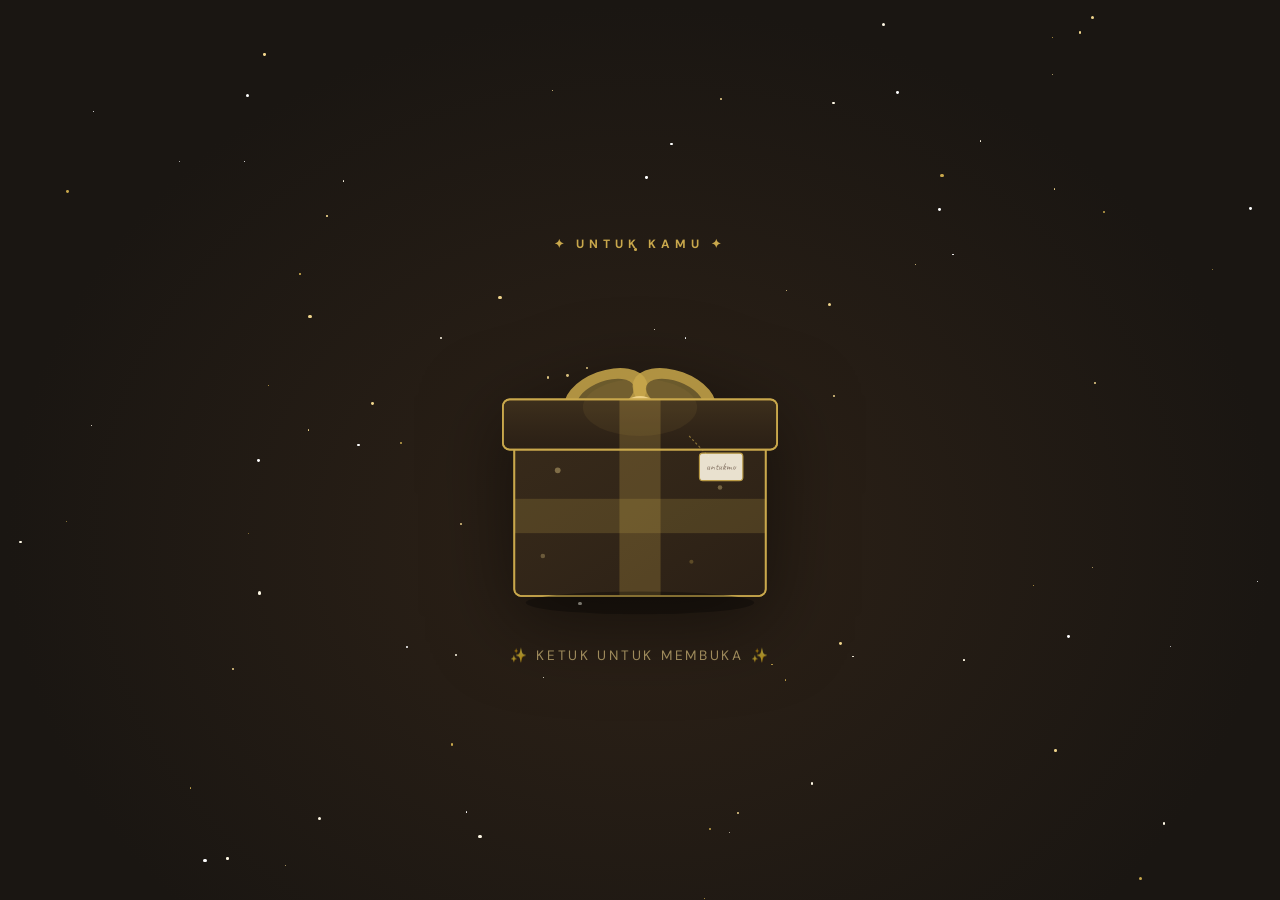
==== commit 142c6baa: "benerin url file" ====
--- a/index.html
+++ b/index.html
@@ -612,7 +612,7 @@
       bar.style.width='100%';
       setTimeout(()=>{
         // Redirect to main page
-        window.location.href = 'index.html';
+        window.location.href = 'homepage.html';
       }, 500);
     }, 2200);
   }, 400);
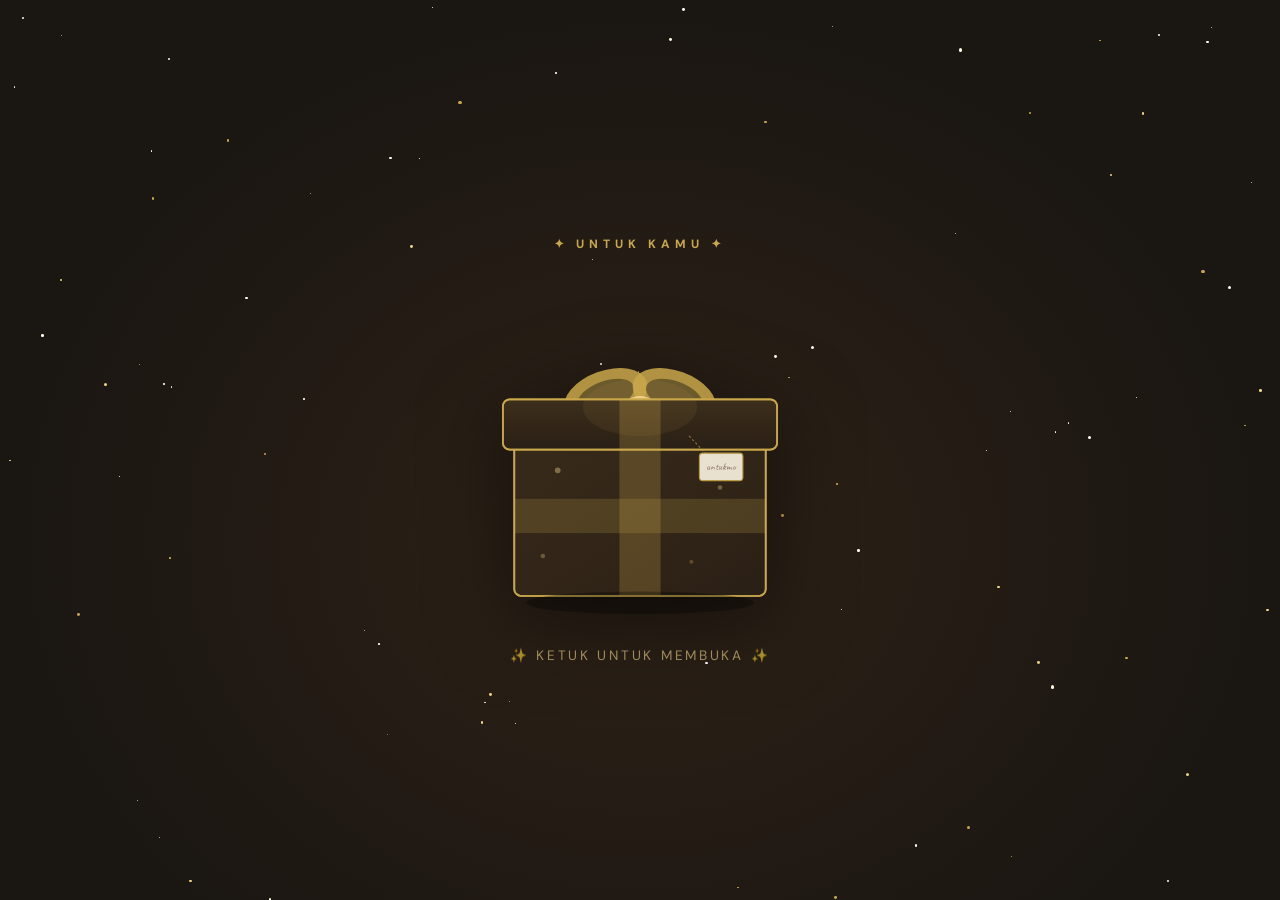
==== commit 40c12fdf: "teks" ====
--- a/index.html
+++ b/index.html
@@ -454,43 +454,41 @@
 
     <p class="letter-eyebrow">✦ Surat Kecil Untukmu ✦</p>
     <h2 class="letter-heading">
-      Selamat,<br><em>Kamu Berhasil!</em>
+     Selamat baru beresin Skripsii! 🎓✨<br><em>You finally did it!</em>
     </h2>
 
     <div class="letter-body-wrap">
-      <p class="letter-p">
-        Hei, kamu — ya, kamu yang sedang membaca ini.
-        Aku ingin kamu tahu bahwa apa yang baru saja kamu capai itu sungguh luar biasa.
-        Tidak mudah, dan tidak semua orang bisa melakukannya.
+      <p class="letter_p">
+        Hai Rell,
       </p>
       <p class="letter-p">
-        Ingat malam-malam panjang itu? Saat layar laptop menjadi satu-satunya cahaya di ruangan,
-        saat kalimat terasa berat untuk ditulis, saat revisi terasa tiada akhirnya —
-        kamu melewati semua itu. Dan sekarang kamu di sini.
-      </p>
-
-      <div class="divider-letter"><span>🎓</span></div>
-
-      <p class="letter-p">
-        Gelar yang kini melekat pada namamu bukan sekadar huruf di atas kertas.
-        Ia adalah bukti dari karakter yang tangguh, tekad yang tak mudah padam,
-        dan semangat belajar yang tidak pernah kamu padamkan — bahkan saat segalanya terasa berat.
+        Aku cuma mau ngasih ucapan selamat yang paling besar buat kamu. Proud is a big understatement, aku bener-bener bangga banget, banget, banget sama kamu
       </p>
       <p class="letter-p">
-        Dunia menantikanmu. Dengan semua yang sudah kamu pelajari, semua yang sudah kamu lewati —
-        kamu jauh lebih siap dari yang kamu kira untuk melangkah ke babak berikutnya.
-        Dan aku percaya, babak itu akan indah.
+        Aku tahu perjuangan kamu buat nyelesain skripsi ini ga mudah. Di sela-sela semua kesibukan, energi yang terkuras, sampai waktu tidur kamu yang sering dikorbankan—kamu akhirnya bisa ngelewatin ini semua dan sampai di titik ini. Kamu hebat banget, Rell. Kerja keras kamu akhirnya terbayar lunas sekarang.
       </p>
+      <p class="letter-p">
+        Makasih ya udah bertahan dan ga menyerah, meskipun aku tahu pasti ada momen-momen yang bikin kamu jenuh atau capek banget. Makasih juga karena di tengah padatnya jadwal kamu kemarin, kamu tetap berusaha ada buat aku.
+        <p>
+
+      <div class="divider-letter"><span>🎓</span></div>
+
+      <p class="letter-p">
+        Sekarang beban di pundak kamu udah berkurang satu. Pokoknya setelah ini, kamu harus istirahat yang cukup, isi ulang energi kamu, and celebrate yourself karena kamu berhak ngedapetin itu semua.
+      </p>
+      <p class="letter-p">
+       Sekali lagi, selamat ya, Mr. Gunawan! Next step menuju masa depan, aku bakal tetep di sini buat dukung dan nemenin kamu. 
+      </p>
 
       <div class="divider-letter"><span>✦</span></div>
 
       <p class="letter-p" style="font-family:'Playfair Display',serif;font-style:italic;font-size:1.1rem;color:var(--ink);">
-        "Ini bukan akhir dari perjalanan — ini adalah halaman pertama dari bab paling menarik dalam hidupmu."
+        I’m always so proud to have you honeyyy. 🤍
       </p>
 
       <div style="text-align:right;margin-top:2rem;">
-        <span class="letter-sign">Selamat Melangkah Maju.</span>
-        <span class="letter-emoji">🎓</span>
+        <span class="letter-sign">Vio</span>
+        <span class="letter-emoji">🫶🏻</span>
       </div>
     </div>
   </div>
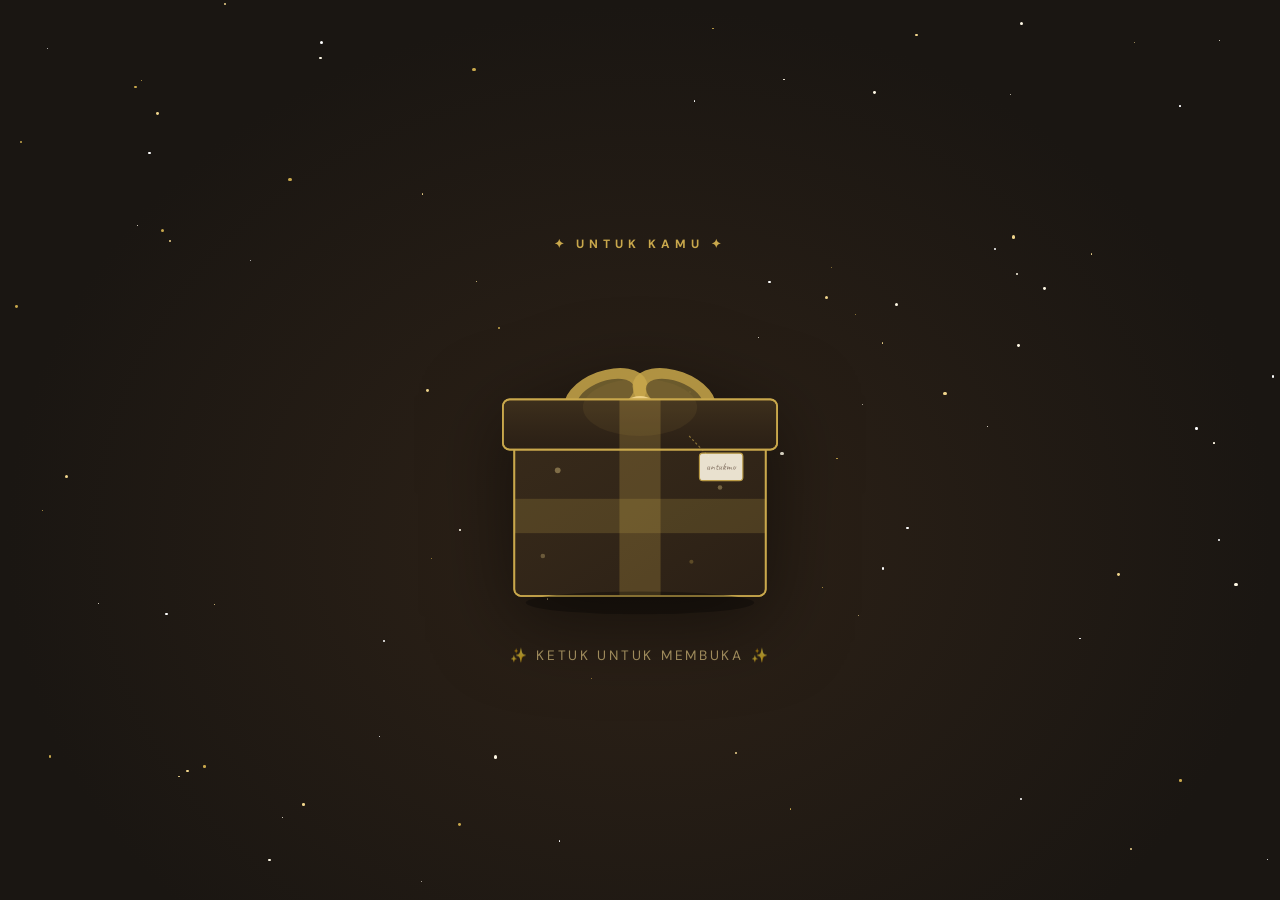
==== commit 1449a41b: "teks lagi" ====
--- a/index.html
+++ b/index.html
@@ -461,6 +461,7 @@
       <p class="letter_p">
         Hai Rell,
       </p>
+      <br>
       <p class="letter-p">
         Aku cuma mau ngasih ucapan selamat yang paling besar buat kamu. Proud is a big understatement, aku bener-bener bangga banget, banget, banget sama kamu
       </p>
